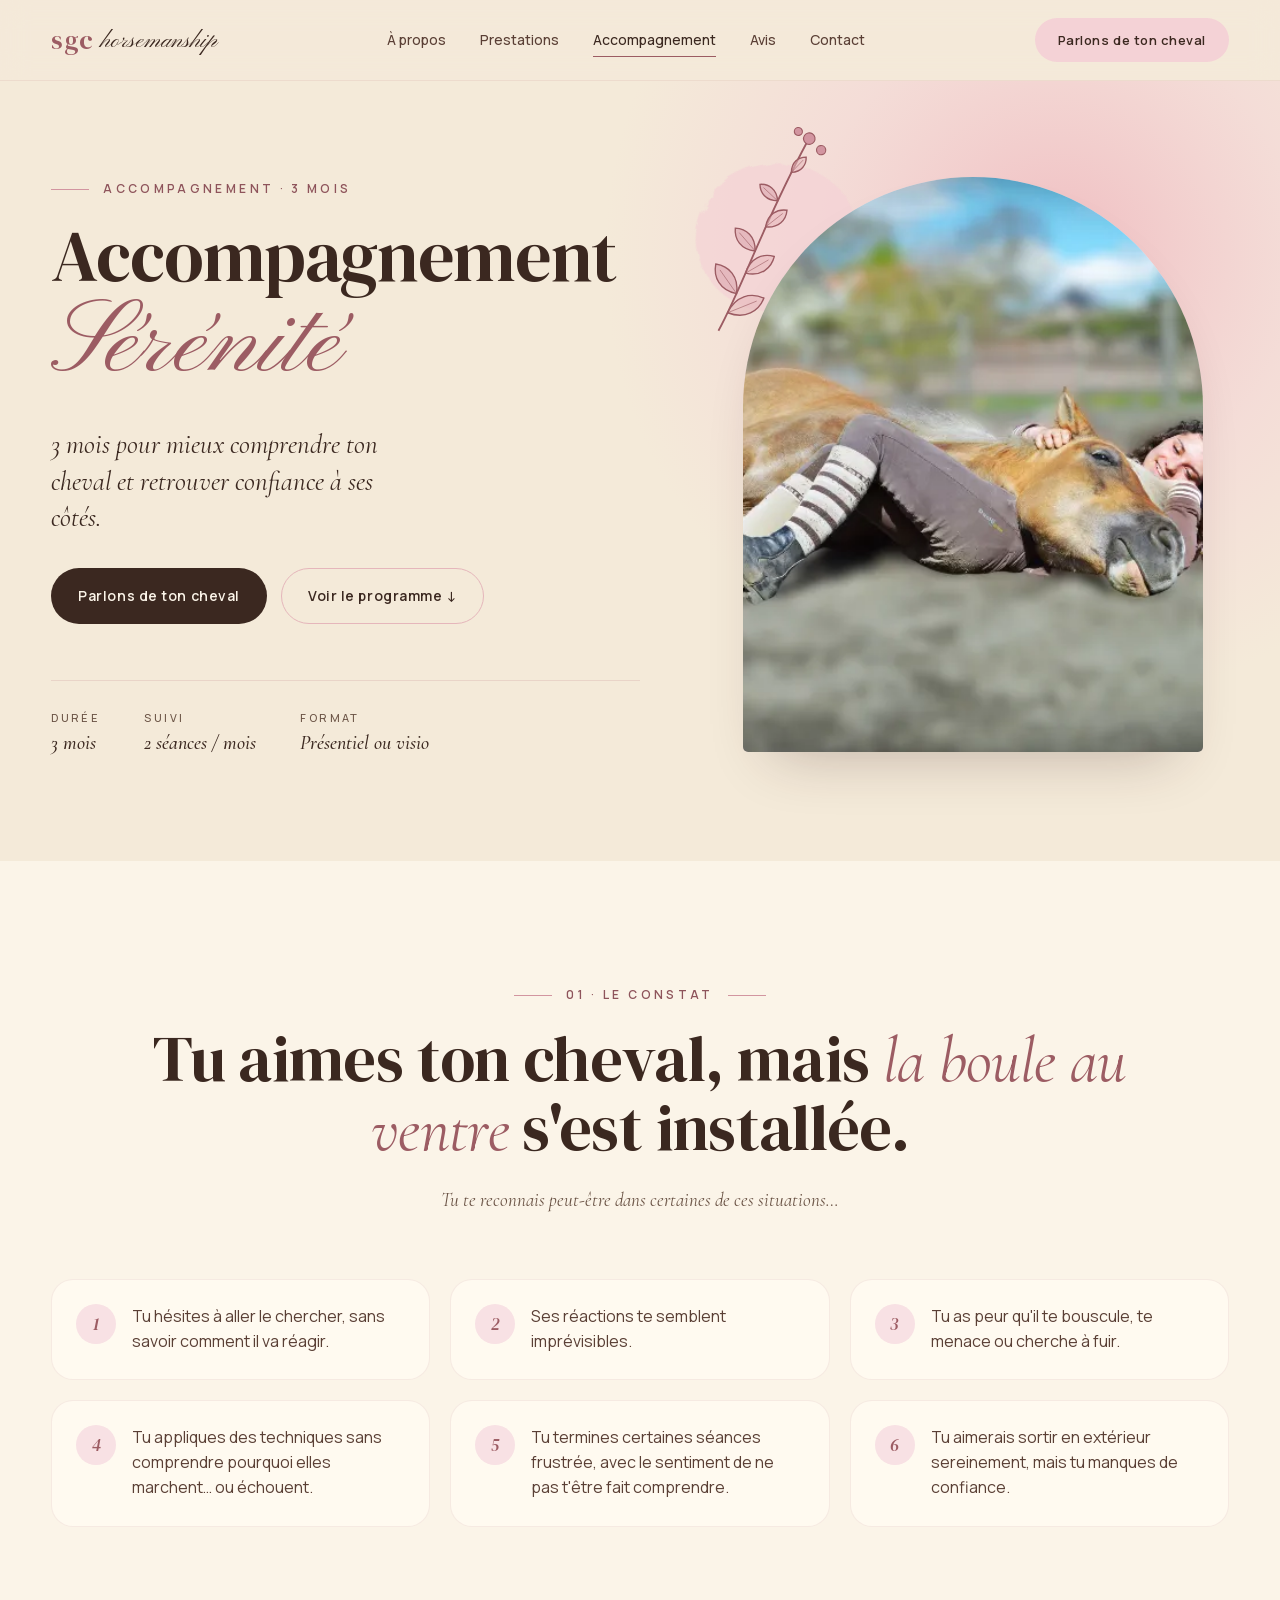
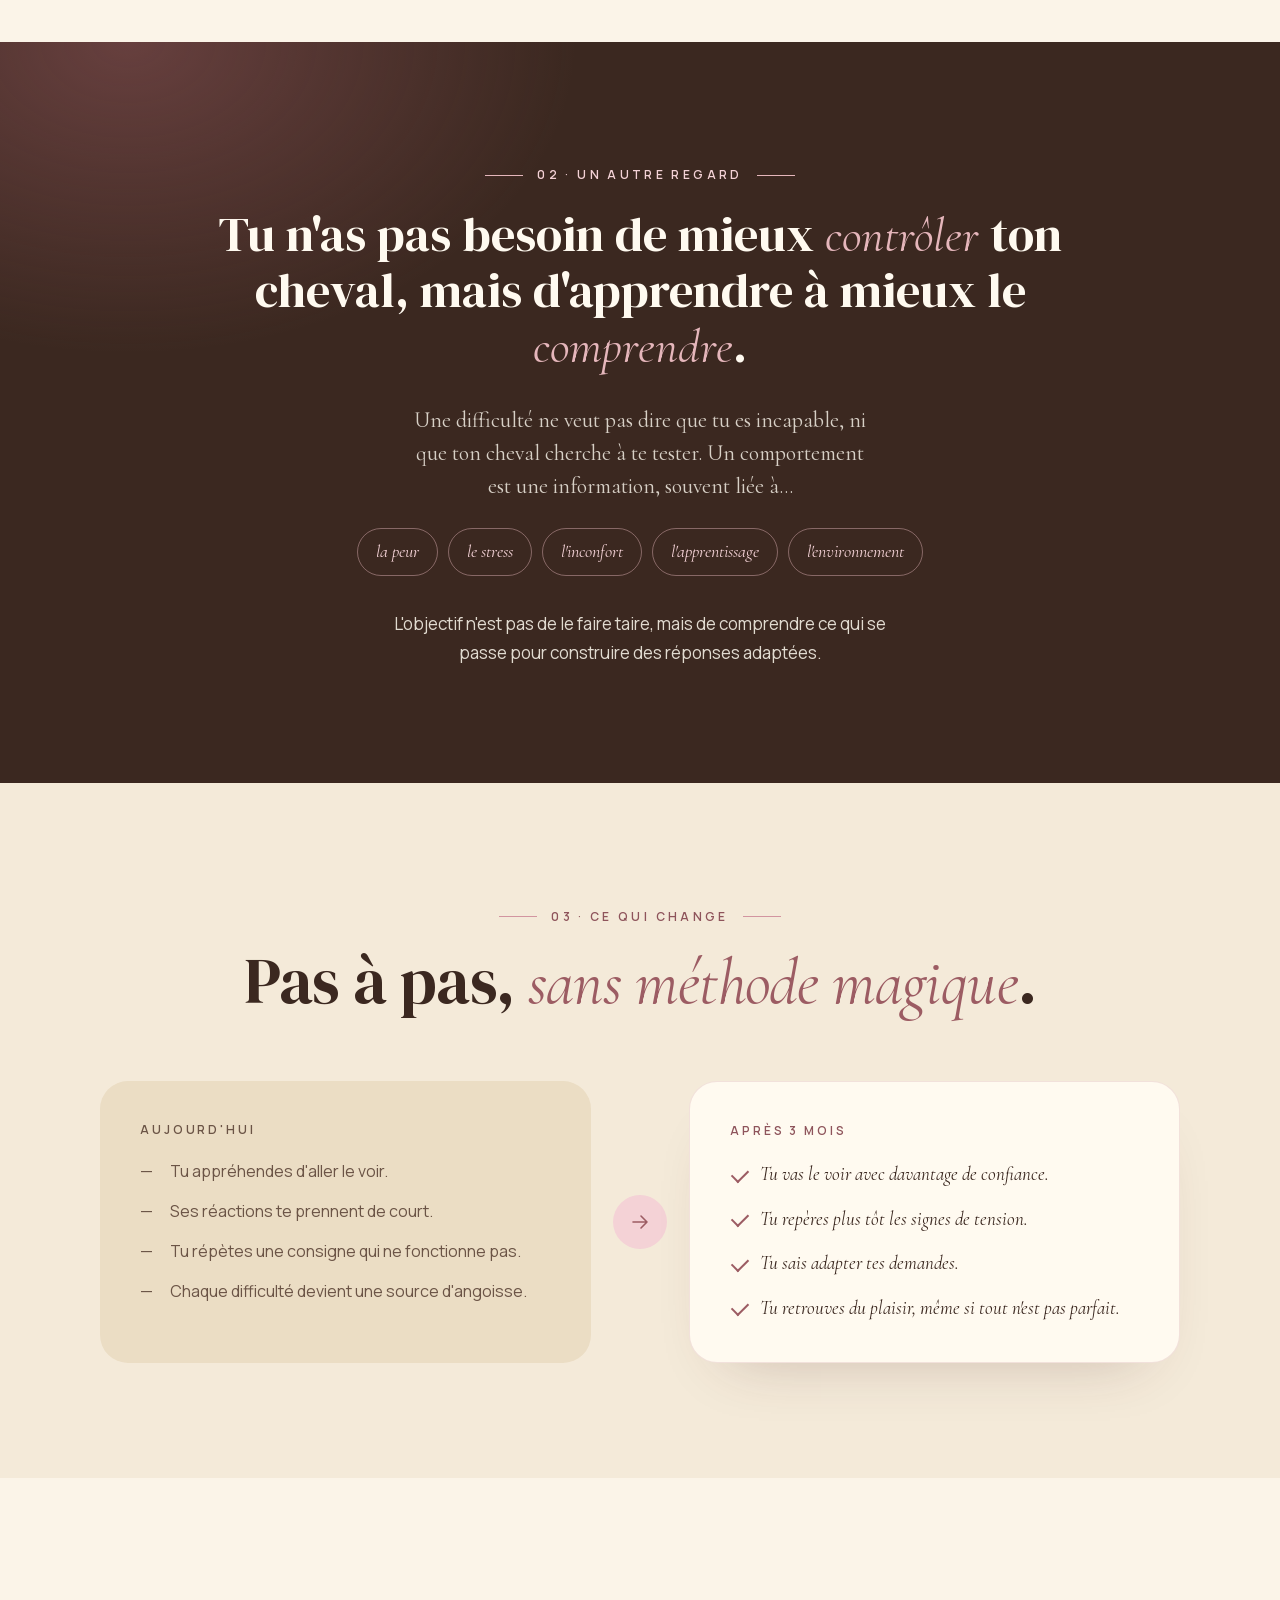
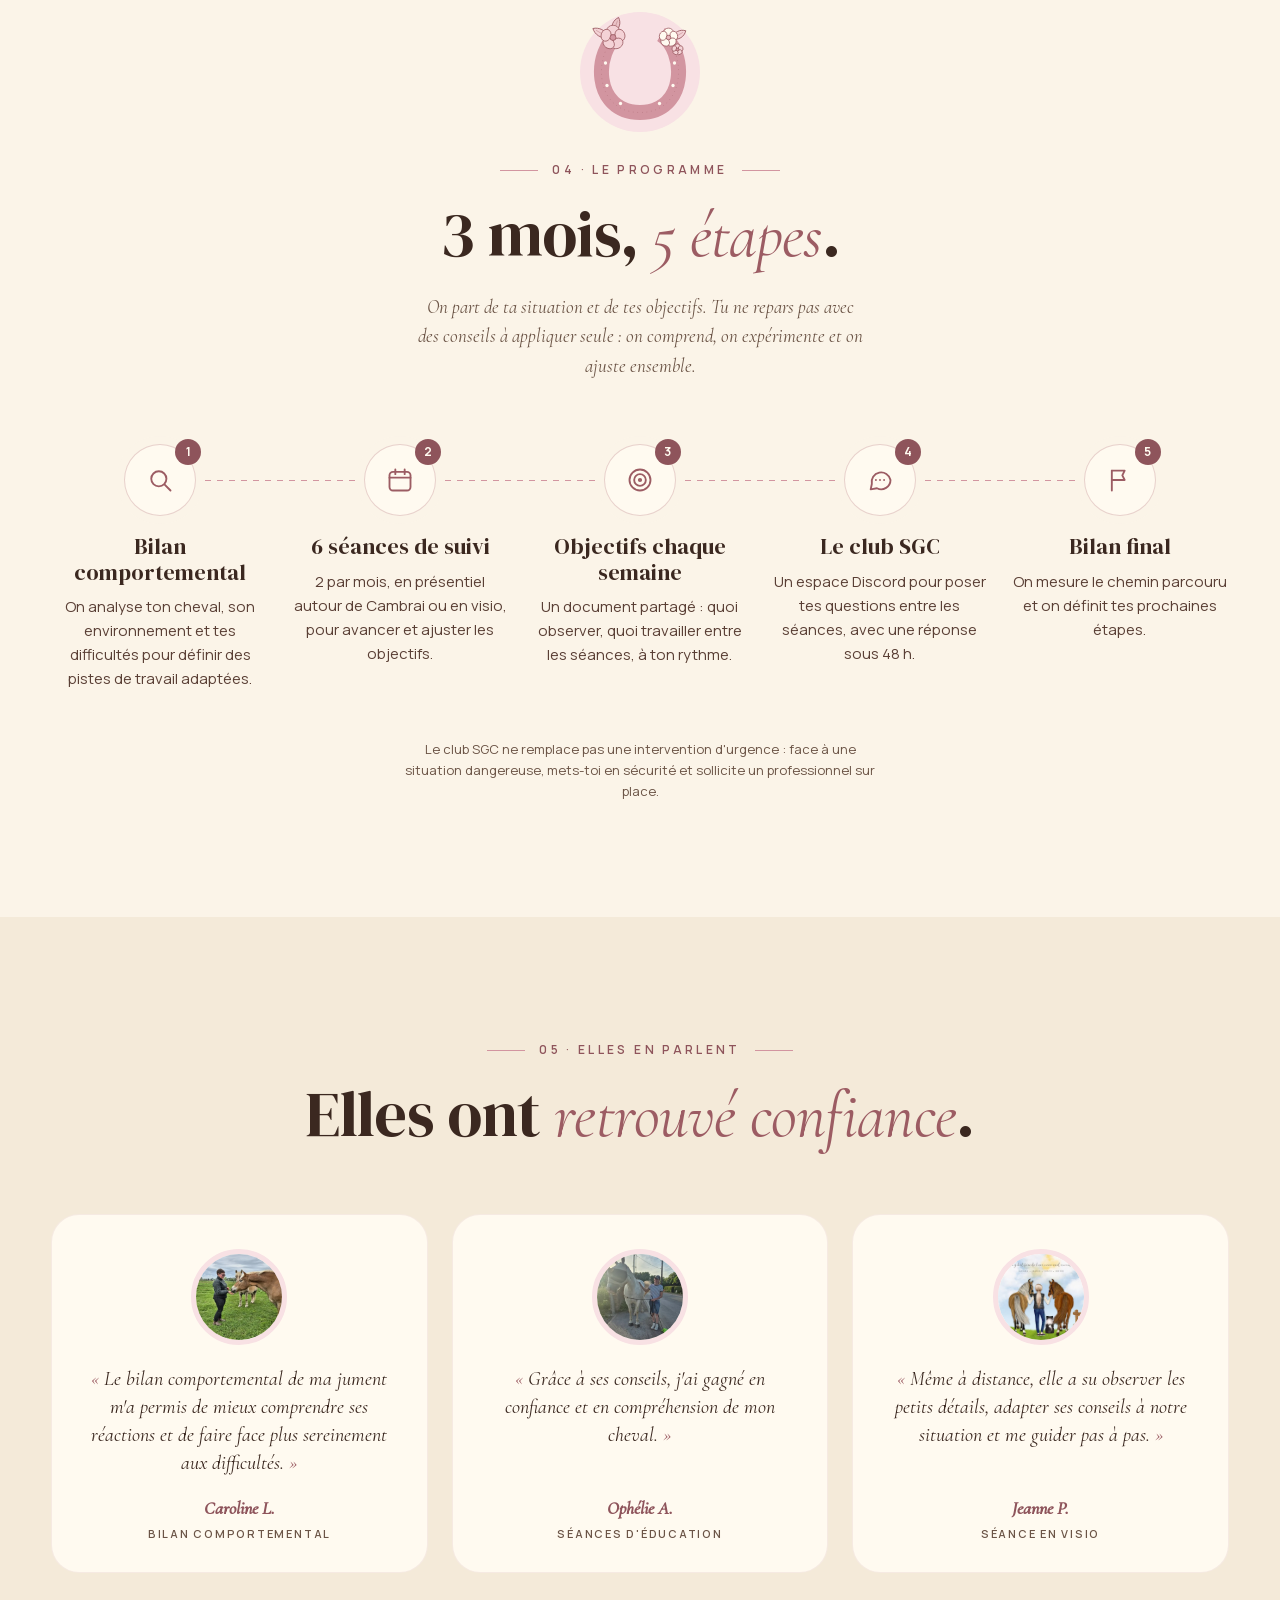
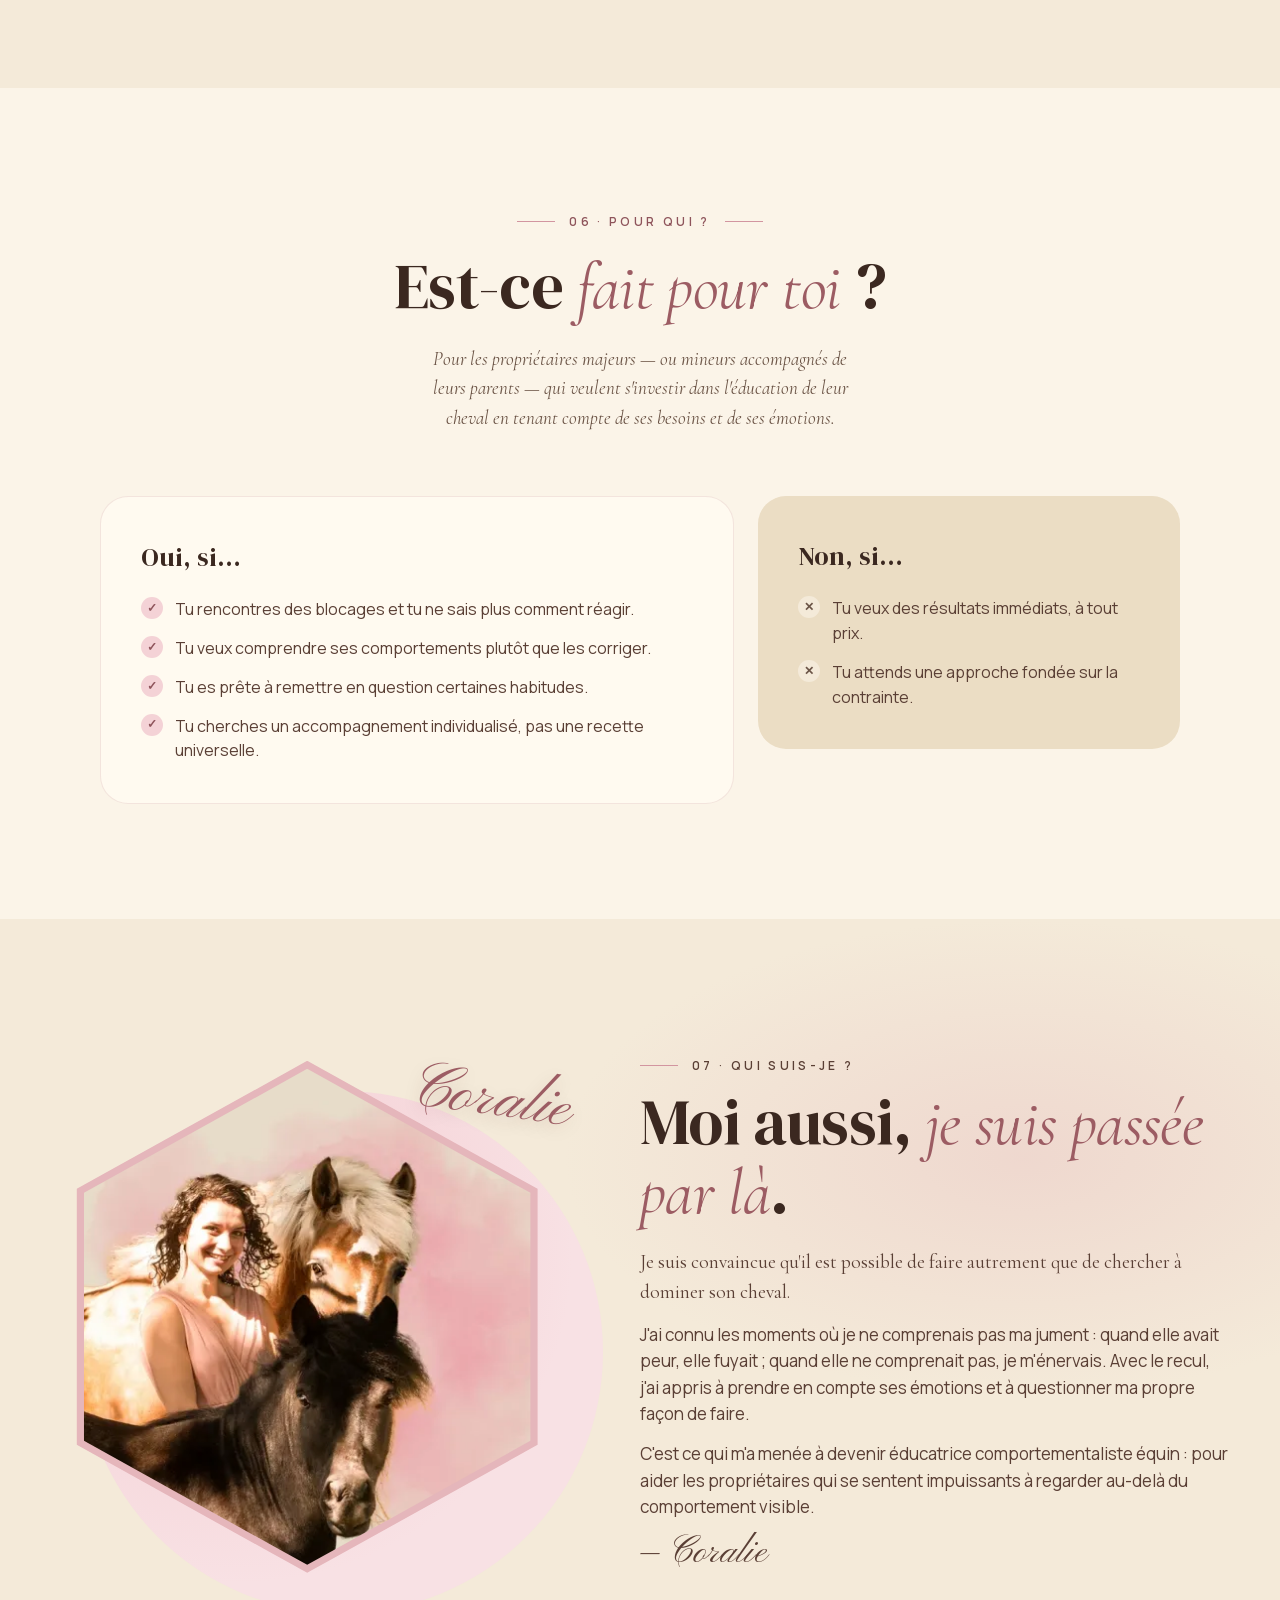
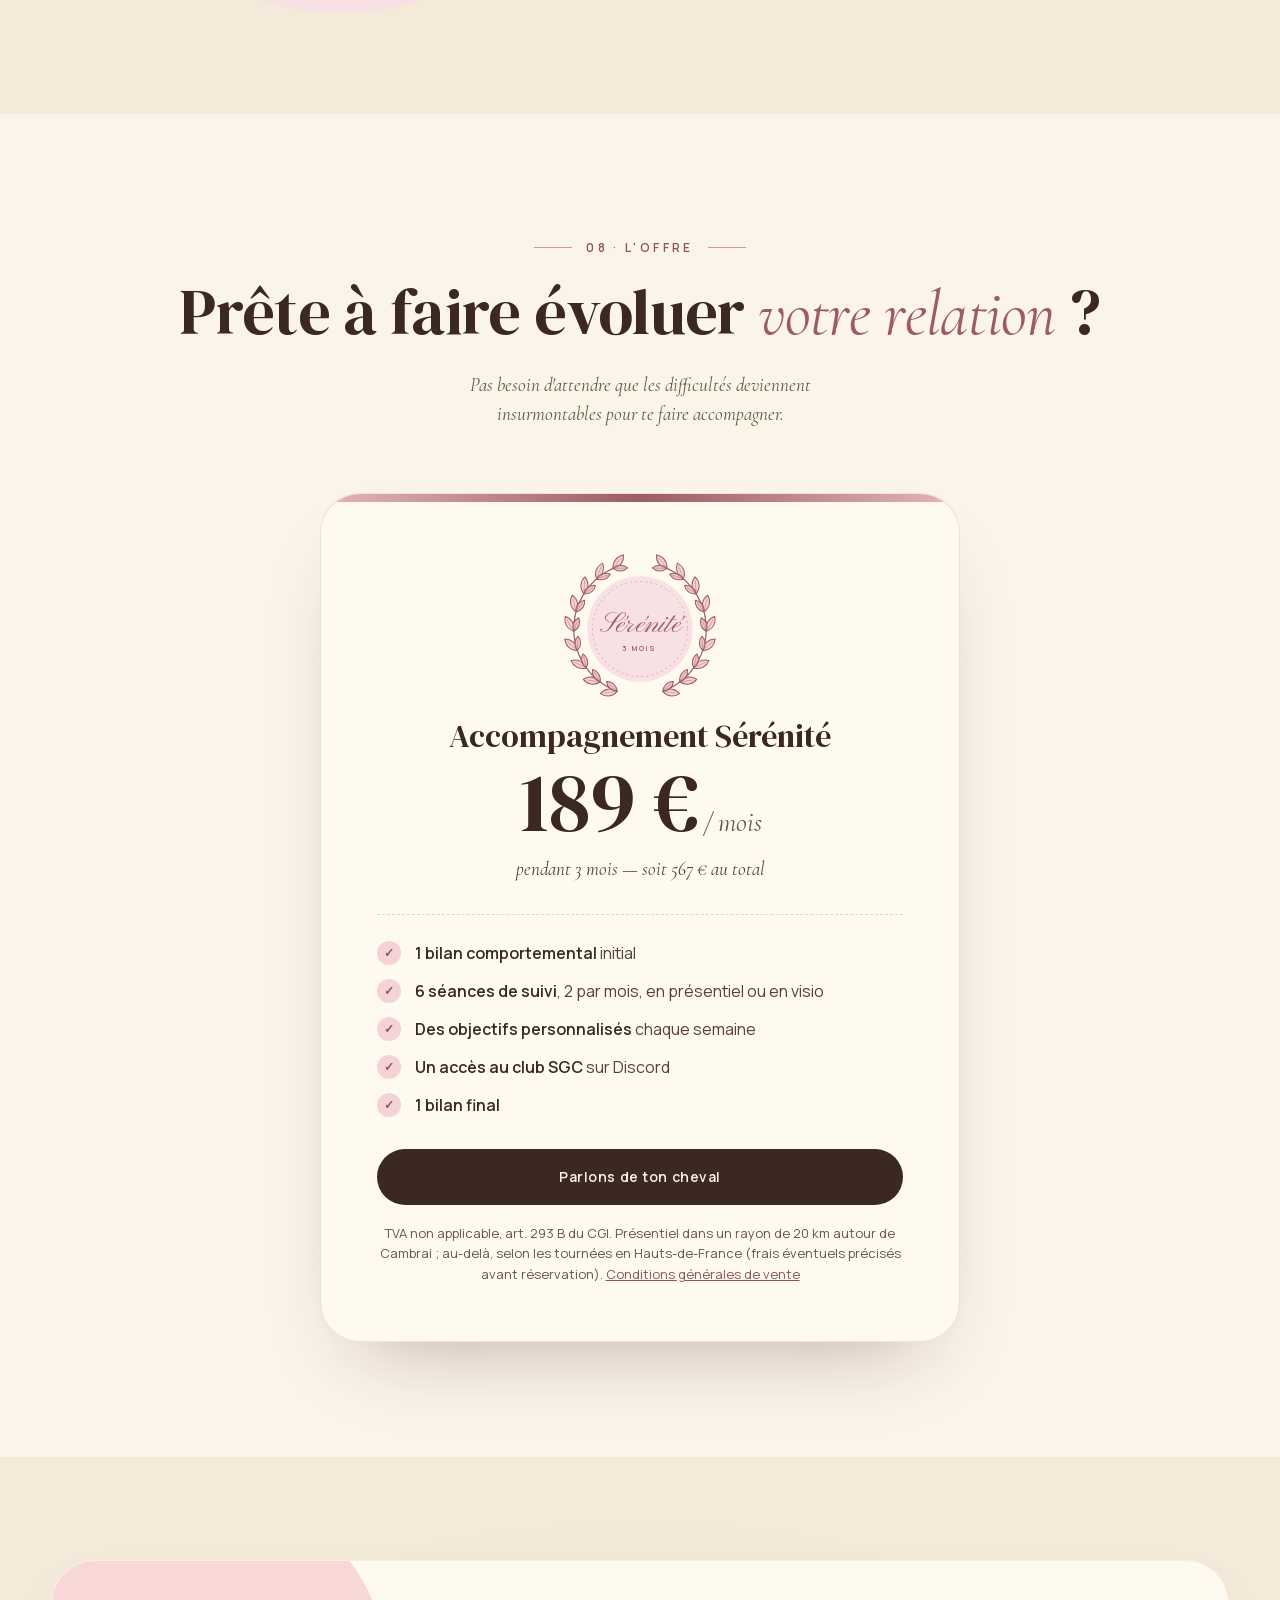
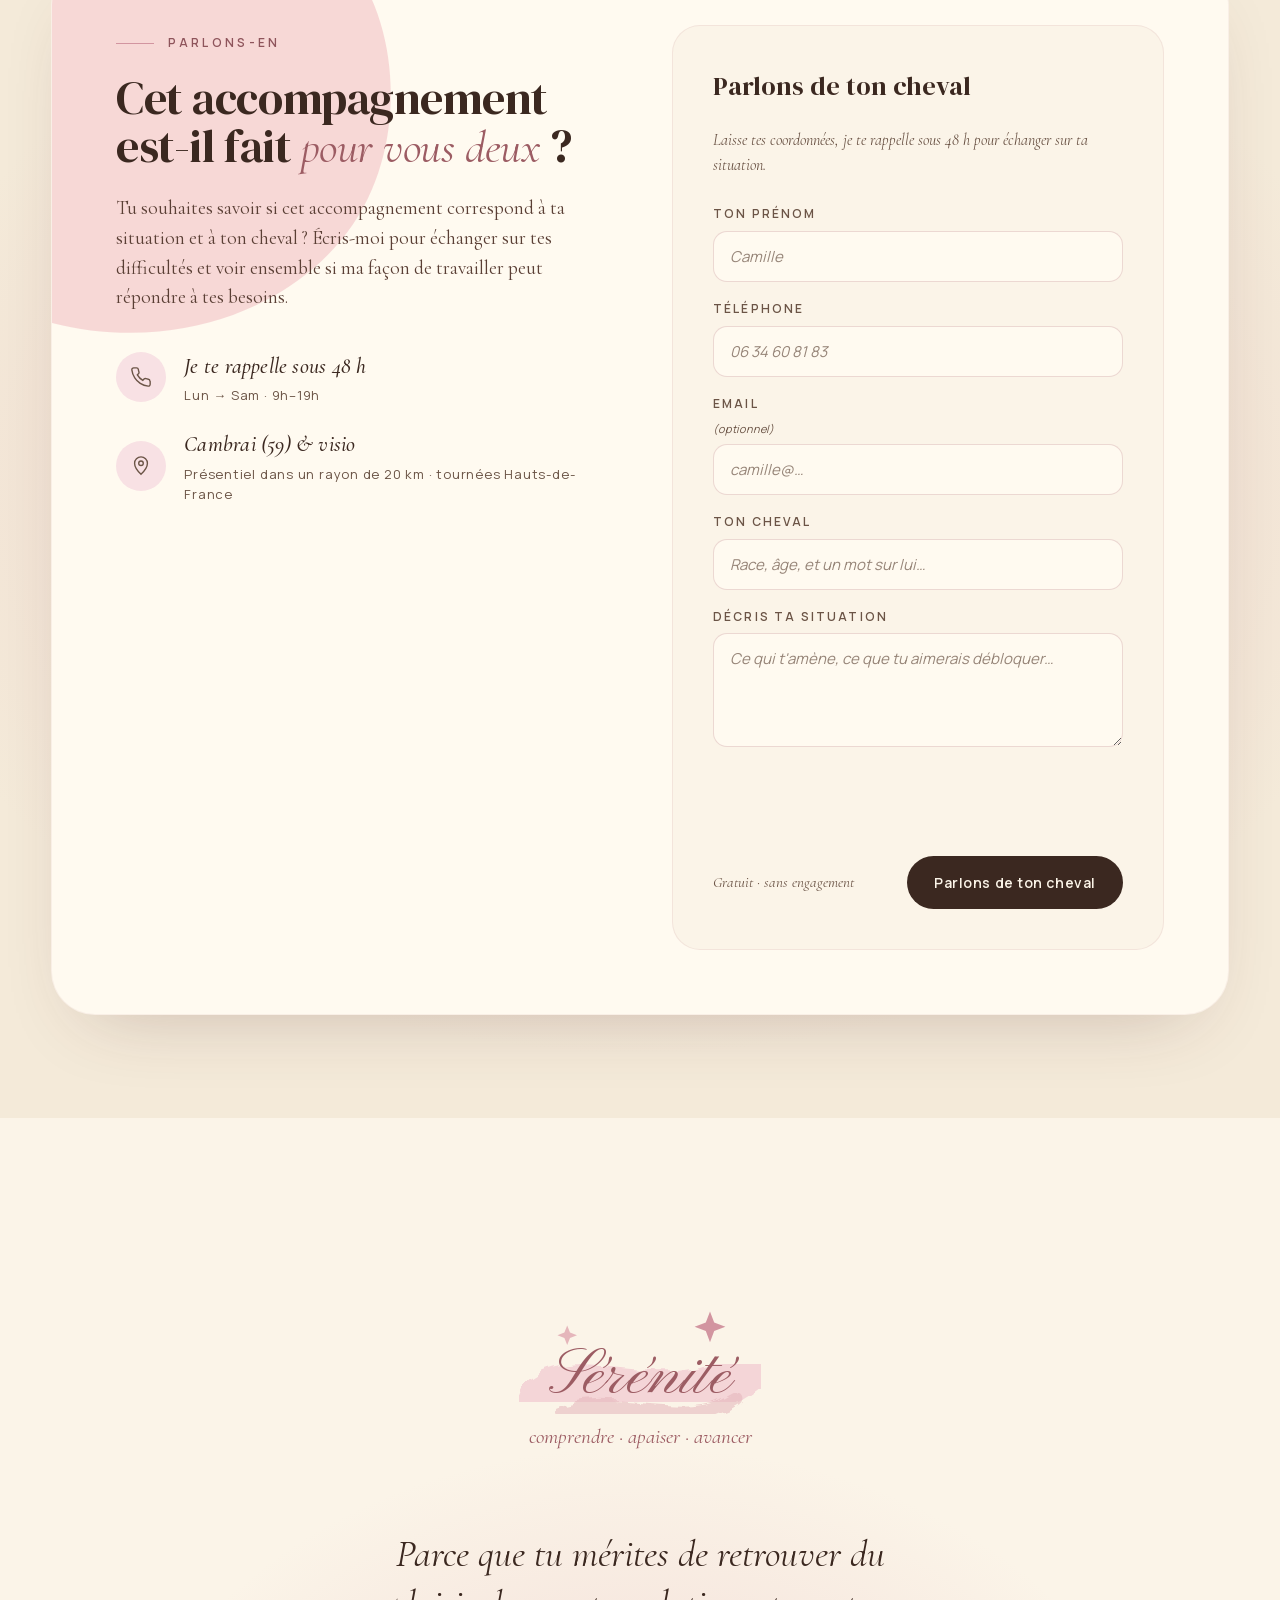
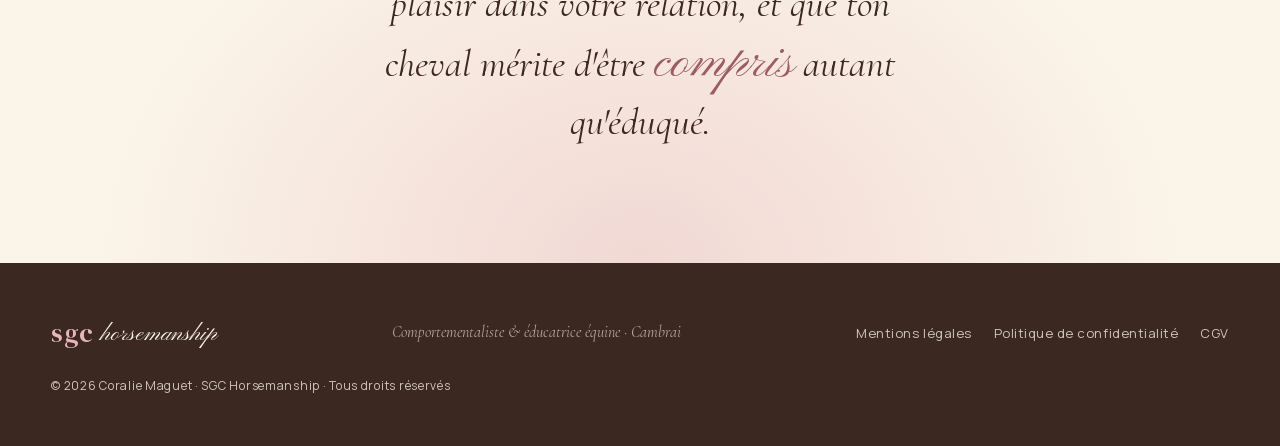
==== accompagnement-serenite.html @ af9f3dd4 "Accompagnement Sérénité sales page, home promo section and CGV - accompagnement-serenite.html: sales" ====
<!DOCTYPE html>
<html lang="fr-FR">
<head>
  <meta charset="utf-8">
  <meta name="viewport" content="width=device-width, initial-scale=1">
  <meta name="theme-color" content="#F4EAD9">

  <!-- Set js-fade before stylesheet loads so reveal targets are hidden from
       first paint — prevents a flash + layout shift after JS runs. -->
  <script>document.documentElement.classList.add('js-fade');</script>

  <title>Accompagnement Sérénité — 3 mois pour comprendre ton cheval · SGC Horsemanship</title>
  <meta name="description" content="Accompagnement Sérénité : 3 mois pour mieux comprendre ton cheval et retrouver confiance à ses côtés. Bilan comportemental, 6 séances (présentiel autour de Cambrai ou visio), objectifs hebdomadaires. 189 €/mois.">
  <meta name="author" content="Coralie Maguet">
  <meta name="robots" content="index, follow, max-image-preview:large">

  <link rel="canonical" href="https://sgchorsemanship.fr/accompagnement-serenite">
  <link rel="alternate" hreflang="fr-FR" href="https://sgchorsemanship.fr/accompagnement-serenite">
  <link rel="alternate" hreflang="x-default" href="https://sgchorsemanship.fr/accompagnement-serenite">

  <!-- Open Graph -->
  <meta property="og:type" content="website">
  <meta property="og:site_name" content="SGC Horsemanship">
  <meta property="og:title" content="Accompagnement Sérénité — 3 mois pour comprendre ton cheval">
  <meta property="og:description" content="Bilan comportemental, 6 séances de suivi, objectifs personnalisés chaque semaine et le club SGC. Pour retrouver du plaisir et de la confiance avec ton cheval.">
  <meta property="og:url" content="https://sgchorsemanship.fr/accompagnement-serenite">
  <meta property="og:image" content="https://sgchorsemanship.fr/assets/img/service-accompagnement.png">
  <meta property="og:image:alt" content="Coralie Maguet allongée contre un cheval couché, en toute confiance">
  <meta property="og:locale" content="fr_FR">

  <!-- Twitter / X -->
  <meta name="twitter:card" content="summary_large_image">
  <meta name="twitter:title" content="Accompagnement Sérénité — SGC Horsemanship">
  <meta name="twitter:description" content="3 mois pour mieux comprendre ton cheval et retrouver confiance à ses côtés.">
  <meta name="twitter:image" content="https://sgchorsemanship.fr/assets/img/service-accompagnement.png">

  <!-- Favicon -->
  <link rel="icon" type="image/svg+xml" href="/favicon.svg">
  <link rel="icon" type="image/png" sizes="32x32" href="/favicon-32x32.png">
  <link rel="icon" type="image/png" sizes="16x16" href="/favicon-16x16.png">
  <link rel="apple-touch-icon" sizes="180x180" href="/apple-touch-icon.png">
  <link rel="manifest" href="/site.webmanifest">

  <link rel="preload" as="font" type="font/woff2" href="/assets/fonts/manrope-latin.woff2" crossorigin>
  <link rel="preload" as="font" type="font/woff2" href="/assets/fonts/dm-serif-display-latin.woff2" crossorigin>
  <link rel="preload" as="font" type="font/woff2" href="/assets/fonts/pinyon-script-latin.woff2" crossorigin>
  <link rel="preload" as="image" href="/assets/img/service-accompagnement.webp" type="image/webp">

  <link rel="stylesheet" href="/assets/css/styles.css?v=20261022c">

  <!-- Cloudflare Turnstile — invisible CAPTCHA for the contact form -->
  <script src="https://challenges.cloudflare.com/turnstile/v0/api.js" defer></script>

  <script type="application/ld+json">
  {
    "@context": "https://schema.org",
    "@graph": [
      {
        "@type": "Service",
        "@id": "https://sgchorsemanship.fr/accompagnement-serenite#service",
        "name": "Accompagnement Sérénité",
        "serviceType": "Accompagnement comportemental cheval et propriétaire sur 3 mois",
        "description": "3 mois pour mieux comprendre son cheval et retrouver confiance à ses côtés : bilan comportemental initial, 6 séances de suivi (présentiel autour de Cambrai ou visio), objectifs personnalisés chaque semaine, accès au club SGC sur Discord et bilan final.",
        "url": "https://sgchorsemanship.fr/accompagnement-serenite",
        "image": "https://sgchorsemanship.fr/assets/img/service-accompagnement.png",
        "provider": { "@id": "https://sgchorsemanship.fr/#business" },
        "areaServed": [
          { "@type": "AdministrativeArea", "name": "Nord (59)" },
          { "@type": "AdministrativeArea", "name": "Hauts-de-France" }
        ],
        "offers": {
          "@type": "Offer",
          "price": "567",
          "priceCurrency": "EUR",
          "availability": "https://schema.org/InStock",
          "url": "https://sgchorsemanship.fr/accompagnement-serenite",
          "priceSpecification": {
            "@type": "UnitPriceSpecification",
            "price": "189",
            "priceCurrency": "EUR",
            "billingDuration": "P1M",
            "unitText": "mois"
          }
        }
      },
      {
        "@type": "BreadcrumbList",
        "itemListElement": [
          { "@type": "ListItem", "position": 1, "name": "Accueil", "item": "https://sgchorsemanship.fr/" },
          { "@type": "ListItem", "position": 2, "name": "Accompagnement Sérénité", "item": "https://sgchorsemanship.fr/accompagnement-serenite" }
        ]
      }
    ]
  }
  </script>
</head>
<body>

  <!-- =================== NAV =================== -->
  <header class="nav">
    <a href="/" class="nav__brand">
      <span class="nav__brand-mark">sgc</span>
      <span class="nav__brand-script">horsemanship</span>
    </a>
    <nav class="nav__links">
      <a href="/#apropos">À propos</a>
      <a href="/#services">Prestations</a>
      <a href="/accompagnement-serenite" aria-current="page">Accompagnement</a>
      <a href="/#avis">Avis</a>
      <a href="/#contact">Contact</a>
    </nav>
    <a href="#parlons" class="btn btn--pill nav__cta">Parlons de ton cheval</a>
  </header>

  <main>

  <!-- =================== HERO =================== -->
  <section class="sale-hero">
    <svg class="hero__blob" viewBox="0 0 800 800" aria-hidden="true">
      <defs>
        <radialGradient id="g1" cx="50%" cy="50%" r="50%">
          <stop offset="0%" stop-color="#EFB7BD" stop-opacity="0.9"></stop>
          <stop offset="55%" stop-color="#F4D2D6" stop-opacity="0.55"></stop>
          <stop offset="100%" stop-color="#F4D2D6" stop-opacity="0"></stop>
        </radialGradient>
      </defs>
      <circle cx="400" cy="400" r="380" fill="url(#g1)"></circle>
    </svg>

    <div class="sale-hero__inner">
      <div class="hero__copy">
        <p class="eyebrow"><span class="eyebrow__line"></span>Accompagnement · 3 mois</p>
        <h1 class="sale-hero__title">Accompagnement <em>Sérénité</em></h1>
        <p class="sale-hero__promise">3 mois pour mieux comprendre ton cheval et retrouver confiance à ses côtés.</p>
        <div class="hero__cta">
          <a href="#parlons" class="btn btn--solid">Parlons de ton cheval</a>
          <a href="#programme" class="btn btn--ghost">Voir le programme ↓</a>
        </div>
        <ul class="hero__meta">
          <li><span>Durée</span><strong>3 mois</strong></li>
          <li><span>Suivi</span><strong>2 séances / mois</strong></li>
          <li><span>Format</span><strong>Présentiel ou visio</strong></li>
        </ul>
      </div>

      <figure class="sale-hero__photo reveal">
        <div class="sale-hero__sprig"><svg aria-hidden="true" focusable="false" viewBox="0 0 200 200"><defs><filter id="wc-b"><feTurbulence baseFrequency=".035" numOctaves="2" seed="4"/><feDisplacementMap in="SourceGraphic" scale="9"/></filter></defs><ellipse cx="104" cy="104" rx="70" ry="64" fill="#F4D2D6" opacity=".7" filter="url(#wc-b)"/><path d="M40 175 C 70 140 95 95 150 30" stroke="#9C5C63" stroke-width="1.6" fill="none"/><path d="M51.1 161.4 C64.8 170.4 77.8 165.8 84.6 155.5 C74.6 148.1 60.9 148.3 51.1 161.4Z" fill="#E5B6BB" fill-opacity="0.55" stroke="#9C5C63" stroke-width="1.2"/><path d="M51.1 161.4 L77.9 156.7" stroke="#9C5C63" stroke-width="0.8" fill="none" opacity=".6"/><path d="M62.1 146.7 C67.4 132.6 60.5 121.8 49.8 117.8 C45.3 128.3 48.3 140.7 62.1 146.7Z" fill="#D295A0" fill-opacity="0.45" stroke="#9C5C63" stroke-width="1.2"/><path d="M62.1 146.7 L52.3 123.6" stroke="#9C5C63" stroke-width="0.8" fill="none" opacity=".6"/><path d="M73.5 130.9 C86.0 136.8 96.4 131.4 100.9 122.0 C91.7 117.0 80.1 118.7 73.5 130.9Z" fill="#E5B6BB" fill-opacity="0.55" stroke="#9C5C63" stroke-width="1.2"/><path d="M73.5 130.9 L95.4 123.8" stroke="#9C5C63" stroke-width="0.8" fill="none" opacity=".6"/><path d="M85.6 113.8 C88.7 101.5 82.1 93.2 72.9 90.8 C70.0 99.9 73.6 109.9 85.6 113.8Z" fill="#D295A0" fill-opacity="0.45" stroke="#9C5C63" stroke-width="1.2"/><path d="M85.6 113.8 L75.5 95.4" stroke="#9C5C63" stroke-width="0.8" fill="none" opacity=".6"/><path d="M98.9 95.2 C109.8 98.6 117.6 93.1 120.1 84.9 C112.1 81.9 102.9 84.6 98.9 95.2Z" fill="#E5B6BB" fill-opacity="0.55" stroke="#9C5C63" stroke-width="1.2"/><path d="M98.9 95.2 L115.9 86.9" stroke="#9C5C63" stroke-width="0.8" fill="none" opacity=".6"/><path d="M113.8 75.2 C115.3 65.2 109.3 59.1 101.8 58.0 C100.3 65.4 103.9 73.1 113.8 75.2Z" fill="#D295A0" fill-opacity="0.45" stroke="#9C5C63" stroke-width="1.2"/><path d="M113.8 75.2 L104.2 61.4" stroke="#9C5C63" stroke-width="0.8" fill="none" opacity=".6"/><path d="M130.7 53.5 C139.4 54.9 144.9 49.8 146.0 43.2 C139.4 41.7 132.7 44.8 130.7 53.5Z" fill="#E5B6BB" fill-opacity="0.55" stroke="#9C5C63" stroke-width="1.2"/><path d="M130.7 53.5 L142.9 45.2" stroke="#9C5C63" stroke-width="0.8" fill="none" opacity=".6"/><circle cx="152" cy="28" r="5" fill="#D295A0" stroke="#9C5C63" stroke-width="1"/><circle cx="160" cy="40" r="4" fill="#D295A0" stroke="#9C5C63" stroke-width="1"/><circle cx="144" cy="20" r="3.5" fill="#D295A0" stroke="#9C5C63" stroke-width="1"/></svg></div>
        <div class="sale-hero__frame">
          <picture>
            <source srcset="/assets/img/service-accompagnement.webp" type="image/webp">
            <img src="/assets/img/service-accompagnement.png" alt="Coralie allongée contre un cheval couché, détendue et en confiance" width="500" height="500" fetchpriority="high" decoding="async">
          </picture>
        </div>
      </figure>
    </div>
  </section>

  <!-- =================== 01 CONSTAT =================== -->
  <section class="sale-section sale-section--soft">
    <header class="section-head section-head--center">
      <p class="eyebrow eyebrow--center"><span class="eyebrow__line"></span>01 · Le constat<span class="eyebrow__line"></span></p>
      <h2 class="h2">Tu aimes ton cheval, mais <em>la boule au ventre</em> s'est installée.</h2>
      <p class="section-head__sub">Tu te reconnais peut-être dans certaines de ces situations…</p>
    </header>

    <ul class="pains__grid">
      <li class="pains__item reveal"><span class="pains__num" aria-hidden="true">1</span>Tu hésites à aller le chercher, sans savoir comment il va réagir.</li>
      <li class="pains__item reveal"><span class="pains__num" aria-hidden="true">2</span>Ses réactions te semblent imprévisibles.</li>
      <li class="pains__item reveal"><span class="pains__num" aria-hidden="true">3</span>Tu as peur qu'il te bouscule, te menace ou cherche à fuir.</li>
      <li class="pains__item reveal"><span class="pains__num" aria-hidden="true">4</span>Tu appliques des techniques sans comprendre pourquoi elles marchent… ou échouent.</li>
      <li class="pains__item reveal"><span class="pains__num" aria-hidden="true">5</span>Tu termines certaines séances frustrée, avec le sentiment de ne pas t'être fait comprendre.</li>
      <li class="pains__item reveal"><span class="pains__num" aria-hidden="true">6</span>Tu aimerais sortir en extérieur sereinement, mais tu manques de confiance.</li>
    </ul>
  </section>

  <!-- =================== 02 UN AUTRE REGARD =================== -->
  <section class="insight">
    <div class="insight__inner reveal">
      <p class="eyebrow eyebrow--center insight__eyebrow"><span class="eyebrow__line"></span>02 · Un autre regard<span class="eyebrow__line"></span></p>
      <h2 class="insight__statement">Tu n'as pas besoin de mieux <em>contrôler</em> ton cheval, mais d'apprendre à mieux le <em>comprendre</em>.</h2>
      <p class="insight__intro">Une difficulté ne veut pas dire que tu es incapable, ni que ton cheval cherche à te tester. Un comportement est une information, souvent liée à…</p>
      <ul class="insight__chips">
        <li>la peur</li>
        <li>le stress</li>
        <li>l'inconfort</li>
        <li>l'apprentissage</li>
        <li>l'environnement</li>
      </ul>
      <p class="insight__outro">L'objectif n'est pas de le faire taire, mais de comprendre ce qui se passe pour construire des réponses adaptées.</p>
    </div>
  </section>

  <!-- =================== 03 CE QUI CHANGE =================== -->
  <section class="sale-section">
    <header class="section-head section-head--center">
      <p class="eyebrow eyebrow--center"><span class="eyebrow__line"></span>03 · Ce qui change<span class="eyebrow__line"></span></p>
      <h2 class="h2">Pas à pas, <em>sans méthode magique</em>.</h2>
    </header>

    <div class="shift__grid">
      <div class="shift__col shift__col--before reveal">
        <p class="shift__label">Aujourd'hui</p>
        <ul>
          <li>Tu appréhendes d'aller le voir.</li>
          <li>Ses réactions te prennent de court.</li>
          <li>Tu répètes une consigne qui ne fonctionne pas.</li>
          <li>Chaque difficulté devient une source d'angoisse.</li>
        </ul>
      </div>
      <div class="shift__arrow" aria-hidden="true">
        <svg class="lineart" viewBox="0 0 24 24"><path d="M5 12h14M13 6l6 6-6 6"/></svg>
      </div>
      <div class="shift__col shift__col--after reveal">
        <p class="shift__label">Après 3 mois</p>
        <ul>
          <li>Tu vas le voir avec davantage de confiance.</li>
          <li>Tu repères plus tôt les signes de tension.</li>
          <li>Tu sais adapter tes demandes.</li>
          <li>Tu retrouves du plaisir, même si tout n'est pas parfait.</li>
        </ul>
      </div>
    </div>
  </section>

  <!-- =================== 04 PROGRAMME =================== -->
  <section id="programme" class="sale-section sale-section--soft">
    <header class="section-head section-head--center">
      <div class="steps__illus"><svg aria-hidden="true" focusable="false" viewBox="0 0 200 200"><circle cx="100" cy="104" r="80" fill="#F8E1E4"/><path d="M72 54 C 38 74 36 158 100 158 C 164 158 162 74 128 54" fill="none" stroke="#D295A0" stroke-width="20"/><path d="M72 54 C 38 74 36 158 100 158 C 164 158 162 74 128 54" fill="none" stroke="#9C5C63" stroke-width="1" stroke-dasharray="1 5" opacity=".5"/><circle cx="54" cy="92" r="2.2" fill="#FFFAF0"/><circle cx="56" cy="122" r="2.2" fill="#FFFAF0"/><circle cx="74" cy="146" r="2.2" fill="#FFFAF0"/><circle cx="126" cy="146" r="2.2" fill="#FFFAF0"/><circle cx="144" cy="122" r="2.2" fill="#FFFAF0"/><circle cx="146" cy="92" r="2.2" fill="#FFFAF0"/><path d="M58.0 58.0 C54.2 47.7 45.2 44.2 37.2 46.0 C39.6 53.8 47.2 59.9 58.0 58.0Z" fill="#F4D2D6" fill-opacity="1" stroke="#9C5C63" stroke-width="1.2"/><path d="M58.0 58.0 L41.4 48.4" stroke="#9C5C63" stroke-width="0.8" fill="none" opacity=".6"/><path d="M64.0 52.0 C73.2 47.2 74.9 38.4 71.5 31.3 C64.4 34.6 60.1 42.4 64.0 52.0Z" fill="#E5B6BB" fill-opacity="0.7" stroke="#9C5C63" stroke-width="1.2"/><path d="M64.0 52.0 L70.0 35.5" stroke="#9C5C63" stroke-width="0.8" fill="none" opacity=".6"/><path d="M142.0 60.0 C152.2 62.2 159.1 56.6 161.1 49.0 C153.5 46.9 145.2 50.1 142.0 60.0Z" fill="#F4D2D6" fill-opacity="1" stroke="#9C5C63" stroke-width="1.2"/><path d="M142.0 60.0 L157.2 51.2" stroke="#9C5C63" stroke-width="0.8" fill="none" opacity=".6"/><ellipse cx="64.0" cy="48.2" rx="8.1" ry="6.5" transform="rotate(0 64.0 48.2)" fill="#F4D2D6" stroke="#9C5C63" stroke-width="1"/><ellipse cx="73.3" cy="55.0" rx="8.1" ry="6.5" transform="rotate(72 73.3 55.0)" fill="#F4D2D6" stroke="#9C5C63" stroke-width="1"/><ellipse cx="69.7" cy="65.9" rx="8.1" ry="6.5" transform="rotate(144 69.7 65.9)" fill="#F4D2D6" stroke="#9C5C63" stroke-width="1"/><ellipse cx="58.3" cy="65.9" rx="8.1" ry="6.5" transform="rotate(216 58.3 65.9)" fill="#F4D2D6" stroke="#9C5C63" stroke-width="1"/><ellipse cx="54.7" cy="55.0" rx="8.1" ry="6.5" transform="rotate(288 54.7 55.0)" fill="#F4D2D6" stroke="#9C5C63" stroke-width="1"/><circle cx="64" cy="58" r="3.9" fill="#D295A0" stroke="#9C5C63" stroke-width="1"/><ellipse cx="138.0" cy="50.5" rx="6.2" ry="5.0" transform="rotate(0 138.0 50.5)" fill="#FFFAF0" stroke="#9C5C63" stroke-width="1"/><ellipse cx="145.1" cy="55.7" rx="6.2" ry="5.0" transform="rotate(72 145.1 55.7)" fill="#FFFAF0" stroke="#9C5C63" stroke-width="1"/><ellipse cx="142.4" cy="64.1" rx="6.2" ry="5.0" transform="rotate(144 142.4 64.1)" fill="#FFFAF0" stroke="#9C5C63" stroke-width="1"/><ellipse cx="133.6" cy="64.1" rx="6.2" ry="5.0" transform="rotate(216 133.6 64.1)" fill="#FFFAF0" stroke="#9C5C63" stroke-width="1"/><ellipse cx="130.9" cy="55.7" rx="6.2" ry="5.0" transform="rotate(288 130.9 55.7)" fill="#FFFAF0" stroke="#9C5C63" stroke-width="1"/><circle cx="138" cy="58" r="3.0" fill="#E5B6BB" stroke="#9C5C63" stroke-width="1"/><ellipse cx="150.0" cy="69.5" rx="3.7" ry="3.0" transform="rotate(0 150.0 69.5)" fill="#F4D2D6" stroke="#9C5C63" stroke-width="1"/><ellipse cx="154.3" cy="72.6" rx="3.7" ry="3.0" transform="rotate(72 154.3 72.6)" fill="#F4D2D6" stroke="#9C5C63" stroke-width="1"/><ellipse cx="152.6" cy="77.6" rx="3.7" ry="3.0" transform="rotate(144 152.6 77.6)" fill="#F4D2D6" stroke="#9C5C63" stroke-width="1"/><ellipse cx="147.4" cy="77.6" rx="3.7" ry="3.0" transform="rotate(216 147.4 77.6)" fill="#F4D2D6" stroke="#9C5C63" stroke-width="1"/><ellipse cx="145.7" cy="72.6" rx="3.7" ry="3.0" transform="rotate(288 145.7 72.6)" fill="#F4D2D6" stroke="#9C5C63" stroke-width="1"/><circle cx="150" cy="74" r="1.7999999999999998" fill="#D295A0" stroke="#9C5C63" stroke-width="1"/></svg></div>
      <p class="eyebrow eyebrow--center"><span class="eyebrow__line"></span>04 · Le programme<span class="eyebrow__line"></span></p>
      <h2 class="h2">3 mois, <em>5 étapes</em>.</h2>
      <p class="section-head__sub">On part de ta situation et de tes objectifs. Tu ne repars pas avec des conseils à appliquer seule&nbsp;: on comprend, on expérimente et on ajuste ensemble.</p>
    </header>

    <ol class="steps__list">
      <li class="step reveal">
        <div class="step__badge" aria-hidden="true">
          <svg class="lineart" viewBox="0 0 24 24"><circle cx="11" cy="11" r="6.5"/><path d="M16 16l5 5"/></svg>
          <span class="step__num">1</span>
        </div>
        <h3>Bilan comportemental</h3>
        <p>On analyse ton cheval, son environnement et tes difficultés pour définir des pistes de travail adaptées.</p>
      </li>
      <li class="step reveal">
        <div class="step__badge" aria-hidden="true">
          <svg class="lineart" viewBox="0 0 24 24"><rect x="3" y="5" width="18" height="16" rx="3"/><path d="M3 10h18M8 3v4M16 3v4"/></svg>
          <span class="step__num">2</span>
        </div>
        <h3>6 séances de suivi</h3>
        <p>2 par mois, en présentiel autour de Cambrai ou en visio, pour avancer et ajuster les objectifs.</p>
      </li>
      <li class="step reveal">
        <div class="step__badge" aria-hidden="true">
          <svg class="lineart" viewBox="0 0 24 24"><circle cx="12" cy="12" r="9"/><circle cx="12" cy="12" r="5"/><circle cx="12" cy="12" r="1"/></svg>
          <span class="step__num">3</span>
        </div>
        <h3>Objectifs chaque semaine</h3>
        <p>Un document partagé&nbsp;: quoi observer, quoi travailler entre les séances, à ton rythme.</p>
      </li>
      <li class="step reveal">
        <div class="step__badge" aria-hidden="true">
          <svg class="lineart" viewBox="0 0 24 24"><path d="M21 12a8 8 0 0 1-11.6 7.1L4 20l1-4.6A8 8 0 1 1 21 12z"/><path d="M8.5 12h.01M12 12h.01M15.5 12h.01"/></svg>
          <span class="step__num">4</span>
        </div>
        <h3>Le club SGC</h3>
        <p>Un espace Discord pour poser tes questions entre les séances, avec une réponse sous 48&nbsp;h.</p>
      </li>
      <li class="step reveal">
        <div class="step__badge" aria-hidden="true">
          <svg class="lineart" viewBox="0 0 24 24"><path d="M5 21V4"/><path d="M5 4h11l-2 4 2 4H5"/></svg>
          <span class="step__num">5</span>
        </div>
        <h3>Bilan final</h3>
        <p>On mesure le chemin parcouru et on définit tes prochaines étapes.</p>
      </li>
    </ol>

    <p class="steps__note reveal">Le club SGC ne remplace pas une intervention d'urgence&nbsp;: face à une situation dangereuse, mets-toi en sécurité et sollicite un professionnel sur place.</p>
  </section>

  <!-- =================== 05 AVIS =================== -->
  <section class="sale-section">
    <header class="section-head section-head--center">
      <p class="eyebrow eyebrow--center"><span class="eyebrow__line"></span>05 · Elles en parlent<span class="eyebrow__line"></span></p>
      <h2 class="h2">Elles ont <em>retrouvé confiance</em>.</h2>
    </header>

    <div class="voices">
      <figure class="voice reveal">
        <div class="voice__photo">
          <picture>
            <source srcset="/assets/img/avis-caroline.webp" type="image/webp">
            <img src="/assets/img/avis-caroline.jpeg" alt="Caroline L. avec sa jument" width="540" height="720" loading="lazy" decoding="async">
          </picture>
        </div>
        <blockquote><p>Le bilan comportemental de ma jument m'a permis de mieux comprendre ses réactions et de faire face plus sereinement aux difficultés.</p></blockquote>
        <figcaption><strong>Caroline L.</strong> Bilan comportemental</figcaption>
      </figure>
      <figure class="voice reveal">
        <div class="voice__photo">
          <picture>
            <source srcset="/assets/img/avis-ophelie-allizard-photo.webp" type="image/webp">
            <img src="/assets/img/avis-ophelie-allizard-photo.jpeg" alt="Ophélie A. avec son cheval" width="540" height="720" loading="lazy" decoding="async">
          </picture>
        </div>
        <blockquote><p>Grâce à ses conseils, j'ai gagné en confiance et en compréhension de mon cheval.</p></blockquote>
        <figcaption><strong>Ophélie A.</strong> Séances d'éducation</figcaption>
      </figure>
      <figure class="voice reveal">
        <div class="voice__photo">
          <picture>
            <source srcset="/assets/img/avis-jeanne-pontieu-illustration.webp" type="image/webp">
            <img src="/assets/img/avis-jeanne-pontieu-illustration.jpeg" alt="Illustration de Jeanne P. entourée de ses chevaux" width="400" height="400" loading="lazy" decoding="async">
          </picture>
        </div>
        <blockquote><p>Même à distance, elle a su observer les petits détails, adapter ses conseils à notre situation et me guider pas à pas.</p></blockquote>
        <figcaption><strong>Jeanne P.</strong> Séance en visio</figcaption>
      </figure>
    </div>
  </section>

  <!-- =================== 06 POUR QUI =================== -->
  <section class="sale-section sale-section--soft">
    <header class="section-head section-head--center">
      <p class="eyebrow eyebrow--center"><span class="eyebrow__line"></span>06 · Pour qui&nbsp;?<span class="eyebrow__line"></span></p>
      <h2 class="h2">Est-ce <em>fait pour toi</em>&nbsp;?</h2>
      <p class="section-head__sub">Pour les propriétaires majeurs — ou mineurs accompagnés de leurs parents — qui veulent s'investir dans l'éducation de leur cheval en tenant compte de ses besoins et de ses émotions.</p>
    </header>

    <div class="fit__grid">
      <div class="fit__card fit__card--yes reveal">
        <h3>Oui, si…</h3>
        <ul>
          <li>Tu rencontres des blocages et tu ne sais plus comment réagir.</li>
          <li>Tu veux comprendre ses comportements plutôt que les corriger.</li>
          <li>Tu es prête à remettre en question certaines habitudes.</li>
          <li>Tu cherches un accompagnement individualisé, pas une recette universelle.</li>
        </ul>
      </div>
      <div class="fit__card fit__card--no reveal">
        <h3>Non, si…</h3>
        <ul>
          <li>Tu veux des résultats immédiats, à tout prix.</li>
          <li>Tu attends une approche fondée sur la contrainte.</li>
        </ul>
      </div>
    </div>
  </section>

  <!-- =================== 07 QUI SUIS-JE =================== -->
  <section class="about">
    <div class="about__grid">
      <figure class="about__photo">
        <div class="about__photo-hex">
          <picture>
            <source srcset="/assets/img/about-coralie.webp" type="image/webp">
            <img src="/assets/img/about-coralie.png" alt="Coralie Maguet, éducatrice comportementaliste équine, entourée de deux chevaux" width="500" height="500" loading="lazy" decoding="async">
          </picture>
        </div>
        <div class="about__photo-bg"></div>
        <div class="about__photo-script">Coralie</div>
      </figure>

      <div class="about__copy">
        <p class="eyebrow"><span class="eyebrow__line"></span>07 · Qui suis-je&nbsp;?</p>
        <h2 class="h2">Moi aussi, <em>je suis passée par là</em>.</h2>
        <p class="lead">Je suis convaincue qu'il est possible de faire autrement que de chercher à dominer son cheval.</p>
        <p>J'ai connu les moments où je ne comprenais pas ma jument&nbsp;: quand elle avait peur, elle fuyait&nbsp;; quand elle ne comprenait pas, je m'énervais. Avec le recul, j'ai appris à prendre en compte ses émotions et à questionner ma propre façon de faire.</p>
        <p>C'est ce qui m'a menée à devenir éducatrice comportementaliste équin&nbsp;: pour aider les propriétaires qui se sentent impuissants à regarder au-delà du comportement visible.</p>
        <p class="signature">— Coralie</p>
      </div>
    </div>
  </section>

  <!-- =================== 08 L'OFFRE =================== -->
  <section class="sale-section sale-section--soft">
    <header class="section-head section-head--center">
      <p class="eyebrow eyebrow--center"><span class="eyebrow__line"></span>08 · L'offre<span class="eyebrow__line"></span></p>
      <h2 class="h2">Prête à faire évoluer <em>votre relation</em>&nbsp;?</h2>
      <p class="section-head__sub">Pas besoin d'attendre que les difficultés deviennent insurmontables pour te faire accompagner.</p>
    </header>

    <div class="pricing__card reveal">
      <div class="pricing__seal"><svg aria-hidden="true" focusable="false" viewBox="0 0 200 200"><circle cx="100" cy="100" r="62" fill="#F8E1E4"/><circle cx="100" cy="100" r="56" fill="none" stroke="#D295A0" stroke-width="1" stroke-dasharray="2 4"/><path d="M73.3 173.3 L64.8 169.6 L56.8 165.0 L49.4 159.4 L42.8 153.0 L36.9 145.8 L31.9 138.1 L27.9 129.7 L24.9 121.0 L22.9 111.9 L22.0 102.7 L22.3 93.5 L23.6 84.3 L26.0 75.4 L29.4 66.8 L33.9 58.7 L39.2 51.1 L45.4 44.3 L52.4 38.2 L60.1 33.0 L68.3 28.7" stroke="#9C5C63" stroke-width="1.4" fill="none"/><path d="M73.3 173.3 C65.6 168.3 57.8 170.6 53.5 176.1 C59.1 180.1 67.2 180.2 73.3 173.3Z" fill="#F4D2D6" fill-opacity="1" stroke="#9C5C63" stroke-width="1.2"/><path d="M73.3 173.3 L57.5 175.5" stroke="#9C5C63" stroke-width="0.8" fill="none" opacity=".6"/><path d="M73.3 173.3 C72.2 165.6 66.5 161.8 60.7 161.9 C61.2 167.7 65.6 173.0 73.3 173.3Z" fill="#E5B6BB" fill-opacity="0.7" stroke="#9C5C63" stroke-width="1.2"/><path d="M73.3 173.3 L63.2 164.2" stroke="#9C5C63" stroke-width="0.8" fill="none" opacity=".6"/><path d="M53.1 162.3 C47.1 155.3 39.0 155.2 33.3 159.2 C37.5 164.7 45.2 167.1 53.1 162.3Z" fill="#F4D2D6" fill-opacity="1" stroke="#9C5C63" stroke-width="1.2"/><path d="M53.1 162.3 L37.3 159.8" stroke="#9C5C63" stroke-width="0.8" fill="none" opacity=".6"/><path d="M53.1 162.3 C54.3 154.6 49.9 149.3 44.3 147.7 C43.1 153.4 45.7 159.8 53.1 162.3Z" fill="#E5B6BB" fill-opacity="0.7" stroke="#9C5C63" stroke-width="1.2"/><path d="M53.1 162.3 L46.1 150.6" stroke="#9C5C63" stroke-width="0.8" fill="none" opacity=".6"/><path d="M36.9 145.8 C33.2 137.4 25.5 135.0 18.9 137.1 C21.3 143.6 28.0 148.2 36.9 145.8Z" fill="#F4D2D6" fill-opacity="1" stroke="#9C5C63" stroke-width="1.2"/><path d="M36.9 145.8 L22.5 138.8" stroke="#9C5C63" stroke-width="0.8" fill="none" opacity=".6"/><path d="M36.9 145.8 C40.3 138.9 37.7 132.5 32.8 129.4 C29.9 134.4 30.6 141.3 36.9 145.8Z" fill="#E5B6BB" fill-opacity="0.7" stroke="#9C5C63" stroke-width="1.2"/><path d="M36.9 145.8 L33.6 132.7" stroke="#9C5C63" stroke-width="0.8" fill="none" opacity=".6"/><path d="M26.2 125.4 C25.2 116.2 18.6 111.7 11.6 111.8 C12.0 118.7 17.0 125.0 26.2 125.4Z" fill="#F4D2D6" fill-opacity="1" stroke="#9C5C63" stroke-width="1.2"/><path d="M26.2 125.4 L14.5 114.5" stroke="#9C5C63" stroke-width="0.8" fill="none" opacity=".6"/><path d="M26.2 125.4 C31.6 119.7 30.9 112.9 27.1 108.4 C22.9 112.5 21.6 119.2 26.2 125.4Z" fill="#E5B6BB" fill-opacity="0.7" stroke="#9C5C63" stroke-width="1.2"/><path d="M26.2 125.4 L27.0 111.8" stroke="#9C5C63" stroke-width="0.8" fill="none" opacity=".6"/><path d="M22.0 102.7 C23.7 93.7 18.7 87.3 12.0 85.4 C10.4 92.1 13.4 99.7 22.0 102.7Z" fill="#F4D2D6" fill-opacity="1" stroke="#9C5C63" stroke-width="1.2"/><path d="M22.0 102.7 L14.0 88.9" stroke="#9C5C63" stroke-width="0.8" fill="none" opacity=".6"/><path d="M22.0 102.7 C28.8 98.8 30.2 92.1 27.9 86.7 C22.6 89.4 19.4 95.4 22.0 102.7Z" fill="#E5B6BB" fill-opacity="0.7" stroke="#9C5C63" stroke-width="1.2"/><path d="M22.0 102.7 L26.7 89.9" stroke="#9C5C63" stroke-width="0.8" fill="none" opacity=".6"/><path d="M24.7 79.8 C28.9 71.6 26.0 64.1 20.2 60.3 C16.6 66.3 17.2 74.3 24.7 79.8Z" fill="#F4D2D6" fill-opacity="1" stroke="#9C5C63" stroke-width="1.2"/><path d="M24.7 79.8 L21.1 64.2" stroke="#9C5C63" stroke-width="0.8" fill="none" opacity=".6"/><path d="M24.7 79.8 C32.2 78.1 35.5 72.0 34.9 66.2 C29.1 67.2 24.2 72.1 24.7 79.8Z" fill="#E5B6BB" fill-opacity="0.7" stroke="#9C5C63" stroke-width="1.2"/><path d="M24.7 79.8 L32.8 69.0" stroke="#9C5C63" stroke-width="0.8" fill="none" opacity=".6"/><path d="M33.9 58.7 C40.3 52.1 39.7 44.0 35.2 38.7 C30.1 43.4 28.4 51.3 33.9 58.7Z" fill="#F4D2D6" fill-opacity="1" stroke="#9C5C63" stroke-width="1.2"/><path d="M33.9 58.7 L35.0 42.7" stroke="#9C5C63" stroke-width="0.8" fill="none" opacity=".6"/><path d="M33.9 58.7 C41.6 59.2 46.5 54.4 47.6 48.7 C41.8 47.9 35.7 51.1 33.9 58.7Z" fill="#E5B6BB" fill-opacity="0.7" stroke="#9C5C63" stroke-width="1.2"/><path d="M33.9 58.7 L44.9 50.7" stroke="#9C5C63" stroke-width="0.8" fill="none" opacity=".6"/><path d="M48.8 41.1 C56.9 36.7 58.7 28.8 56.0 22.5 C49.7 25.4 45.7 32.4 48.8 41.1Z" fill="#F4D2D6" fill-opacity="1" stroke="#9C5C63" stroke-width="1.2"/><path d="M48.8 41.1 L54.6 26.2" stroke="#9C5C63" stroke-width="0.8" fill="none" opacity=".6"/><path d="M48.8 41.1 C56.1 43.9 62.2 40.8 64.9 35.6 C59.6 33.2 52.8 34.5 48.8 41.1Z" fill="#E5B6BB" fill-opacity="0.7" stroke="#9C5C63" stroke-width="1.2"/><path d="M48.8 41.1 L61.7 36.7" stroke="#9C5C63" stroke-width="0.8" fill="none" opacity=".6"/><path d="M68.3 28.7 C77.3 26.9 81.3 19.9 80.6 13.0 C73.7 14.0 67.9 19.5 68.3 28.7Z" fill="#F4D2D6" fill-opacity="1" stroke="#9C5C63" stroke-width="1.2"/><path d="M68.3 28.7 L78.1 16.1" stroke="#9C5C63" stroke-width="0.8" fill="none" opacity=".6"/><path d="M68.3 28.7 C74.4 33.5 81.2 32.3 85.3 28.2 C80.9 24.3 74.0 23.5 68.3 28.7Z" fill="#E5B6BB" fill-opacity="0.7" stroke="#9C5C63" stroke-width="1.2"/><path d="M68.3 28.7 L81.9 28.3" stroke="#9C5C63" stroke-width="0.8" fill="none" opacity=".6"/><path d="M126.7 173.3 L135.2 169.6 L143.2 165.0 L150.6 159.4 L157.2 153.0 L163.1 145.8 L168.1 138.1 L172.1 129.7 L175.1 121.0 L177.1 111.9 L178.0 102.7 L177.7 93.5 L176.4 84.3 L174.0 75.4 L170.6 66.8 L166.1 58.7 L160.8 51.1 L154.6 44.3 L147.6 38.2 L139.9 33.0 L131.7 28.7" stroke="#9C5C63" stroke-width="1.4" fill="none"/><path d="M126.7 173.3 C132.8 180.2 140.9 180.1 146.5 176.1 C142.2 170.6 134.4 168.3 126.7 173.3Z" fill="#F4D2D6" fill-opacity="1" stroke="#9C5C63" stroke-width="1.2"/><path d="M126.7 173.3 L142.5 175.5" stroke="#9C5C63" stroke-width="0.8" fill="none" opacity=".6"/><path d="M126.7 173.3 C134.4 173.0 138.8 167.7 139.3 161.9 C133.5 161.8 127.8 165.6 126.7 173.3Z" fill="#E5B6BB" fill-opacity="0.7" stroke="#9C5C63" stroke-width="1.2"/><path d="M126.7 173.3 L136.8 164.2" stroke="#9C5C63" stroke-width="0.8" fill="none" opacity=".6"/><path d="M146.9 162.3 C154.8 167.1 162.5 164.7 166.7 159.2 C161.0 155.2 152.9 155.3 146.9 162.3Z" fill="#F4D2D6" fill-opacity="1" stroke="#9C5C63" stroke-width="1.2"/><path d="M146.9 162.3 L162.7 159.8" stroke="#9C5C63" stroke-width="0.8" fill="none" opacity=".6"/><path d="M146.9 162.3 C154.3 159.8 156.9 153.4 155.7 147.7 C150.1 149.3 145.7 154.6 146.9 162.3Z" fill="#E5B6BB" fill-opacity="0.7" stroke="#9C5C63" stroke-width="1.2"/><path d="M146.9 162.3 L153.9 150.6" stroke="#9C5C63" stroke-width="0.8" fill="none" opacity=".6"/><path d="M163.1 145.8 C172.0 148.2 178.7 143.6 181.1 137.1 C174.5 135.0 166.8 137.4 163.1 145.8Z" fill="#F4D2D6" fill-opacity="1" stroke="#9C5C63" stroke-width="1.2"/><path d="M163.1 145.8 L177.5 138.8" stroke="#9C5C63" stroke-width="0.8" fill="none" opacity=".6"/><path d="M163.1 145.8 C169.4 141.3 170.1 134.4 167.2 129.4 C162.3 132.5 159.7 138.9 163.1 145.8Z" fill="#E5B6BB" fill-opacity="0.7" stroke="#9C5C63" stroke-width="1.2"/><path d="M163.1 145.8 L166.4 132.7" stroke="#9C5C63" stroke-width="0.8" fill="none" opacity=".6"/><path d="M173.8 125.4 C183.0 125.0 188.0 118.7 188.4 111.8 C181.4 111.7 174.8 116.2 173.8 125.4Z" fill="#F4D2D6" fill-opacity="1" stroke="#9C5C63" stroke-width="1.2"/><path d="M173.8 125.4 L185.5 114.5" stroke="#9C5C63" stroke-width="0.8" fill="none" opacity=".6"/><path d="M173.8 125.4 C178.4 119.2 177.1 112.5 172.9 108.4 C169.1 112.9 168.4 119.7 173.8 125.4Z" fill="#E5B6BB" fill-opacity="0.7" stroke="#9C5C63" stroke-width="1.2"/><path d="M173.8 125.4 L173.0 111.8" stroke="#9C5C63" stroke-width="0.8" fill="none" opacity=".6"/><path d="M178.0 102.7 C186.6 99.7 189.6 92.1 188.0 85.4 C181.3 87.3 176.3 93.7 178.0 102.7Z" fill="#F4D2D6" fill-opacity="1" stroke="#9C5C63" stroke-width="1.2"/><path d="M178.0 102.7 L186.0 88.9" stroke="#9C5C63" stroke-width="0.8" fill="none" opacity=".6"/><path d="M178.0 102.7 C180.6 95.4 177.4 89.4 172.1 86.7 C169.8 92.1 171.2 98.8 178.0 102.7Z" fill="#E5B6BB" fill-opacity="0.7" stroke="#9C5C63" stroke-width="1.2"/><path d="M178.0 102.7 L173.3 89.9" stroke="#9C5C63" stroke-width="0.8" fill="none" opacity=".6"/><path d="M175.3 79.8 C182.8 74.3 183.4 66.3 179.8 60.3 C174.0 64.1 171.1 71.6 175.3 79.8Z" fill="#F4D2D6" fill-opacity="1" stroke="#9C5C63" stroke-width="1.2"/><path d="M175.3 79.8 L178.9 64.2" stroke="#9C5C63" stroke-width="0.8" fill="none" opacity=".6"/><path d="M175.3 79.8 C175.8 72.1 170.9 67.2 165.1 66.2 C164.5 72.0 167.8 78.1 175.3 79.8Z" fill="#E5B6BB" fill-opacity="0.7" stroke="#9C5C63" stroke-width="1.2"/><path d="M175.3 79.8 L167.2 69.0" stroke="#9C5C63" stroke-width="0.8" fill="none" opacity=".6"/><path d="M166.1 58.7 C171.6 51.3 169.9 43.4 164.8 38.7 C160.3 44.0 159.7 52.1 166.1 58.7Z" fill="#F4D2D6" fill-opacity="1" stroke="#9C5C63" stroke-width="1.2"/><path d="M166.1 58.7 L165.0 42.7" stroke="#9C5C63" stroke-width="0.8" fill="none" opacity=".6"/><path d="M166.1 58.7 C164.3 51.1 158.2 47.9 152.4 48.7 C153.5 54.4 158.4 59.2 166.1 58.7Z" fill="#E5B6BB" fill-opacity="0.7" stroke="#9C5C63" stroke-width="1.2"/><path d="M166.1 58.7 L155.1 50.7" stroke="#9C5C63" stroke-width="0.8" fill="none" opacity=".6"/><path d="M151.2 41.1 C154.3 32.4 150.3 25.4 144.0 22.5 C141.3 28.8 143.1 36.7 151.2 41.1Z" fill="#F4D2D6" fill-opacity="1" stroke="#9C5C63" stroke-width="1.2"/><path d="M151.2 41.1 L145.4 26.2" stroke="#9C5C63" stroke-width="0.8" fill="none" opacity=".6"/><path d="M151.2 41.1 C147.2 34.5 140.4 33.2 135.1 35.6 C137.8 40.8 143.9 43.9 151.2 41.1Z" fill="#E5B6BB" fill-opacity="0.7" stroke="#9C5C63" stroke-width="1.2"/><path d="M151.2 41.1 L138.3 36.7" stroke="#9C5C63" stroke-width="0.8" fill="none" opacity=".6"/><path d="M131.7 28.7 C132.1 19.5 126.3 14.0 119.4 13.0 C118.7 19.9 122.7 26.9 131.7 28.7Z" fill="#F4D2D6" fill-opacity="1" stroke="#9C5C63" stroke-width="1.2"/><path d="M131.7 28.7 L121.9 16.1" stroke="#9C5C63" stroke-width="0.8" fill="none" opacity=".6"/><path d="M131.7 28.7 C126.0 23.5 119.1 24.3 114.7 28.2 C118.8 32.3 125.6 33.5 131.7 28.7Z" fill="#E5B6BB" fill-opacity="0.7" stroke="#9C5C63" stroke-width="1.2"/><path d="M131.7 28.7 L118.1 28.3" stroke="#9C5C63" stroke-width="0.8" fill="none" opacity=".6"/><text x="100" y="104" text-anchor="middle" font-family="Pinyon Script" font-size="34" fill="#9C5C63">Sérénité</text><text x="100" y="126" text-anchor="middle" font-family="Manrope" font-weight="600" font-size="8.5" letter-spacing="2.6" fill="#9C5C63">3 MOIS</text></svg></div>
      <h3 class="pricing__name">Accompagnement Sérénité</h3>
      <p class="pricing__amount">189&nbsp;€<span> / mois</span></p>
      <p class="pricing__total">pendant 3 mois — soit 567&nbsp;€ au total</p>
      <ul class="pricing__list">
        <li><span><strong>1 bilan comportemental</strong> initial</span></li>
        <li><span><strong>6 séances de suivi</strong>, 2 par mois, en présentiel ou en visio</span></li>
        <li><span><strong>Des objectifs personnalisés</strong> chaque semaine</span></li>
        <li><span><strong>Un accès au club SGC</strong> sur Discord</span></li>
        <li><span><strong>1 bilan final</strong></span></li>
      </ul>
      <a href="#parlons" class="btn btn--solid pricing__btn">Parlons de ton cheval</a>
      <p class="pricing__legal">TVA non applicable, art. 293&nbsp;B du CGI. Présentiel dans un rayon de 20&nbsp;km autour de Cambrai&nbsp;; au-delà, selon les tournées en Hauts-de-France (frais éventuels précisés avant réservation). <a href="/conditions-generales-de-vente">Conditions générales de vente</a></p>
    </div>
  </section>

  <!-- =================== CONTACT =================== -->
  <section id="parlons" class="contact">
    <div class="contact__card">
      <svg class="contact__blob" viewBox="0 0 600 600" aria-hidden="true">
        <path fill="#EFB7BD" opacity="0.5" d="M464,165c46,53 53,144 21,210c-32,66 -103,107 -179,114c-76,7 -156,-19 -198,-72c-42,-53 -46,-132 -16,-194c30,-62 94,-107 167,-118c73,-11 159,7 205,60Z"></path>
      </svg>

      <div class="contact__left">
        <p class="eyebrow"><span class="eyebrow__line"></span>Parlons-en</p>
        <h2 class="h2 contact__h--long">Cet accompagnement est-il fait <em>pour vous deux</em>&nbsp;?</h2>
        <p class="lead">Tu souhaites savoir si cet accompagnement correspond à ta situation et à ton cheval&nbsp;? Écris-moi pour échanger sur tes difficultés et voir ensemble si ma façon de travailler peut répondre à tes besoins.</p>

        <ul class="contact__list">
          <li>
            <span class="icn">
              <svg viewBox="0 0 24 24" fill="none" stroke="currentColor" stroke-width="1.5"><path d="M22 16.9V20a2 2 0 0 1-2.2 2 19.8 19.8 0 0 1-8.6-3.1 19.5 19.5 0 0 1-6-6A19.8 19.8 0 0 1 2 4.2 2 2 0 0 1 4 2h3.1a2 2 0 0 1 2 1.7c.1.9.3 1.8.6 2.6a2 2 0 0 1-.5 2.1L8 9.6a16 16 0 0 0 6 6l1.3-1.3a2 2 0 0 1 2.1-.5c.8.3 1.7.5 2.6.6a2 2 0 0 1 1.7 2z"></path></svg>
            </span>
            <div><strong>Je te rappelle sous 48&nbsp;h</strong><span>Lun → Sam · 9h–19h</span></div>
          </li>
          <li>
            <span class="icn">
              <svg viewBox="0 0 24 24" fill="none" stroke="currentColor" stroke-width="1.5"><path d="M12 21s-7-6.5-7-12a7 7 0 1 1 14 0c0 5.5-7 12-7 12z"></path><circle cx="12" cy="9" r="2.5"></circle></svg>
            </span>
            <div><strong>Cambrai (59) &amp; visio</strong><span>Présentiel dans un rayon de 20 km · tournées Hauts-de-France</span></div>
          </li>
        </ul>
      </div>

      <div class="contact__right">
        <form class="contact__form" action="/api/contact" method="POST">
          <input type="hidden" name="offre" value="serenite">
          <h3 class="contact__form-title">Parlons de ton cheval</h3>
          <p class="contact__form-sub">Laisse tes coordonnées, je te rappelle sous 48&nbsp;h pour échanger sur ta situation.</p>
          <label for="contact-prenom">Ton prénom
            <input id="contact-prenom" name="prenom" type="text" placeholder="Camille" autocomplete="given-name" required>
          </label>
          <label for="contact-telephone">Téléphone
            <input id="contact-telephone" name="telephone" type="tel"
                   placeholder="06 34 60 81 83"
                   pattern="(?:\+33|0)[\s.\-]?[1-9](?:[\s.\-]?\d{2}){4}"
                   inputmode="tel"
                   autocomplete="tel"
                   title="Numéro français — ex&#160;: 06 34 60 81 83 ou +33 6 34 60 81 83"
                   required>
          </label>
          <label for="contact-email">Email <span class="contact__opt">(optionnel)</span>
            <input id="contact-email" name="email" type="email" placeholder="camille@…" autocomplete="email">
          </label>
          <label for="contact-cheval">Ton cheval
            <input id="contact-cheval" name="cheval" type="text" placeholder="Race, âge, et un mot sur lui…">
          </label>
          <label for="contact-message">Décris ta situation
            <textarea id="contact-message" name="message" rows="4" placeholder="Ce qui t'amène, ce que tu aimerais débloquer…"></textarea>
          </label>
          <div class="cf-turnstile" data-sitekey="0x4AAAAAADXtQdph5xGCR6Ik" data-theme="light" data-size="flexible"></div>

          <div class="contact__form-row">
            <span class="contact__hint">Gratuit · sans engagement</span>
            <button class="btn btn--solid" type="submit">Parlons de ton cheval</button>
          </div>
          <p class="contact__sent" hidden="" role="status"
             data-sent="✓ Merci, ta demande est bien partie. Je te rappelle sous 48 h."
             data-error="✗ Erreur — vérifie le captcha et réessaie, ou appelle-moi au 06 34 60 81 83."></p>
        </form>
      </div>
    </div>
  </section>

  <!-- =================== CLOSING =================== -->
  <section class="closing">
    <div class="reveal">
      <div class="closing__lettering"><svg aria-hidden="true" focusable="false" viewBox="0 0 200 200"><defs><filter id="wc-d"><feTurbulence baseFrequency=".04" numOctaves="2" seed="7"/><feDisplacementMap in="SourceGraphic" scale="8"/></filter></defs><path d="M28 118 C 60 92 120 136 172 96" stroke="#F4D2D6" stroke-width="34" stroke-linecap="round" fill="none" filter="url(#wc-d)" opacity=".9"/><path d="M40 128 C 80 112 130 140 166 116" stroke="#E5B6BB" stroke-width="10" stroke-linecap="round" fill="none" filter="url(#wc-d)" opacity=".55"/><text x="100" y="114" text-anchor="middle" font-family="Pinyon Script" font-size="46" fill="#9C5C63">Sérénité</text><text x="100" y="150" text-anchor="middle" font-family="Cormorant Garamond" font-style="italic" font-size="15" fill="#9C5C63">comprendre · apaiser · avancer</text><path d="M150 56 l3 8 8 3 -8 3 -3 8 -3 -8 -8 -3 8 -3z" fill="#D295A0"/><path d="M48 66 l2 5 5 2 -5 2 -2 5 -2 -5 -5 -2 5 -2z" fill="#E5B6BB"/></svg></div>
      <p>Parce que tu mérites de retrouver du plaisir dans votre relation, et que ton cheval mérite d'être <em>compris</em> autant qu'éduqué.</p>
    </div>
  </section>

  </main>

  <!-- =================== FOOTER =================== -->
  <footer class="footer">
    <div class="footer__row">
      <div class="footer__brand">
        <span class="nav__brand-mark">sgc</span>
        <span class="nav__brand-script">horsemanship</span>
      </div>
      <p class="footer__tag">Comportementaliste &amp; éducatrice équine · Cambrai</p>
      <ul class="footer__links">
        <li><a href="/mentions-legales">Mentions légales</a></li>
        <li><a href="/politique-confidentialite">Politique de confidentialité</a></li>
        <li><a href="/conditions-generales-de-vente">CGV</a></li>
      </ul>
      <p class="footer__legal">© 2026 Coralie Maguet · SGC Horsemanship · Tous droits réservés</p>
    </div>
  </footer>

  <script src="/assets/js/main.js?v=20261022c"></script>
</body>
</html>
---- assets/css/styles.css ----
/* latin-ext */
@font-face {
  font-family: 'Cormorant Garamond';
  font-style: italic;
  font-weight: 300;
  font-display: swap;
  src: url("/assets/fonts/cormorant-garamond-italic-latin-ext.woff2") format('woff2');
  unicode-range: U+0100-02BA, U+02BD-02C5, U+02C7-02CC, U+02CE-02D7, U+02DD-02FF, U+0304, U+0308, U+0329, U+1D00-1DBF, U+1E00-1E9F, U+1EF2-1EFF, U+2020, U+20A0-20AB, U+20AD-20C0, U+2113, U+2C60-2C7F, U+A720-A7FF;
}
/* latin */
@font-face {
  font-family: 'Cormorant Garamond';
  font-style: italic;
  font-weight: 300;
  font-display: swap;
  src: url("/assets/fonts/cormorant-garamond-italic-latin.woff2") format('woff2');
  unicode-range: U+0000-00FF, U+0131, U+0152-0153, U+02BB-02BC, U+02C6, U+02DA, U+02DC, U+0304, U+0308, U+0329, U+2000-206F, U+20AC, U+2122, U+2191, U+2193, U+2212, U+2215, U+FEFF, U+FFFD;
}
/* latin-ext */
@font-face {
  font-family: 'Cormorant Garamond';
  font-style: italic;
  font-weight: 400;
  font-display: swap;
  src: url("/assets/fonts/cormorant-garamond-italic-latin-ext.woff2") format('woff2');
  unicode-range: U+0100-02BA, U+02BD-02C5, U+02C7-02CC, U+02CE-02D7, U+02DD-02FF, U+0304, U+0308, U+0329, U+1D00-1DBF, U+1E00-1E9F, U+1EF2-1EFF, U+2020, U+20A0-20AB, U+20AD-20C0, U+2113, U+2C60-2C7F, U+A720-A7FF;
}
/* latin */
@font-face {
  font-family: 'Cormorant Garamond';
  font-style: italic;
  font-weight: 400;
  font-display: swap;
  src: url("/assets/fonts/cormorant-garamond-italic-latin.woff2") format('woff2');
  unicode-range: U+0000-00FF, U+0131, U+0152-0153, U+02BB-02BC, U+02C6, U+02DA, U+02DC, U+0304, U+0308, U+0329, U+2000-206F, U+20AC, U+2122, U+2191, U+2193, U+2212, U+2215, U+FEFF, U+FFFD;
}
/* latin-ext */
@font-face {
  font-family: 'Cormorant Garamond';
  font-style: italic;
  font-weight: 500;
  font-display: swap;
  src: url("/assets/fonts/cormorant-garamond-italic-latin-ext.woff2") format('woff2');
  unicode-range: U+0100-02BA, U+02BD-02C5, U+02C7-02CC, U+02CE-02D7, U+02DD-02FF, U+0304, U+0308, U+0329, U+1D00-1DBF, U+1E00-1E9F, U+1EF2-1EFF, U+2020, U+20A0-20AB, U+20AD-20C0, U+2113, U+2C60-2C7F, U+A720-A7FF;
}
/* latin */
@font-face {
  font-family: 'Cormorant Garamond';
  font-style: italic;
  font-weight: 500;
  font-display: swap;
  src: url("/assets/fonts/cormorant-garamond-italic-latin.woff2") format('woff2');
  unicode-range: U+0000-00FF, U+0131, U+0152-0153, U+02BB-02BC, U+02C6, U+02DA, U+02DC, U+0304, U+0308, U+0329, U+2000-206F, U+20AC, U+2122, U+2191, U+2193, U+2212, U+2215, U+FEFF, U+FFFD;
}
/* latin-ext */
@font-face {
  font-family: 'Cormorant Garamond';
  font-style: normal;
  font-weight: 300;
  font-display: swap;
  src: url("/assets/fonts/cormorant-garamond-latin-ext.woff2") format('woff2');
  unicode-range: U+0100-02BA, U+02BD-02C5, U+02C7-02CC, U+02CE-02D7, U+02DD-02FF, U+0304, U+0308, U+0329, U+1D00-1DBF, U+1E00-1E9F, U+1EF2-1EFF, U+2020, U+20A0-20AB, U+20AD-20C0, U+2113, U+2C60-2C7F, U+A720-A7FF;
}
/* latin */
@font-face {
  font-family: 'Cormorant Garamond';
  font-style: normal;
  font-weight: 300;
  font-display: swap;
  src: url("/assets/fonts/cormorant-garamond-latin.woff2") format('woff2');
  unicode-range: U+0000-00FF, U+0131, U+0152-0153, U+02BB-02BC, U+02C6, U+02DA, U+02DC, U+0304, U+0308, U+0329, U+2000-206F, U+20AC, U+2122, U+2191, U+2193, U+2212, U+2215, U+FEFF, U+FFFD;
}
/* latin-ext */
@font-face {
  font-family: 'Cormorant Garamond';
  font-style: normal;
  font-weight: 400;
  font-display: swap;
  src: url("/assets/fonts/cormorant-garamond-latin-ext.woff2") format('woff2');
  unicode-range: U+0100-02BA, U+02BD-02C5, U+02C7-02CC, U+02CE-02D7, U+02DD-02FF, U+0304, U+0308, U+0329, U+1D00-1DBF, U+1E00-1E9F, U+1EF2-1EFF, U+2020, U+20A0-20AB, U+20AD-20C0, U+2113, U+2C60-2C7F, U+A720-A7FF;
}
/* latin */
@font-face {
  font-family: 'Cormorant Garamond';
  font-style: normal;
  font-weight: 400;
  font-display: swap;
  src: url("/assets/fonts/cormorant-garamond-latin.woff2") format('woff2');
  unicode-range: U+0000-00FF, U+0131, U+0152-0153, U+02BB-02BC, U+02C6, U+02DA, U+02DC, U+0304, U+0308, U+0329, U+2000-206F, U+20AC, U+2122, U+2191, U+2193, U+2212, U+2215, U+FEFF, U+FFFD;
}
/* latin-ext */
@font-face {
  font-family: 'Cormorant Garamond';
  font-style: normal;
  font-weight: 500;
  font-display: swap;
  src: url("/assets/fonts/cormorant-garamond-latin-ext.woff2") format('woff2');
  unicode-range: U+0100-02BA, U+02BD-02C5, U+02C7-02CC, U+02CE-02D7, U+02DD-02FF, U+0304, U+0308, U+0329, U+1D00-1DBF, U+1E00-1E9F, U+1EF2-1EFF, U+2020, U+20A0-20AB, U+20AD-20C0, U+2113, U+2C60-2C7F, U+A720-A7FF;
}
/* latin */
@font-face {
  font-family: 'Cormorant Garamond';
  font-style: normal;
  font-weight: 500;
  font-display: swap;
  src: url("/assets/fonts/cormorant-garamond-latin.woff2") format('woff2');
  unicode-range: U+0000-00FF, U+0131, U+0152-0153, U+02BB-02BC, U+02C6, U+02DA, U+02DC, U+0304, U+0308, U+0329, U+2000-206F, U+20AC, U+2122, U+2191, U+2193, U+2212, U+2215, U+FEFF, U+FFFD;
}
/* latin-ext */
@font-face {
  font-family: 'DM Serif Display';
  font-style: italic;
  font-weight: 400;
  font-display: swap;
  src: url("/assets/fonts/dm-serif-display-italic-latin-ext.woff2") format('woff2');
  unicode-range: U+0100-02BA, U+02BD-02C5, U+02C7-02CC, U+02CE-02D7, U+02DD-02FF, U+0304, U+0308, U+0329, U+1D00-1DBF, U+1E00-1E9F, U+1EF2-1EFF, U+2020, U+20A0-20AB, U+20AD-20C0, U+2113, U+2C60-2C7F, U+A720-A7FF;
}
/* latin */
@font-face {
  font-family: 'DM Serif Display';
  font-style: italic;
  font-weight: 400;
  font-display: swap;
  src: url("/assets/fonts/dm-serif-display-italic-latin.woff2") format('woff2');
  unicode-range: U+0000-00FF, U+0131, U+0152-0153, U+02BB-02BC, U+02C6, U+02DA, U+02DC, U+0304, U+0308, U+0329, U+2000-206F, U+20AC, U+2122, U+2191, U+2193, U+2212, U+2215, U+FEFF, U+FFFD;
}
/* latin-ext */
@font-face {
  font-family: 'DM Serif Display';
  font-style: normal;
  font-weight: 400;
  font-display: swap;
  src: url("/assets/fonts/dm-serif-display-latin-ext.woff2") format('woff2');
  unicode-range: U+0100-02BA, U+02BD-02C5, U+02C7-02CC, U+02CE-02D7, U+02DD-02FF, U+0304, U+0308, U+0329, U+1D00-1DBF, U+1E00-1E9F, U+1EF2-1EFF, U+2020, U+20A0-20AB, U+20AD-20C0, U+2113, U+2C60-2C7F, U+A720-A7FF;
}
/* latin */
@font-face {
  font-family: 'DM Serif Display';
  font-style: normal;
  font-weight: 400;
  font-display: swap;
  src: url("/assets/fonts/dm-serif-display-latin.woff2") format('woff2');
  unicode-range: U+0000-00FF, U+0131, U+0152-0153, U+02BB-02BC, U+02C6, U+02DA, U+02DC, U+0304, U+0308, U+0329, U+2000-206F, U+20AC, U+2122, U+2191, U+2193, U+2212, U+2215, U+FEFF, U+FFFD;
}
/* latin-ext */
@font-face {
  font-family: 'Manrope';
  font-style: normal;
  font-weight: 300;
  font-display: swap;
  src: url("/assets/fonts/manrope-latin-ext.woff2") format('woff2');
  unicode-range: U+0100-02BA, U+02BD-02C5, U+02C7-02CC, U+02CE-02D7, U+02DD-02FF, U+0304, U+0308, U+0329, U+1D00-1DBF, U+1E00-1E9F, U+1EF2-1EFF, U+2020, U+20A0-20AB, U+20AD-20C0, U+2113, U+2C60-2C7F, U+A720-A7FF;
}
/* latin */
@font-face {
  font-family: 'Manrope';
  font-style: normal;
  font-weight: 300;
  font-display: swap;
  src: url("/assets/fonts/manrope-latin.woff2") format('woff2');
  unicode-range: U+0000-00FF, U+0131, U+0152-0153, U+02BB-02BC, U+02C6, U+02DA, U+02DC, U+0304, U+0308, U+0329, U+2000-206F, U+20AC, U+2122, U+2191, U+2193, U+2212, U+2215, U+FEFF, U+FFFD;
}
/* latin-ext */
@font-face {
  font-family: 'Manrope';
  font-style: normal;
  font-weight: 400;
  font-display: swap;
  src: url("/assets/fonts/manrope-latin-ext.woff2") format('woff2');
  unicode-range: U+0100-02BA, U+02BD-02C5, U+02C7-02CC, U+02CE-02D7, U+02DD-02FF, U+0304, U+0308, U+0329, U+1D00-1DBF, U+1E00-1E9F, U+1EF2-1EFF, U+2020, U+20A0-20AB, U+20AD-20C0, U+2113, U+2C60-2C7F, U+A720-A7FF;
}
/* latin */
@font-face {
  font-family: 'Manrope';
  font-style: normal;
  font-weight: 400;
  font-display: swap;
  src: url("/assets/fonts/manrope-latin.woff2") format('woff2');
  unicode-range: U+0000-00FF, U+0131, U+0152-0153, U+02BB-02BC, U+02C6, U+02DA, U+02DC, U+0304, U+0308, U+0329, U+2000-206F, U+20AC, U+2122, U+2191, U+2193, U+2212, U+2215, U+FEFF, U+FFFD;
}
/* latin-ext */
@font-face {
  font-family: 'Manrope';
  font-style: normal;
  font-weight: 500;
  font-display: swap;
  src: url("/assets/fonts/manrope-latin-ext.woff2") format('woff2');
  unicode-range: U+0100-02BA, U+02BD-02C5, U+02C7-02CC, U+02CE-02D7, U+02DD-02FF, U+0304, U+0308, U+0329, U+1D00-1DBF, U+1E00-1E9F, U+1EF2-1EFF, U+2020, U+20A0-20AB, U+20AD-20C0, U+2113, U+2C60-2C7F, U+A720-A7FF;
}
/* latin */
@font-face {
  font-family: 'Manrope';
  font-style: normal;
  font-weight: 500;
  font-display: swap;
  src: url("/assets/fonts/manrope-latin.woff2") format('woff2');
  unicode-range: U+0000-00FF, U+0131, U+0152-0153, U+02BB-02BC, U+02C6, U+02DA, U+02DC, U+0304, U+0308, U+0329, U+2000-206F, U+20AC, U+2122, U+2191, U+2193, U+2212, U+2215, U+FEFF, U+FFFD;
}
/* latin-ext */
@font-face {
  font-family: 'Manrope';
  font-style: normal;
  font-weight: 600;
  font-display: swap;
  src: url("/assets/fonts/manrope-latin-ext.woff2") format('woff2');
  unicode-range: U+0100-02BA, U+02BD-02C5, U+02C7-02CC, U+02CE-02D7, U+02DD-02FF, U+0304, U+0308, U+0329, U+1D00-1DBF, U+1E00-1E9F, U+1EF2-1EFF, U+2020, U+20A0-20AB, U+20AD-20C0, U+2113, U+2C60-2C7F, U+A720-A7FF;
}
/* latin */
@font-face {
  font-family: 'Manrope';
  font-style: normal;
  font-weight: 600;
  font-display: swap;
  src: url("/assets/fonts/manrope-latin.woff2") format('woff2');
  unicode-range: U+0000-00FF, U+0131, U+0152-0153, U+02BB-02BC, U+02C6, U+02DA, U+02DC, U+0304, U+0308, U+0329, U+2000-206F, U+20AC, U+2122, U+2191, U+2193, U+2212, U+2215, U+FEFF, U+FFFD;
}
/* latin-ext */
@font-face {
  font-family: 'Manrope';
  font-style: normal;
  font-weight: 700;
  font-display: swap;
  src: url("/assets/fonts/manrope-latin-ext.woff2") format('woff2');
  unicode-range: U+0100-02BA, U+02BD-02C5, U+02C7-02CC, U+02CE-02D7, U+02DD-02FF, U+0304, U+0308, U+0329, U+1D00-1DBF, U+1E00-1E9F, U+1EF2-1EFF, U+2020, U+20A0-20AB, U+20AD-20C0, U+2113, U+2C60-2C7F, U+A720-A7FF;
}
/* latin */
@font-face {
  font-family: 'Manrope';
  font-style: normal;
  font-weight: 700;
  font-display: swap;
  src: url("/assets/fonts/manrope-latin.woff2") format('woff2');
  unicode-range: U+0000-00FF, U+0131, U+0152-0153, U+02BB-02BC, U+02C6, U+02DA, U+02DC, U+0304, U+0308, U+0329, U+2000-206F, U+20AC, U+2122, U+2191, U+2193, U+2212, U+2215, U+FEFF, U+FFFD;
}
/* latin-ext */
@font-face {
  font-family: 'Pinyon Script';
  font-style: normal;
  font-weight: 400;
  font-display: swap;
  src: url("/assets/fonts/pinyon-script-latin-ext.woff2") format('woff2');
  unicode-range: U+0100-02BA, U+02BD-02C5, U+02C7-02CC, U+02CE-02D7, U+02DD-02FF, U+0304, U+0308, U+0329, U+1D00-1DBF, U+1E00-1E9F, U+1EF2-1EFF, U+2020, U+20A0-20AB, U+20AD-20C0, U+2113, U+2C60-2C7F, U+A720-A7FF;
}
/* latin */
@font-face {
  font-family: 'Pinyon Script';
  font-style: normal;
  font-weight: 400;
  font-display: swap;
  src: url("/assets/fonts/pinyon-script-latin.woff2") format('woff2');
  unicode-range: U+0000-00FF, U+0131, U+0152-0153, U+02BB-02BC, U+02C6, U+02DA, U+02DC, U+0304, U+0308, U+0329, U+2000-206F, U+20AC, U+2122, U+2191, U+2193, U+2212, U+2215, U+FEFF, U+FFFD;
}


/* ============================================
   SGC Horsemanship — Site
   Rose poudré, crème, watercolor
   ============================================ */

:root {
  /* palette */
  --cream-deep: #EBDDC4;
  --cream:      #F4EAD9;
  --cream-soft: #FBF4E8;
  --milk:       #FFFAF0;

  --pink-haze:  #F8E1E4;
  --pink-pale:  #F4D2D6;
  --rose:       #E5B6BB;
  --rose-deep:  #D295A0;
  --mauve:      #9C5C63;
  --mauve-ink:  #8E545B;

  --ink:        #3B2820;
  --ink-soft:   #5A3F35;
  --ink-mute:   #6B5446;

  /* fonts */
  --serif:  "DM Serif Display", "Cormorant Garamond", Georgia, serif;
  --serif-c:"Cormorant Garamond", Georgia, serif;
  --sans:   "Manrope", -apple-system, BlinkMacSystemFont, sans-serif;
  --script: "Pinyon Script", cursive;

  /* layout */
  --max: 1280px;
  --pad: clamp(20px, 4vw, 64px);

  /* radii */
  --r-pill: 999px;
  --r-card: 28px;
  --r-img:  22px;
}

* { box-sizing: border-box; }
html { scroll-behavior: smooth; }

body {
  margin: 0;
  font-family: var(--sans);
  color: var(--ink);
  background: var(--cream);
  line-height: 1.55;
  font-size: 17px;
  font-weight: 400;
  -webkit-font-smoothing: antialiased;
  text-rendering: optimizeLegibility;
}

img, video { display: block; max-width: 100%; }

/* ============ Reusable bits ============ */

.eyebrow {
  display: inline-flex;
  align-items: center;
  gap: 14px;
  font-family: var(--sans);
  font-size: 12px;
  letter-spacing: 0.28em;
  text-transform: uppercase;
  color: var(--mauve-ink);
  font-weight: 600;
  margin: 0 0 22px;
}
.eyebrow__line {
  width: 38px;
  height: 1px;
  background: var(--rose-deep);
  display: inline-block;
}
.eyebrow--center { justify-content: center; }

.h2 {
  font-family: var(--serif);
  font-weight: 400;
  font-size: clamp(36px, 5vw, 64px);
  line-height: 1.04;
  letter-spacing: -0.01em;
  color: var(--ink);
  margin: 0 0 22px;
}
.h2 em {
  font-family: var(--serif-c);
  font-style: italic;
  font-weight: 400;
  color: var(--mauve);
}

.lead {
  font-family: var(--serif-c);
  font-size: clamp(18px, 1.5vw, 22px);
  line-height: 1.55;
  color: var(--ink-soft);
  margin: 0 0 18px;
  font-weight: 400;
}

.btn {
  display: inline-flex;
  align-items: center;
  gap: 10px;
  padding: 16px 26px;
  border-radius: var(--r-pill);
  font-family: var(--sans);
  font-size: 14px;
  letter-spacing: 0.04em;
  font-weight: 600;
  text-decoration: none;
  cursor: pointer;
  border: 1px solid transparent;
  transition: transform .25s ease, background .25s ease, color .25s ease, border-color .25s ease;
}
.btn--solid {
  background: var(--ink);
  color: var(--cream-soft);
}
.btn--solid:hover { background: var(--mauve); transform: translateY(-1px); }
.btn--ghost {
  color: var(--ink);
  border-color: var(--rose);
  background: transparent;
}
.btn--ghost:hover { background: var(--pink-haze); }
.btn--pill {
  background: var(--pink-pale);
  color: var(--ink);
  padding: 11px 22px;
  font-size: 13px;
}
.btn--pill:hover { background: var(--rose); color: var(--milk); }

.section-head {
  max-width: var(--max);
  margin: 0 auto 64px;
  padding: 0 var(--pad);
}
.section-head--center { text-align: center; }
.section-head--center .h2 em { display: inline; }
.section-head__sub {
  font-family: var(--serif-c);
  font-size: 19px;
  color: var(--ink-mute);
  font-style: italic;
  max-width: 56ch;
  margin: 0;
}
.section-head--center .section-head__sub { margin: 0 auto; }

/* ============ NAV ============ */

.nav {
  position: sticky; top: 0; z-index: 50;
  display: flex; align-items: center; justify-content: space-between;
  padding: 18px var(--pad);
  background: rgba(244, 234, 217, 0.82);
  backdrop-filter: blur(14px);
  -webkit-backdrop-filter: blur(14px);
  border-bottom: 1px solid rgba(180, 114, 121, 0.12);
}
.nav__brand {
  display: inline-flex; align-items: baseline; gap: 6px;
  text-decoration: none; color: var(--ink);
}
.nav__brand-mark {
  font-family: var(--serif);
  font-size: 26px;
  letter-spacing: 0.02em;
  color: var(--mauve);
}
.nav__brand-script {
  font-family: var(--script);
  font-size: 24px;
  color: var(--ink);
  line-height: 1;
  transform: translateY(-2px);
}
.nav__links {
  display: flex; gap: 34px;
}
.nav__links a {
  font-size: 14px;
  color: var(--ink-soft);
  text-decoration: none;
  font-weight: 500;
  position: relative;
  padding: 6px 0;
}
.nav__links a::after {
  content: ""; position: absolute; left: 0; bottom: 0;
  width: 0; height: 1px; background: var(--mauve);
  transition: width .3s ease;
}
.nav__links a:hover { color: var(--ink); }
.nav__links a:hover::after { width: 100%; }
.nav__cta { white-space: nowrap; }

@media (max-width: 880px) {
  .nav__links { display: none; }
}

/* ============ HERO ============ */

.hero {
  position: relative;
  padding: clamp(40px, 7vw, 90px) var(--pad) 0;
  overflow: hidden;
}
.hero__blob {
  position: absolute;
  width: 950px; height: 950px;
  top: -300px; right: -250px;
  z-index: 0;
  pointer-events: none;
}
.hero__inner {
  position: relative; z-index: 1;
  max-width: var(--max);
  margin: 0 auto;
  display: grid;
  grid-template-columns: 1.1fr 1fr;
  gap: clamp(40px, 6vw, 90px);
  align-items: center;
  padding-bottom: clamp(40px, 6vw, 70px);
}
.hero__title {
  font-family: var(--serif);
  font-weight: 400;
  font-size: clamp(54px, 7.2vw, 104px);
  line-height: 0.98;
  letter-spacing: -0.02em;
  margin: 0 0 28px;
  color: var(--ink);
}
.hero__title em {
  font-family: var(--serif);
  font-style: italic;
  color: var(--mauve);
  font-weight: 400;
}
.hero__lede {
  font-family: var(--serif-c);
  font-size: clamp(19px, 1.7vw, 23px);
  line-height: 1.5;
  color: var(--ink-soft);
  max-width: 50ch;
  margin: 0 0 36px;
}
.hero__cta {
  display: flex; gap: 14px; flex-wrap: wrap; margin-bottom: 56px;
}
.hero__meta {
  list-style: none; margin: 0; padding: 0;
  display: flex; gap: 44px; flex-wrap: wrap;
  padding-top: 28px;
  border-top: 1px solid rgba(180, 114, 121, 0.18);
}
.hero__meta li {
  display: flex; flex-direction: column; gap: 2px;
}
.hero__meta span {
  font-size: 11px; letter-spacing: 0.22em; text-transform: uppercase;
  color: var(--ink-mute); font-weight: 500;
}
.hero__meta strong {
  font-family: var(--serif-c);
  font-size: 20px;
  font-weight: 500;
  color: var(--ink);
  font-style: italic;
}

.hero__photo {
  position: relative;
  margin: 0;
  aspect-ratio: 1 / 1;
}
.hero__photo-blob {
  position: absolute;
  inset: -30px;
  width: calc(100% + 60px);
  height: calc(100% + 60px);
  z-index: 0;
}
.hero__photo-frame {
  position: relative;
  z-index: 1;
  width: 100%;
  height: 100%;
  border-radius: 50%;
  overflow: hidden;
  box-shadow: 0 30px 60px -30px rgba(60, 30, 30, 0.25);
  background: var(--pink-haze);
}
.hero__photo-frame img,
.hero__photo-frame picture,
.hero__photo-frame picture img {
  width: 100%; height: 100%; object-fit: cover;
}
.hero__photo-tag {
  position: absolute;
  bottom: -12px; left: 50%;
  z-index: 2;
  transform: translateX(-50%) rotate(-3deg);
  font-family: var(--script);
  font-size: 38px;
  color: var(--mauve);
  background: var(--cream-soft);
  padding: 4px 22px;
  border-radius: 999px;
  box-shadow: 0 8px 20px -10px rgba(80, 40, 40, 0.2);
  white-space: nowrap;
}

.hero__marquee {
  position: relative; z-index: 1;
  max-width: 100%;
  border-top: 1px solid rgba(180, 114, 121, 0.18);
  border-bottom: 1px solid rgba(180, 114, 121, 0.18);
  padding: 22px 0;
  overflow: hidden;
  margin: 0 calc(-1 * var(--pad));
}
.hero__marquee-track {
  display: flex; gap: 44px;
  white-space: nowrap;
  animation: marquee 38s linear infinite;
  width: max-content;
}
.hero__marquee span {
  font-family: var(--serif-c);
  font-style: italic;
  font-size: 22px;
  color: var(--ink-soft);
  font-weight: 400;
}
.hero__marquee span:nth-child(even) {
  font-family: var(--sans);
  font-style: normal;
  color: var(--rose-deep);
  font-size: 12px;
  align-self: center;
}
@keyframes marquee {
  from { transform: translateX(0); }
  to   { transform: translateX(-50%); }
}

@media (max-width: 900px) {
  .hero__inner { grid-template-columns: 1fr; }
  .hero__photo { max-width: 460px; margin: 0 auto; }
}

/* ============ ABOUT ============ */

.about {
  padding: clamp(80px, 10vw, 140px) var(--pad);
  background:
    radial-gradient(ellipse 60% 50% at 80% 30%, rgba(229, 182, 187, 0.35), transparent 60%),
    var(--cream);
}
.about__grid {
  max-width: var(--max);
  margin: 0 auto;
  display: grid;
  grid-template-columns: 1fr 1.15fr;
  gap: clamp(40px, 6vw, 90px);
  align-items: center;
}
.about__photo {
  position: relative;
  margin: 0;
  aspect-ratio: 1;
  max-width: 520px;
}
.about__photo-hex {
  position: relative;
  z-index: 2;
  width: 100%;
  height: 100%;
  clip-path: polygon(50% 0%, 95% 25%, 95% 75%, 50% 100%, 5% 75%, 5% 25%);
  background: var(--rose);
  padding: 8px;
}
.about__photo-hex img {
  width: 100%; height: 100%; object-fit: cover;
  clip-path: polygon(50% 0%, 95% 25%, 95% 75%, 50% 100%, 5% 75%, 5% 25%);
}
.about__photo-bg {
  position: absolute;
  inset: 30px -40px -40px 30px;
  background:
    radial-gradient(circle at 30% 30%, rgba(239, 183, 189, 0.55), transparent 65%),
    var(--pink-haze);
  border-radius: 50%;
  z-index: 0;
}
.about__photo-script {
  position: absolute;
  top: -10px; right: -10px;
  font-family: var(--script);
  font-size: 64px;
  color: var(--mauve);
  z-index: 3;
  transform: rotate(8deg);
  text-shadow: 0 6px 18px rgba(80, 40, 40, 0.18);
}
.about__values {
  list-style: none; padding: 0; margin: 32px 0 18px;
  display: grid; grid-template-columns: 1fr 1fr; gap: 14px 28px;
}
.about__values li {
  display: flex; align-items: center; gap: 12px;
  font-family: var(--serif-c);
  font-style: italic;
  font-size: 19px;
  color: var(--ink-soft);
}
.about__values .dot {
  width: 8px; height: 8px; border-radius: 50%;
  background: var(--rose-deep);
  display: inline-block;
}

.about__credentials {
  list-style: none; padding: 0;
  margin: 26px 0 28px;
  display: flex; flex-wrap: wrap; gap: 10px;
}
.about__credentials li {
  display: inline-flex; align-items: baseline; gap: 8px;
  background: var(--pink-haze);
  padding: 10px 16px;
  border-radius: 999px;
  border: 1px solid rgba(180, 114, 121, 0.18);
}
.cred__k {
  font-family: var(--serif-c);
  font-style: italic;
  font-size: 17px;
  color: var(--ink);
  font-weight: 500;
}
.cred__v {
  font-size: 11px;
  letter-spacing: 0.14em;
  text-transform: uppercase;
  color: var(--mauve-ink);
  font-weight: 600;
}

.about__copy p {
  margin: 0 0 14px;
  color: var(--ink-soft);
}
.about__copy p em {
  font-family: var(--serif-c);
  font-style: italic;
  color: var(--mauve);
}
.about__close {
  margin-top: 18px !important;
  font-family: var(--serif-c);
  font-style: italic;
  font-size: 19px;
  line-height: 1.5;
  color: var(--ink);
  padding: 18px 0 0;
  border-top: 1px solid rgba(180, 114, 121, 0.18);
}
.signature {
  font-family: var(--script);
  font-size: 38px;
  color: var(--mauve);
  margin: 22px 0 0;
  line-height: 1;
}

@media (max-width: 900px) {
  .about__grid { grid-template-columns: 1fr; }
  .about__photo { margin: 0 auto; }
  .about__values { grid-template-columns: 1fr; }
}

/* ============ SERVICES ============ */

.services {
  padding: clamp(80px, 10vw, 140px) var(--pad);
  background: var(--cream-soft);
  position: relative;
}
.services__grid {
  max-width: var(--max);
  margin: 0 auto;
  display: grid;
  grid-template-columns: repeat(6, 1fr);
  gap: 28px;
}
.svc {
  grid-column: span 2;
  background: var(--milk);
  border-radius: var(--r-card);
  overflow: hidden;
  display: flex; flex-direction: column;
  border: 1px solid rgba(180, 114, 121, 0.08);
  transition: transform .35s ease, box-shadow .35s ease;
}
.svc:hover {
  transform: translateY(-4px);
  box-shadow: 0 30px 50px -30px rgba(80, 40, 40, 0.25);
}
.svc--lg {
  grid-column: span 3;
}
.svc--lg ~ .svc:nth-of-type(2) { /* second card */
  grid-column: span 3;
}
.svc__photo {
  aspect-ratio: 4/3;
  overflow: hidden;
  background: var(--pink-haze);
  position: relative;
}
.svc--lg .svc__photo { aspect-ratio: 5/4; }
.svc__photo img {
  width: 100%; height: 100%;
  object-fit: cover;
  transition: transform .8s ease;
}
.svc:hover .svc__photo img { transform: scale(1.04); }
.svc__body {
  padding: 30px 28px 32px;
  flex: 1;
  display: flex; flex-direction: column;
  position: relative;
}
.svc__num {
  position: absolute;
  top: 20px; right: 26px;
  font-family: var(--serif);
  font-style: italic;
  font-size: 28px;
  color: var(--mauve-ink);
}
.svc h3 {
  font-family: var(--serif);
  font-weight: 400;
  font-size: 28px;
  line-height: 1.1;
  margin: 0 0 14px;
  color: var(--ink);
  letter-spacing: -0.005em;
  padding-right: 60px;
}
.svc--lg h3 { font-size: 36px; }
.svc p {
  margin: 0 0 14px;
  color: var(--ink-soft);
  font-size: 15.5px;
  line-height: 1.6;
}
.svc__list {
  list-style: none; padding: 0; margin: 8px 0 18px;
  display: flex; flex-direction: column; gap: 8px;
}
.svc__list li {
  font-family: var(--serif-c);
  font-style: italic;
  font-size: 17px;
  color: var(--ink-soft);
  padding-left: 22px;
  position: relative;
}
.svc__list li::before {
  content: "·"; position: absolute; left: 8px; top: -2px;
  color: var(--mauve); font-size: 24px; line-height: 1;
}
.svc__price {
  margin-top: auto;
  padding-top: 18px;
  border-top: 1px dashed rgba(180, 114, 121, 0.25);
  font-size: 13px;
  color: var(--ink-mute);
  letter-spacing: 0.04em;
}
.svc__price strong {
  font-family: var(--serif);
  font-style: italic;
  font-size: 22px;
  color: var(--mauve);
  font-weight: 400;
  margin-left: 4px;
}

.services__foot {
  text-align: center;
  margin: 56px auto 0;
  font-family: var(--serif-c);
  font-style: italic;
  font-size: 20px;
  color: var(--ink-soft);
}
.services__foot a {
  color: var(--mauve);
  font-weight: 500;
  text-decoration: none;
  border-bottom: 1px solid var(--rose);
  padding-bottom: 2px;
}
.services__foot a:hover { color: var(--mauve-ink); }

@media (max-width: 1000px) {
  .services__grid { grid-template-columns: repeat(2, 1fr); }
  .svc, .svc--lg, .svc--lg ~ .svc:nth-of-type(2) { grid-column: span 1; }
  .svc:last-child:nth-child(odd) { grid-column: span 2; } /* odd count: last card full width */
}
@media (max-width: 600px) {
  .services__grid { grid-template-columns: 1fr; }
  .svc:last-child:nth-child(odd) { grid-column: span 1; }
}

/* ============ REELS ============ */

.reels {
  padding: clamp(80px, 10vw, 140px) var(--pad);
  background:
    radial-gradient(ellipse 70% 40% at 50% 0%, rgba(244, 210, 214, 0.5), transparent 70%),
    var(--cream);
}
.reels__row {
  max-width: var(--max);
  margin: 0 auto;
  display: grid;
  grid-template-columns: repeat(4, 1fr);
  gap: 30px;
  align-items: center;
}
.reel {
  margin: 0;
  display: flex; flex-direction: column; align-items: center; gap: 18px;
}
.reel--up { transform: translateY(-32px); }
.reel__phone {
  width: 100%;
  aspect-ratio: 9/16;
  background: var(--ink);
  border-radius: 36px;
  padding: 10px;
  position: relative;
  box-shadow:
    0 0 0 1px rgba(60, 30, 30, 0.08),
    0 30px 50px -25px rgba(80, 40, 40, 0.4);
  transition: transform .4s ease;
}
.reel:hover .reel__phone { transform: translateY(-6px) rotate(-1deg); }
.reel__phone::before {
  content: "";
  position: absolute;
  top: 18px; left: 50%; transform: translateX(-50%);
  width: 60px; height: 6px;
  background: rgba(255, 250, 240, 0.18);
  border-radius: 99px;
  z-index: 3;
}
.reel__phone video {
  width: 100%; height: 100%;
  object-fit: cover;
  border-radius: 28px;
}
.reel figcaption {
  font-family: var(--serif-c);
  font-style: italic;
  font-size: 17px;
  color: var(--ink-soft);
  text-align: center;
}
.reels__foot {
  text-align: center;
  margin: 64px 0 0;
  font-family: var(--serif-c);
  font-size: 18px;
  color: var(--ink-mute);
}
.reels__foot a {
  color: var(--mauve);
  text-decoration: none;
  font-weight: 500;
  font-style: italic;
  border-bottom: 1px solid var(--rose);
  padding-bottom: 2px;
}

@media (max-width: 900px) {
  .reels__row { grid-template-columns: repeat(2, 1fr); gap: 24px; }
  .reel--up { transform: none; }
}
@media (max-width: 500px) {
  .reels__row { grid-template-columns: 1fr; max-width: 280px; }
}

.section-head__cta {
  margin-top: 24px;
}

/* ============ AVIS ============ */

.avis {
  padding: clamp(80px, 10vw, 140px) clamp(20px, 3vw, 44px);
  background: var(--cream-soft);
}
.avis__grid {
  /* full-bleed: cancel the section's side padding so cards clip at the real
     screen edge, then restore it inside the scroller */
  margin: 0 calc(-1 * clamp(20px, 3vw, 44px));
  display: flex;
  gap: clamp(20px, 2.5vw, 32px);
  align-items: stretch;
  overflow-x: auto;
  scroll-snap-type: x mandatory;
  scroll-padding-inline: clamp(20px, 3vw, 44px);
  overscroll-behavior-x: contain;
  -webkit-overflow-scrolling: touch;
  /* top padding = round photo overhang so it isn't clipped by the scroller */
  padding: 34px clamp(20px, 3vw, 44px) 30px;
  scrollbar-width: thin;
  scrollbar-color: var(--rose) transparent;
}
.avis__grid::-webkit-scrollbar { height: 6px; }
.avis__grid::-webkit-scrollbar-track { background: transparent; }
.avis__grid::-webkit-scrollbar-thumb {
  background: var(--rose);
  border-radius: 999px;
}
.avis__single {
  position: relative;
  padding: 16px 0 0;
  display: flex;
  flex: 0 0 min(83vw, 400px);
  scroll-snap-align: center;
}
.avis__photo-round {
  position: absolute;
  top: -28px; right: -8px;
  width: 112px; height: 112px;
  margin: 0;
  border-radius: 50%;
  overflow: hidden;
  border: 6px solid var(--cream-soft);
  box-shadow: 0 20px 40px -20px rgba(80, 40, 40, 0.35);
  z-index: 2;
  transform: rotate(4deg);
}
.avis__photo-round img { width: 100%; height: 100%; object-fit: cover; }

.avis__single--alt .avis__photo-round { transform: rotate(-4deg); }

.quote--hero {
  position: relative;
  margin: 0;
  display: flex;
  flex-direction: column;
  flex: 1;
  padding: 38px 30px 28px;
  background: var(--milk);
  border-radius: var(--r-card);
  border: 1px solid rgba(180, 114, 121, 0.12);
  box-shadow: 0 30px 60px -40px rgba(80, 40, 40, 0.25);
  z-index: 1;
}
.quote--hero::before {
  content: "“";
  position: absolute;
  top: 0; left: 22px;
  font-family: var(--serif);
  font-size: 96px;
  color: var(--rose);
  line-height: 1;
}
.quote__stars {
  display: flex; gap: 3px;
  color: #E8B850;
  font-size: 16px;
  margin: 0 0 12px;
  letter-spacing: 2px;
}
.quote--hero p {
  font-family: var(--serif-c);
  font-size: 16px;
  line-height: 1.5;
  color: var(--ink-soft);
  margin: 0 0 10px;
  font-style: italic;
  font-weight: 400;
}
.quote--hero p em {
  color: var(--mauve);
  font-style: italic;
  font-weight: 500;
}
.quote__punch {
  font-family: var(--serif) !important;
  font-style: italic !important;
  color: var(--mauve) !important;
  font-size: 17px !important;
  margin: 10px 0 18px !important;
}
.quote--hero footer {
  display: flex; flex-direction: column; gap: 3px;
  margin-top: auto;
  padding-top: 14px;
  border-top: 1px solid rgba(180, 114, 121, 0.18);
  font-style: normal;
}
.quote--hero footer strong {
  font-family: var(--serif-c);
  font-size: 16px;
  color: var(--ink);
  font-style: italic;
  font-weight: 600;
}
.quote--hero footer span {
  font-size: 11px;
  color: var(--ink-mute);
  letter-spacing: 0.1em;
  text-transform: uppercase;
}
.avis__foot {
  text-align: center;
  margin: 56px auto 0;
  font-family: var(--serif-c);
  font-style: italic;
  font-size: 18px;
  color: var(--ink-mute);
}
.avis__foot a {
  color: var(--mauve);
  text-decoration: none;
  font-weight: 500;
  border-bottom: 1px solid var(--rose);
  padding-bottom: 2px;
  margin-left: 6px;
}

@media (max-width: 700px) {
  .avis__photo-round {
    width: 104px; height: 104px;
    top: -26px; right: 6px;
  }
  .quote--hero {
    padding: 34px 24px 26px;
  }
  .quote--hero::before { font-size: 84px; left: 14px; }
}

/* ============ CONTACT ============ */

.contact {
  padding: clamp(60px, 8vw, 110px) var(--pad);
  background:
    radial-gradient(ellipse 80% 60% at 50% 50%, rgba(229, 182, 187, 0.5), transparent 75%),
    var(--cream);
}
.contact__card {
  position: relative;
  max-width: var(--max);
  margin: 0 auto;
  background: var(--milk);
  border-radius: clamp(28px, 4vw, 44px);
  padding: clamp(40px, 5vw, 70px);
  display: grid;
  grid-template-columns: 1fr 1fr;
  gap: clamp(40px, 5vw, 70px);
  overflow: hidden;
  box-shadow: 0 30px 80px -40px rgba(80, 40, 40, 0.3);
  border: 1px solid rgba(180, 114, 121, 0.08);
}
.contact__blob {
  position: absolute;
  width: 700px; height: 700px;
  top: -200px; left: -250px;
  z-index: 0;
  pointer-events: none;
}
.contact__left { position: relative; z-index: 1; }
.contact__h { max-width: 11ch; }
.contact__right {
  position: relative; z-index: 1;
  display: flex; flex-direction: column;
}
.contact__book {
  background: var(--cream-soft);
  border-radius: clamp(20px, 3vw, 28px);
  padding: clamp(24px, 3vw, 34px) clamp(28px, 3.5vw, 40px);
  border: 1px solid rgba(180, 114, 121, 0.12);
}
.contact__book-btn { margin-top: 8px; }
.contact__or {
  display: flex; align-items: center; gap: 16px;
  margin: 20px 0;
  color: var(--ink-mute);
  font-family: var(--serif-c);
  font-style: italic;
  font-size: 17px;
}
.contact__or::before,
.contact__or::after {
  content: "";
  flex: 1;
  height: 1px;
  background: rgba(180, 114, 121, 0.25);
}

.contact__list {
  list-style: none; padding: 0; margin: 36px 0 0;
  display: flex; flex-direction: column; gap: 22px;
}
.contact__list li {
  display: flex; align-items: center; gap: 18px;
}
.icn {
  flex-shrink: 0;
  width: 50px; height: 50px;
  border-radius: 50%;
  background: var(--pink-haze);
  display: flex; align-items: center; justify-content: center;
  color: var(--mauve);
}
.icn svg { width: 22px; height: 22px; }
.contact__list div { display: flex; flex-direction: column; gap: 2px; }
.contact__list strong {
  font-family: var(--serif-c);
  font-size: 22px;
  font-weight: 500;
  color: var(--ink);
  font-style: italic;
  letter-spacing: 0.01em;
}
.contact__list span {
  font-size: 13px;
  color: var(--ink-mute);
  letter-spacing: 0.06em;
}

.contact__form {
  position: relative; z-index: 1;
  display: flex; flex-direction: column; gap: 18px;
  background: var(--cream-soft);
  border-radius: clamp(20px, 3vw, 28px);
  padding: clamp(28px, 3.5vw, 40px);
  border: 1px solid rgba(180, 114, 121, 0.12);
}
.contact__form-title {
  font-family: var(--serif);
  font-weight: 400;
  font-size: 26px;
  margin: 0 0 4px;
  color: var(--ink);
}
.contact__form-sub {
  font-family: var(--serif-c);
  font-style: italic;
  font-size: 16px;
  color: var(--ink-mute);
  margin: 0 0 10px;
}
.contact__opt {
  text-transform: none;
  letter-spacing: 0;
  font-weight: 400;
  font-style: italic;
  color: var(--ink-mute);
  font-size: 11px;
}
.contact__form label {
  display: flex; flex-direction: column; gap: 7px;
  font-size: 12px;
  letter-spacing: 0.18em;
  text-transform: uppercase;
  color: var(--ink-mute);
  font-weight: 600;
}
.contact__form input,
.contact__form textarea {
  font-family: var(--sans);
  font-size: 15px;
  color: var(--ink);
  background: var(--milk);
  border: 1px solid rgba(180, 114, 121, 0.25);
  border-radius: 14px;
  padding: 14px 16px;
  resize: vertical;
  transition: border-color .2s ease, background .2s ease;
}
.contact__form input:focus,
.contact__form textarea:focus {
  outline: none;
  border-color: var(--mauve);
  background: var(--cream-soft);
}
.contact__form input::placeholder,
.contact__form textarea::placeholder {
  color: var(--ink-mute);
  font-style: italic;
  opacity: 0.7;
  text-transform: none;
  letter-spacing: 0;
}
.contact__form-row {
  display: flex; align-items: center; justify-content: space-between;
  gap: 16px;
  margin-top: 4px;
}
.contact__hint {
  font-family: var(--serif-c);
  font-style: italic;
  font-size: 15px;
  color: var(--ink-mute);
}
.contact__sent {
  font-family: var(--serif-c);
  font-style: italic;
  color: var(--mauve);
  font-size: 16px;
  margin: 8px 0 0;
}
.contact__sent--error {
  color: #B0341F;
}

/* Turnstile widget — keep some breathing room from the inputs above and
   the submit row below. The widget itself sizes itself (flexible mode). */
.contact__form .cf-turnstile {
  margin-top: 4px;
  min-height: 65px;
}

@media (max-width: 900px) {
  .contact__card { grid-template-columns: 1fr; }
}

/* ============ FOOTER ============ */

.footer {
  padding: 50px var(--pad);
  background: var(--ink);
  color: var(--cream);
}
.footer__row {
  max-width: var(--max);
  margin: 0 auto;
  display: flex; align-items: center; justify-content: space-between;
  gap: 24px; flex-wrap: wrap;
}
.footer__brand {
  display: inline-flex; align-items: baseline; gap: 6px;
}
.footer__brand .nav__brand-mark { color: var(--rose); }
.footer__brand .nav__brand-script { color: var(--cream-soft); }
.footer__tag {
  font-family: var(--serif-c);
  font-style: italic;
  font-size: 16px;
  color: rgba(255, 250, 240, 0.6);
  margin: 0;
}
.footer__legal {
  font-size: 12px;
  letter-spacing: 0.06em;
  color: rgba(255, 250, 240, 0.75);
  margin: 0;
}

/* ============ Reveal on scroll ============ */

/* Only apply the hidden-initial-state when JS is available — html.js-fade is
   set by an inline script in <head> before this stylesheet loads, so the
   browser's first paint already has these elements at opacity:0. Without JS,
   nothing hides — content stays accessible. */
.js-fade :is(
  .hero__copy, .hero__photo,
  .about__photo, .about__copy,
  .section-head,
  .svc, .reel,
  .quote, .quote--hero,
  .avis__single,
  .contact__card
) {
  opacity: 0;
  transform: translateY(20px);
  transition: opacity .9s ease, transform .9s ease;
}
.js-fade :is(
  .hero__copy, .hero__photo,
  .about__photo, .about__copy,
  .section-head,
  .svc, .reel,
  .quote, .quote--hero,
  .avis__single,
  .contact__card
).in {
  opacity: 1;
  transform: none;
}

/* Reels pause cleanly when reset — keep their poster visible at idle. */
.reel__video {
  background: var(--ink);
}
@media (prefers-reduced-motion: reduce) {
  .js-fade :is(.hero__copy, .hero__photo, .about__photo, .about__copy, .section-head, .svc, .reel, .quote, .quote--hero, .avis__single, .contact__card) {
    transition: none;
    opacity: 1;
    transform: none;
  }
}

/* ============ Legal pages (mentions légales, politique de confidentialité) ============ */

.legal {
  max-width: 820px;
  margin: 0 auto;
  padding: clamp(60px, 8vw, 110px) var(--pad);
  color: var(--ink-soft);
}
.legal h1 {
  font-family: var(--serif);
  font-weight: 400;
  font-size: clamp(40px, 5vw, 60px);
  line-height: 1.05;
  letter-spacing: -0.01em;
  margin: 0 0 18px;
  color: var(--ink);
}
.legal h1 em {
  font-family: var(--serif-c);
  font-style: italic;
  color: var(--mauve);
}
.legal__lead {
  font-family: var(--serif-c);
  font-style: italic;
  font-size: clamp(18px, 1.5vw, 22px);
  line-height: 1.55;
  color: var(--ink-mute);
  margin: 0 0 48px;
  padding-bottom: 28px;
  border-bottom: 1px solid rgba(180, 114, 121, 0.18);
}
.legal__updated {
  font-size: 12px;
  letter-spacing: 0.16em;
  text-transform: uppercase;
  color: var(--ink-mute);
  font-weight: 600;
  margin: 0 0 8px;
}
.legal h2 {
  font-family: var(--serif);
  font-weight: 400;
  font-size: clamp(24px, 2.4vw, 32px);
  line-height: 1.15;
  margin: 56px 0 18px;
  color: var(--ink);
  letter-spacing: -0.005em;
}
.legal h2:first-of-type { margin-top: 0; }
.legal h2 em {
  font-family: var(--serif-c);
  font-style: italic;
  color: var(--mauve);
}
.legal p {
  margin: 0 0 16px;
  font-size: 16.5px;
  line-height: 1.7;
}
.legal a {
  color: var(--mauve-ink);
  text-decoration: none;
  border-bottom: 1px solid var(--rose-deep);
  transition: color .2s ease, border-color .2s ease;
}
.legal a:hover {
  color: var(--ink);
  border-color: var(--mauve-ink);
}
.legal dl {
  margin: 0 0 24px;
  display: grid;
  grid-template-columns: minmax(160px, 1fr) 2fr;
  gap: 10px 28px;
  padding: 22px 0;
  border-top: 1px solid rgba(180, 114, 121, 0.12);
  border-bottom: 1px solid rgba(180, 114, 121, 0.12);
}
.legal dt {
  font-size: 11px;
  letter-spacing: 0.18em;
  text-transform: uppercase;
  color: var(--ink-mute);
  font-weight: 600;
  padding-top: 4px;
}
.legal dd {
  font-family: var(--serif-c);
  font-size: 17px;
  color: var(--ink);
  margin: 0;
  line-height: 1.5;
}
.legal ul,
.legal ol {
  margin: 0 0 18px;
  padding-left: 24px;
  font-size: 16.5px;
  line-height: 1.7;
}
.legal ul li,
.legal ol li {
  padding-left: 6px;
  margin-bottom: 8px;
}
.legal ul li::marker {
  color: var(--rose-deep);
}
.legal strong {
  font-weight: 600;
  color: var(--ink);
}

@media (max-width: 600px) {
  .legal dl {
    grid-template-columns: 1fr;
    gap: 4px 0;
    padding: 18px 0;
  }
  .legal dt {
    padding-top: 14px;
  }
  .legal dt:first-child {
    padding-top: 0;
  }
}

/* Footer legal links */
.footer__links {
  display: flex;
  gap: 22px;
  font-size: 13px;
  list-style: none;
  padding: 0;
  margin: 0;
  flex-wrap: wrap;
}
.footer__links a {
  color: rgba(255, 250, 240, 0.75);
  text-decoration: none;
  letter-spacing: 0.04em;
  border-bottom: 1px solid transparent;
  transition: color .2s ease, border-color .2s ease;
}
.footer__links a:hover {
  color: var(--rose);
  border-bottom-color: var(--rose);
}

/* ============ Shared: reveal-on-scroll for newer sections ============ */

/* Newer components opt into the scroll reveal with a plain `.reveal` class
   instead of growing the selector list above. Same contract: hidden only
   when html.js-fade is set, revealed by main.js adding `.in`. */
.js-fade .reveal {
  opacity: 0;
  transform: translateY(20px);
  transition: opacity .9s ease, transform .9s ease;
}
.js-fade .reveal.in { opacity: 1; transform: none; }
@media (prefers-reduced-motion: reduce) {
  .js-fade .reveal { transition: none; opacity: 1; transform: none; }
}

/* Stroke icons (steps, arrows) — same feather-style as the contact icons */
.lineart {
  fill: none;
  stroke: currentColor;
  stroke-width: 1.6;
  stroke-linecap: round;
  stroke-linejoin: round;
}

.btn--cream {
  background: var(--cream-soft);
  color: var(--ink);
}
.btn--cream:hover { background: var(--pink-pale); transform: translateY(-1px); }

.nav__links a[aria-current="page"] { color: var(--ink); }
.nav__links a[aria-current="page"]::after { width: 100%; }

/* Link inside a service card pointing to a dedicated page */
.svc__more {
  margin-top: auto;
  padding-top: 16px;
  border-top: 1px dashed rgba(180, 114, 121, 0.25);
  font-family: var(--serif-c);
  font-style: italic;
  font-size: 18px;
  font-weight: 500;
  color: var(--mauve);
  text-decoration: none;
}
.svc__more:hover { color: var(--mauve-ink); }

/* ============ OFFER (home promo for the Accompagnement Sérénité) ============ */

.offer {
  padding: clamp(70px, 9vw, 120px) var(--pad);
  background: var(--cream-soft);
}
.offer__card {
  position: relative;
  max-width: var(--max);
  margin: 0 auto;
  display: grid;
  grid-template-columns: 1.15fr 1fr;
  gap: clamp(36px, 5vw, 80px);
  align-items: center;
  padding: clamp(36px, 5.5vw, 80px);
  background:
    radial-gradient(ellipse 60% 70% at 100% 0%, rgba(229, 182, 187, 0.35), transparent 70%),
    var(--mauve-ink);
  color: var(--cream-soft);
  border-radius: clamp(28px, 4vw, 44px);
  overflow: hidden;
  box-shadow: 0 40px 80px -45px rgba(80, 40, 40, 0.55);
}
.offer__card .eyebrow { color: var(--pink-pale); }
.offer__card .eyebrow__line { background: var(--pink-pale); }
.offer__title {
  font-family: var(--serif);
  font-weight: 400;
  font-size: clamp(40px, 5vw, 64px);
  line-height: 1;
  margin: 0 0 22px;
  color: var(--milk);
}
.offer__title em {
  display: block;
  font-family: var(--script);
  font-style: normal;
  font-size: 1.35em;
  line-height: 1.1;
  color: var(--pink-pale);
}
.offer__hook {
  font-family: var(--serif-c);
  font-style: italic;
  font-size: clamp(20px, 1.8vw, 25px);
  line-height: 1.45;
  margin: 0 0 26px;
  max-width: 38ch;
}
.offer__list {
  list-style: none;
  padding: 0;
  margin: 0 0 34px;
  display: grid;
  grid-template-columns: 1fr 1fr;
  gap: 12px 26px;
}
.offer__list li {
  position: relative;
  padding-left: 22px;
  font-size: 15px;
  line-height: 1.45;
  color: rgba(255, 250, 240, 0.9);
}
.offer__list li::before {
  content: "";
  position: absolute;
  left: 0; top: 0.5em;
  width: 8px; height: 8px;
  border-radius: 50%;
  background: var(--rose);
}
.offer__cta {
  display: flex;
  align-items: center;
  gap: 22px;
  flex-wrap: wrap;
}
.offer__price {
  font-family: var(--serif-c);
  font-style: italic;
  font-size: 17px;
  color: rgba(255, 250, 240, 0.8);
}
.offer__price strong {
  font-family: var(--serif);
  font-weight: 400;
  font-size: 22px;
  color: var(--milk);
}
.offer__visual {
  position: relative;
  margin: 0;
  justify-self: center;
  width: min(100%, 420px);
}
.offer__frame {
  aspect-ratio: 4 / 5;
  border-radius: 999px 999px var(--r-img) var(--r-img);
  overflow: hidden;
  border: 8px solid rgba(255, 250, 240, 0.14);
  background: var(--pink-haze);
}
.offer__frame img,
.offer__frame picture { width: 100%; height: 100%; object-fit: cover; }
.offer__seal {
  position: absolute;
  left: -40px; bottom: 20px;
  width: 156px; height: 156px;
  padding: 4px;
  border-radius: 50%;
  background: var(--cream-soft);
  box-shadow: 0 18px 36px -18px rgba(40, 20, 20, 0.55);
  transform: rotate(-8deg);
}
.offer__seal svg { width: 100%; height: 100%; }

@media (max-width: 900px) {
  .offer__card { grid-template-columns: 1fr; }
  .offer__visual { order: -1; width: min(100%, 340px); }
  .offer__seal { left: -14px; width: 120px; height: 120px; }
}
@media (max-width: 520px) {
  .offer__list { grid-template-columns: 1fr; }
}

/* ============ SALES PAGE — /accompagnement-serenite ============ */
.sale-section {
  padding: clamp(70px, 9vw, 130px) var(--pad);
}
.sale-section--soft { background: var(--cream-soft); }
/* --- Hero --- */
.sale-hero {
  position: relative;
  padding: clamp(40px, 7vw, 90px) var(--pad) clamp(60px, 8vw, 110px);
  overflow: hidden;
}
.sale-hero__inner {
  position: relative; z-index: 1;
  max-width: var(--max);
  margin: 0 auto;
  display: grid;
  grid-template-columns: 1.15fr 1fr;
  gap: clamp(40px, 6vw, 90px);
  align-items: center;
}
.sale-hero__title {
  font-family: var(--serif);
  font-weight: 400;
  font-size: clamp(44px, 5.6vw, 80px);
  line-height: 1;
  letter-spacing: -0.015em;
  margin: 0 0 26px;
  color: var(--ink);
}
.sale-hero__title em {
  display: block;
  font-family: var(--script);
  font-style: normal;
  font-size: 1.45em;
  line-height: 1.05;
  color: var(--mauve);
  letter-spacing: 0;
}
.sale-hero__promise {
  font-family: var(--serif-c);
  font-style: italic;
  font-size: clamp(22px, 2.1vw, 28px);
  line-height: 1.35;
  color: var(--ink);
  margin: 0 0 32px;
  max-width: 30ch;
}
.sale-hero__photo {
  position: relative;
  margin: 0;
  justify-self: center;
  width: min(100%, 460px);
}
.sale-hero__frame {
  position: relative; z-index: 1;
  aspect-ratio: 4 / 5;
  border-radius: 999px 999px var(--r-img) var(--r-img);
  overflow: hidden;
  background: var(--pink-haze);
  box-shadow: 0 30px 60px -30px rgba(60, 30, 30, 0.3);
}
.sale-hero__frame img,
.sale-hero__frame picture { width: 100%; height: 100%; object-fit: cover; }
.sale-hero__sprig {
  position: absolute; z-index: 0;
  top: -60px; left: -90px;
  width: 230px; height: 230px;
  transform: rotate(-12deg);
}
.sale-hero__blob {
  position: absolute; z-index: 0;
  inset: -40px;
  width: calc(100% + 80px);
  height: calc(100% + 80px);
}
@media (max-width: 900px) {
  .sale-hero__inner { grid-template-columns: 1fr;}
  .sale-hero__photo { width: min(100%, 360px);}
}
/* --- Pains (recognise yourself) --- */
/* Flex (not grid) so the odd last card centres instead of hanging left */
.pains__grid {
  max-width: var(--max);
  margin: 0 auto;
  display: flex;
  flex-wrap: wrap;
  justify-content: center;
  gap: 20px;
  list-style: none;
  padding: 0;
}
.pains__item {
  flex: 1 1 290px;
  max-width: 400px;
  display: flex;
  gap: 16px;
  align-items: flex-start;
  padding: 24px 24px 26px;
  background: var(--milk);
  border-radius: 22px;
  border: 1px solid rgba(180, 114, 121, 0.12);
  font-size: 16px;
  line-height: 1.55;
  color: var(--ink-soft);
}
.pains__num {
  flex-shrink: 0;
  width: 40px; height: 40px;
  border-radius: 50%;
  background: var(--pink-haze);
  color: var(--mauve);
  display: flex; align-items: center; justify-content: center;
  font-family: var(--serif);
  font-style: italic;
  font-size: 17px;
}
/* --- Insight (dark band) --- */
.insight {
  padding: clamp(70px, 9vw, 130px) var(--pad);
  background:
    radial-gradient(ellipse 50% 60% at 10% 0%, rgba(156, 92, 99, 0.45), transparent 70%),
    var(--ink);
  color: var(--cream);
}
.insight__inner { max-width: 900px; margin: 0 auto; text-align: center; }
.insight__intro {
  font-family: var(--serif-c);
  font-size: clamp(19px, 1.7vw, 23px);
  line-height: 1.5;
  color: rgba(255, 250, 240, 0.8);
  max-width: 46ch;
  margin: 0 auto 26px;
}
.insight__statement {
  font-family: var(--serif);
  font-weight: 400;
  font-size: clamp(30px, 3.8vw, 50px);
  line-height: 1.12;
  margin: 0 0 30px;
  color: var(--milk);
}
.insight__statement em {
  font-family: var(--serif-c);
  font-style: italic;
  color: var(--rose);
}
.insight__chips {
  list-style: none;
  padding: 0;
  margin: 0 auto 34px;
  display: flex;
  flex-wrap: wrap;
  justify-content: center;
  gap: 10px;
}
.insight__chips li {
  padding: 9px 18px;
  border-radius: var(--r-pill);
  border: 1px solid rgba(229, 182, 187, 0.45);
  font-family: var(--serif-c);
  font-style: italic;
  font-size: 18px;
  color: var(--pink-pale);
}
.insight__outro {
  font-size: 17px;
  line-height: 1.7;
  color: rgba(255, 250, 240, 0.85);
  max-width: 54ch;
  margin: 0 auto;
}
/* --- Shift (before / after) --- */
.shift__grid {
  max-width: 1080px;
  margin: 0 auto;
  display: grid;
  grid-template-columns: 1fr auto 1fr;
  gap: 22px;
  align-items: stretch;
}
.shift__col {
  border-radius: var(--r-card);
  padding: clamp(26px, 3.5vw, 40px);
}
.shift__col--before {
  background: var(--cream-deep);
  color: var(--ink-mute);
}
.shift__col--after {
  background: var(--milk);
  border: 1px solid rgba(180, 114, 121, 0.18);
  box-shadow: 0 30px 60px -40px rgba(80, 40, 40, 0.3);
}
.shift__label {
  font-size: 12px;
  letter-spacing: 0.24em;
  text-transform: uppercase;
  font-weight: 600;
  margin: 0 0 20px;
}
.shift__col--after .shift__label { color: var(--mauve-ink); }
.shift__col ul {
  list-style: none;
  padding: 0;
  margin: 0;
  display: flex;
  flex-direction: column;
  gap: 16px;
}
.shift__col li {
  position: relative;
  padding-left: 30px;
  font-size: 16px;
  line-height: 1.5;
}
.shift__col--before li::before {
  content: "—";
  position: absolute; left: 0; top: 0;
  color: var(--ink-mute);
}
.shift__col--after li {
  font-family: var(--serif-c);
  font-style: italic;
  font-size: 19px;
  color: var(--ink);
}
.shift__col--after li::before {
  content: "";
  position: absolute; left: 2px; top: 0.45em;
  width: 14px; height: 8px;
  border-left: 2px solid var(--mauve);
  border-bottom: 2px solid var(--mauve);
  transform: rotate(-45deg);
}
.shift__arrow {
  align-self: center;
  width: 54px; height: 54px;
  border-radius: 50%;
  background: var(--pink-pale);
  color: var(--mauve);
  display: flex; align-items: center; justify-content: center;
}
.shift__arrow svg { width: 24px; height: 24px; }
@media (max-width: 860px) {
  .shift__grid { grid-template-columns: 1fr;}
  .shift__arrow { justify-self: center; transform: rotate(90deg);}
}
/* --- Steps (programme: 5-column timeline, stacked on phones) --- */
.steps__illus {
  display: block;
  width: 150px; height: 150px;
  margin: 0 auto 8px;
}
.steps__list {
  position: relative;
  max-width: var(--max);
  margin: 0 auto;
  padding: 0;
  list-style: none;
  display: grid;
  grid-template-columns: repeat(5, 1fr);
  gap: 22px;
}
.steps__list::before {
  content: "";
  position: absolute;
  left: 10%; right: 10%; top: 36px;
  height: 1px;
  background: repeating-linear-gradient(to right, var(--rose-deep) 0 6px, transparent 6px 12px);
}
.step {
  position: relative;
  text-align: center;
}
.step__badge {
  position: relative; z-index: 1;
  width: 72px; height: 72px;
  margin: 0 auto 18px;
  border-radius: 50%;
  background: var(--milk);
  border: 1px solid rgba(180, 114, 121, 0.3);
  color: var(--mauve);
  display: flex; align-items: center; justify-content: center;
  box-shadow: 0 0 0 8px var(--cream-soft);
}
.step__badge svg { width: 28px; height: 28px; }
.step__num {
  position: absolute;
  top: -6px; right: -6px;
  width: 26px; height: 26px;
  border-radius: 50%;
  background: var(--mauve-ink);
  color: var(--milk);
  font-size: 12px;
  font-weight: 700;
  display: flex; align-items: center; justify-content: center;
}
.step h3 {
  font-family: var(--serif);
  font-weight: 400;
  font-size: 22px;
  line-height: 1.15;
  margin: 0 0 10px;
  color: var(--ink);
}
.step p {
  margin: 0;
  font-size: 15px;
  line-height: 1.6;
  color: var(--ink-soft);
}
.steps__note {
  max-width: 60ch;
  margin: 48px auto 0;
  text-align: center;
  font-size: 13px;
  line-height: 1.6;
  color: var(--ink-mute);
}
@media (max-width: 900px) {
  .steps__list { grid-template-columns: 1fr; gap: 26px; max-width: 520px; }
  .steps__list::before {
    left: 35px; right: auto; top: 36px; bottom: 36px;
    width: 1px; height: auto;
    background: repeating-linear-gradient(to bottom, var(--rose-deep) 0 6px, transparent 6px 12px);
  }
  .step {
    display: grid;
    grid-template-columns: 72px 1fr;
    column-gap: 20px;
    text-align: left;
  }
  .step__badge { grid-row: span 2; margin: 0; }
  .step h3 { align-self: end; }
}

/* --- Voices (testimonials, one row) --- */
.voices {
  max-width: var(--max);
  margin: 0 auto;
  display: grid;
  grid-template-columns: repeat(3, 1fr);
  gap: 24px;
}
.voice {
  margin: 0;
  display: flex;
  flex-direction: column;
  align-items: center;
  text-align: center;
  padding: 34px 28px 30px;
  background: var(--milk);
  border-radius: var(--r-card);
  border: 1px solid rgba(180, 114, 121, 0.12);
}
.voice__photo {
  width: 96px; height: 96px;
  margin-bottom: 20px;
  border-radius: 50%;
  overflow: hidden;
  border: 5px solid var(--pink-haze);
}
.voice__photo img { width: 100%; height: 100%; object-fit: cover; }
.voice blockquote { margin: 0 0 18px; flex: 1; }
.voice blockquote p {
  margin: 0;
  font-family: var(--serif-c);
  font-style: italic;
  font-size: 20px;
  line-height: 1.4;
  color: var(--ink);
}
.voice blockquote p::before { content: "« "; color: var(--mauve); }
.voice blockquote p::after { content: " »"; color: var(--mauve); }
.voice figcaption {
  font-size: 11px;
  letter-spacing: 0.16em;
  text-transform: uppercase;
  color: var(--ink-mute);
  font-weight: 600;
}
.voice figcaption strong {
  display: block;
  margin-bottom: 2px;
  font-family: var(--serif-c);
  font-size: 18px;
  letter-spacing: 0;
  text-transform: none;
  font-style: italic;
  color: var(--mauve-ink);
}
@media (max-width: 900px) {
  .voices { grid-template-columns: 1fr; max-width: 520px; }
}
/* --- Fit (for whom) --- */
.fit__grid {
  max-width: 1080px;
  margin: 0 auto;
  display: grid;
  grid-template-columns: 1.5fr 1fr;
  gap: 24px;
  align-items: start;
}
.fit__card {
  border-radius: var(--r-card);
  padding: clamp(26px, 3.5vw, 40px);
}
.fit__card--yes {
  background: var(--milk);
  border: 1px solid rgba(180, 114, 121, 0.16);
}
.fit__card--no { background: var(--cream-deep); }
.fit__card h3 {
  font-family: var(--serif);
  font-weight: 400;
  font-size: 26px;
  margin: 0 0 20px;
  color: var(--ink);
}
.fit__card ul {
  list-style: none;
  padding: 0;
  margin: 0;
  display: flex;
  flex-direction: column;
  gap: 14px;
}
.fit__card li {
  position: relative;
  padding-left: 34px;
  font-size: 16px;
  line-height: 1.55;
  color: var(--ink-soft);
}
.fit__card li::before {
  position: absolute; left: 0; top: 0;
  width: 22px; height: 22px;
  border-radius: 50%;
  display: flex; align-items: center; justify-content: center;
  font-size: 12px;
  font-weight: 700;
}
.fit__card--yes li::before { content: "✓"; background: var(--pink-pale); color: var(--mauve-ink); }
.fit__card--no li::before { content: "✕"; background: var(--cream); color: var(--ink-mute); }
@media (max-width: 860px) {
  .fit__grid { grid-template-columns: 1fr;}
}
/* --- Pricing --- */
.pricing__card {
  position: relative;
  max-width: 640px;
  margin: 0 auto;
  padding: clamp(32px, 5vw, 56px);
  background: var(--milk);
  border-radius: clamp(28px, 4vw, 40px);
  border: 1px solid rgba(180, 114, 121, 0.18);
  box-shadow: 0 40px 80px -45px rgba(80, 40, 40, 0.4);
  text-align: center;
  overflow: hidden;
}
.pricing__card::before {
  content: "";
  position: absolute;
  inset: 0 0 auto 0;
  height: 8px;
  background: linear-gradient(90deg, var(--rose), var(--mauve), var(--rose));
}
.pricing__seal {
  display: block;
  width: 170px; height: 170px;
  margin: -6px auto 4px;
}
.pricing__name {
  font-family: var(--serif);
  font-weight: 400;
  font-size: clamp(26px, 3vw, 32px);
  line-height: 1.15;
  color: var(--ink);
  margin: 0 0 6px;
}
.pricing__amount {
  font-family: var(--serif);
  font-weight: 400;
  font-size: clamp(58px, 7vw, 84px);
  line-height: 1;
  color: var(--ink);
  margin: 0;
}
.pricing__amount span {
  font-family: var(--serif-c);
  font-style: italic;
  font-size: 0.32em;
  color: var(--ink-mute);
}
.pricing__total {
  font-family: var(--serif-c);
  font-style: italic;
  font-size: 19px;
  color: var(--ink-soft);
  margin: 10px 0 30px;
}
.pricing__list {
  list-style: none;
  padding: 26px 0 0;
  margin: 0 0 32px;
  border-top: 1px dashed rgba(180, 114, 121, 0.3);
  text-align: left;
  display: flex;
  flex-direction: column;
  gap: 14px;
}
.pricing__list li {
  display: flex;
  gap: 14px;
  align-items: flex-start;
  font-size: 16px;
  line-height: 1.5;
  color: var(--ink-soft);
}
.pricing__list li::before {
  content: "✓";
  flex-shrink: 0;
  width: 24px; height: 24px;
  border-radius: 50%;
  background: var(--pink-pale);
  color: var(--mauve-ink);
  font-size: 12px;
  font-weight: 700;
  display: flex; align-items: center; justify-content: center;
}
.pricing__list strong { color: var(--ink); font-weight: 600; }
.pricing__btn { width: 100%; justify-content: center; }
.pricing__legal {
  margin: 18px 0 0;
  font-size: 13px;
  color: var(--ink-mute);
  line-height: 1.6;
}
.pricing__legal a { color: var(--mauve-ink); }
.contact__h--long { font-size: clamp(28px, 3.6vw, 48px); hyphens: auto; }
/* Grid items default to min-width:auto — let long words/lines wrap instead
   of pushing the column wider than the card on phones. */
.contact__left, .contact__right { min-width: 0; }
/* --- Closing line --- */
.closing {
  padding: clamp(70px, 9vw, 120px) var(--pad);
  background:
    radial-gradient(ellipse 60% 80% at 50% 100%, rgba(229, 182, 187, 0.45), transparent 70%),
    var(--cream-soft);
  text-align: center;
}
.closing__lettering {
  display: block;
  width: min(100%, 280px);
  margin: 0 auto 10px;
}
.closing p {
  max-width: 30ch;
  margin: 0 auto;
  font-family: var(--serif-c);
  font-style: italic;
  font-size: clamp(26px, 3vw, 40px);
  line-height: 1.3;
  color: var(--ink);
}
.closing p em {
  font-family: var(--script);
  font-style: normal;
  font-size: 1.35em;
  color: var(--mauve);
}

.insight__eyebrow { color: var(--pink-pale); }
.insight__eyebrow .eyebrow__line { background: var(--rose); }
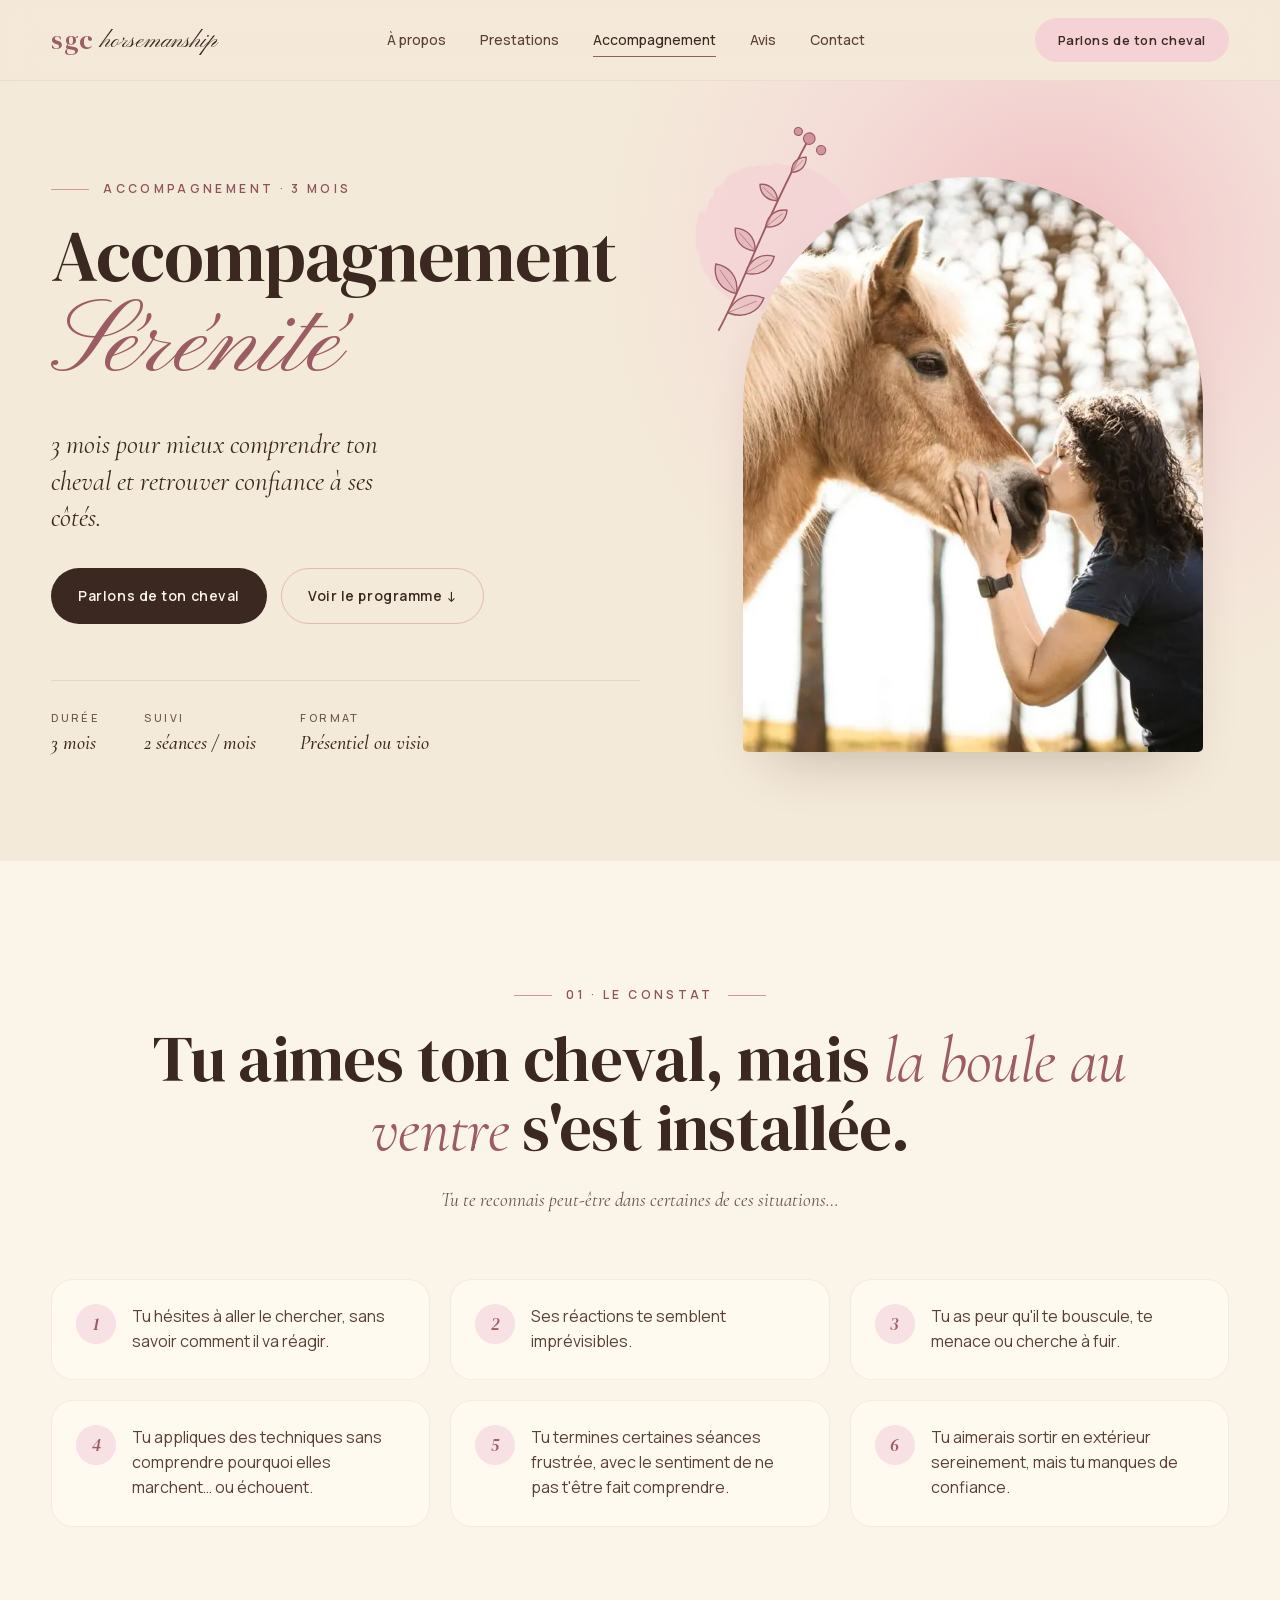
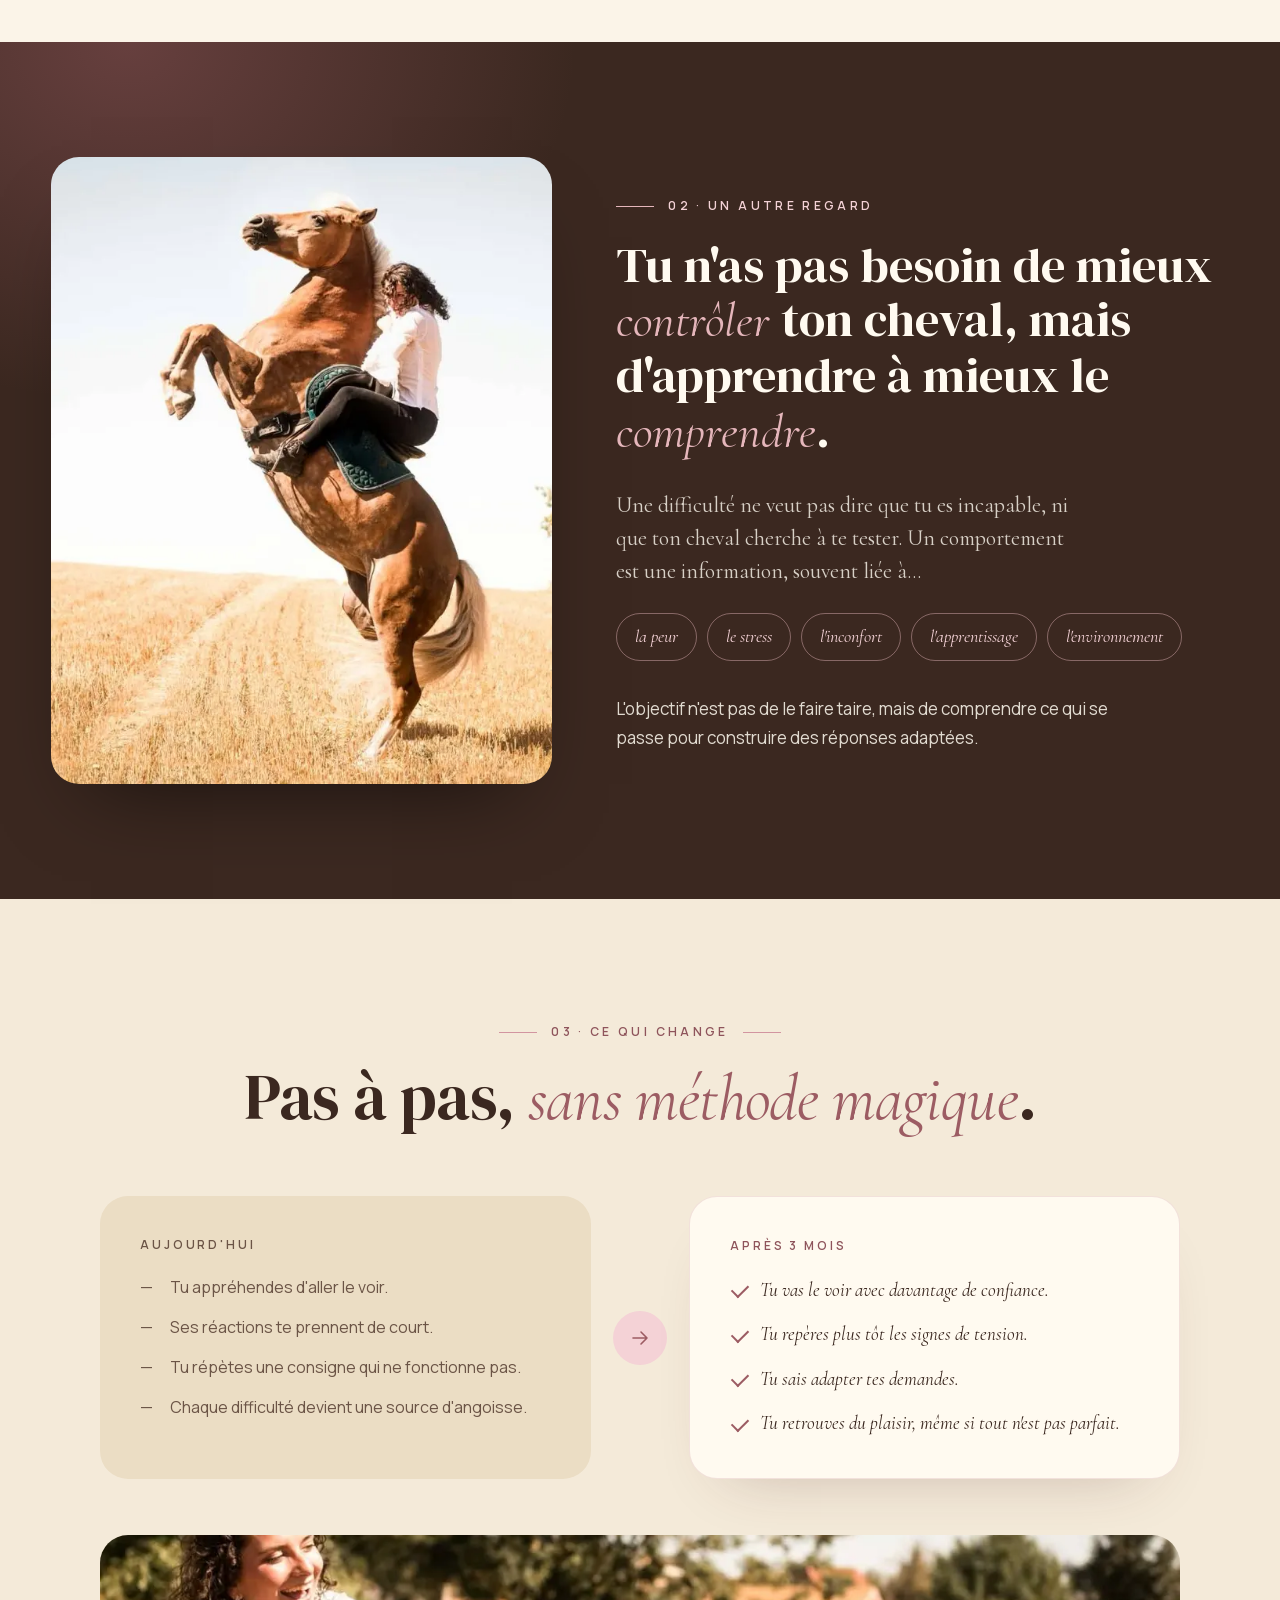
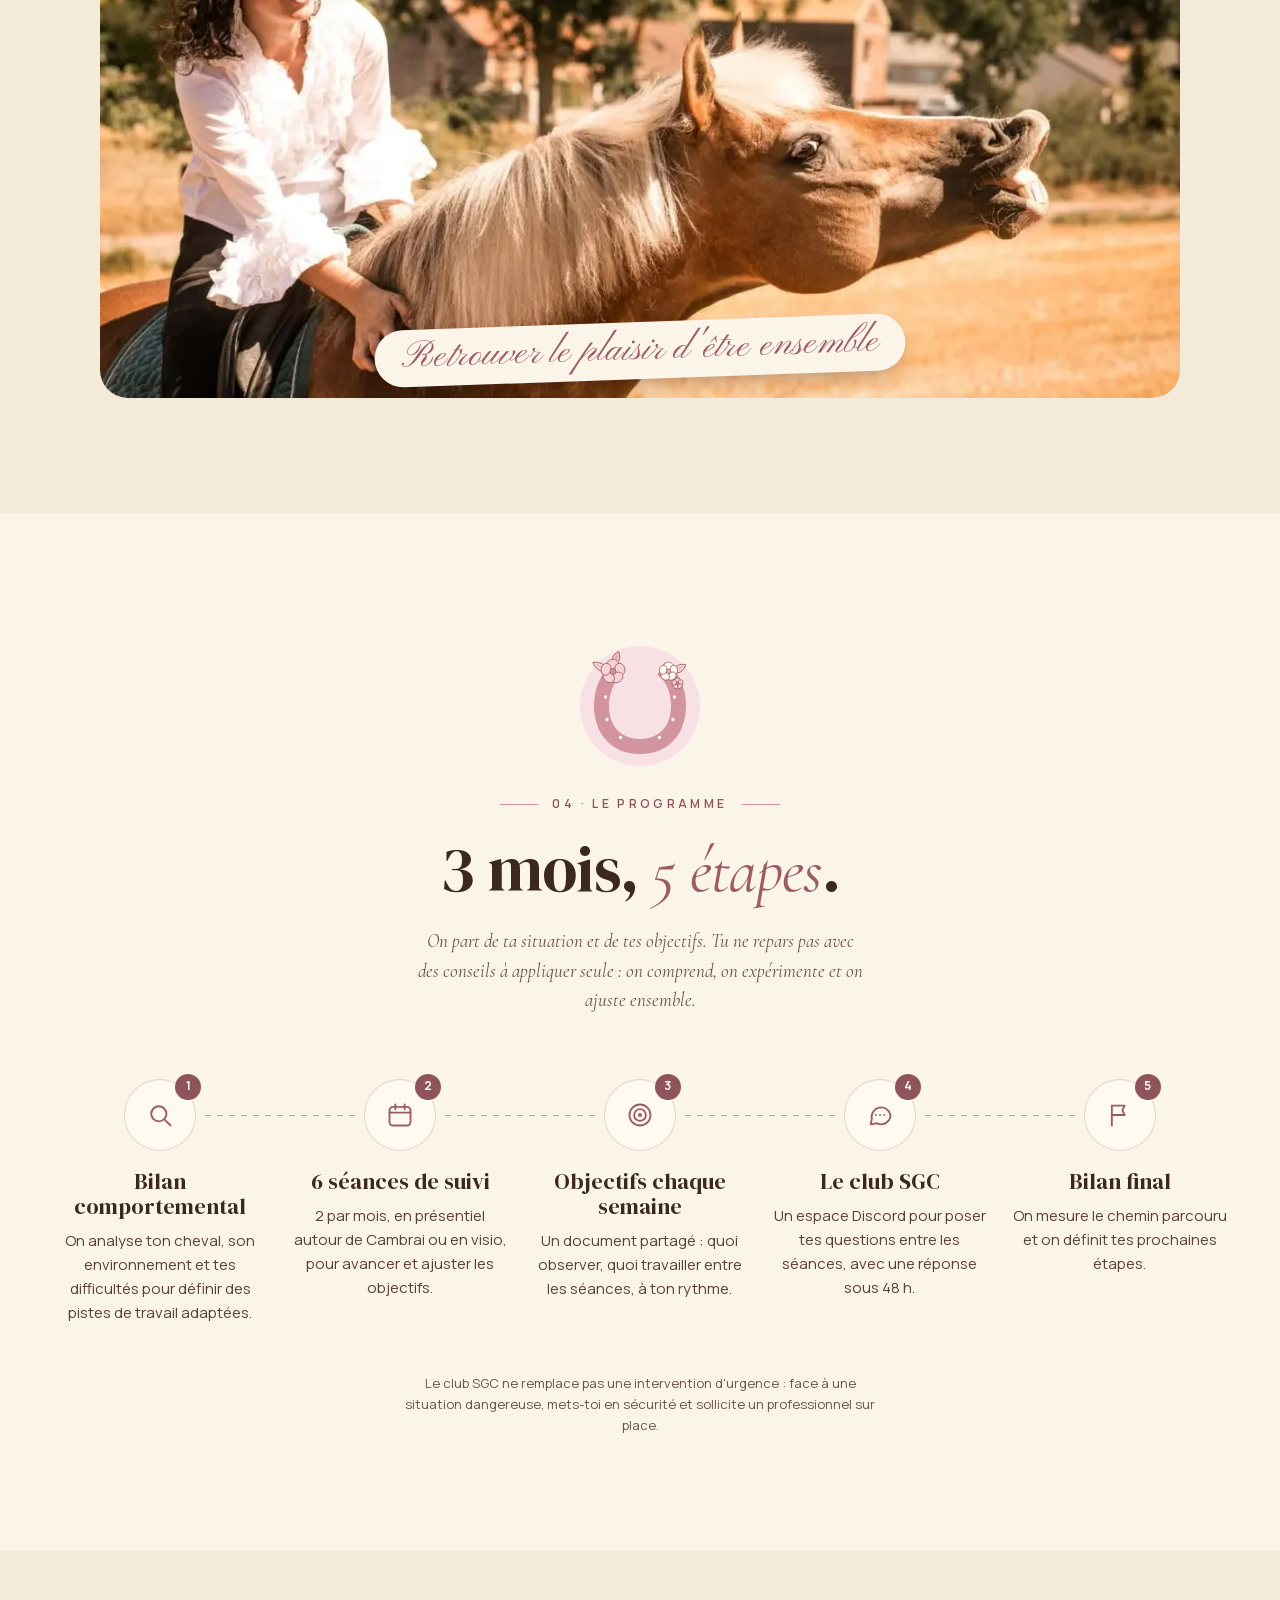
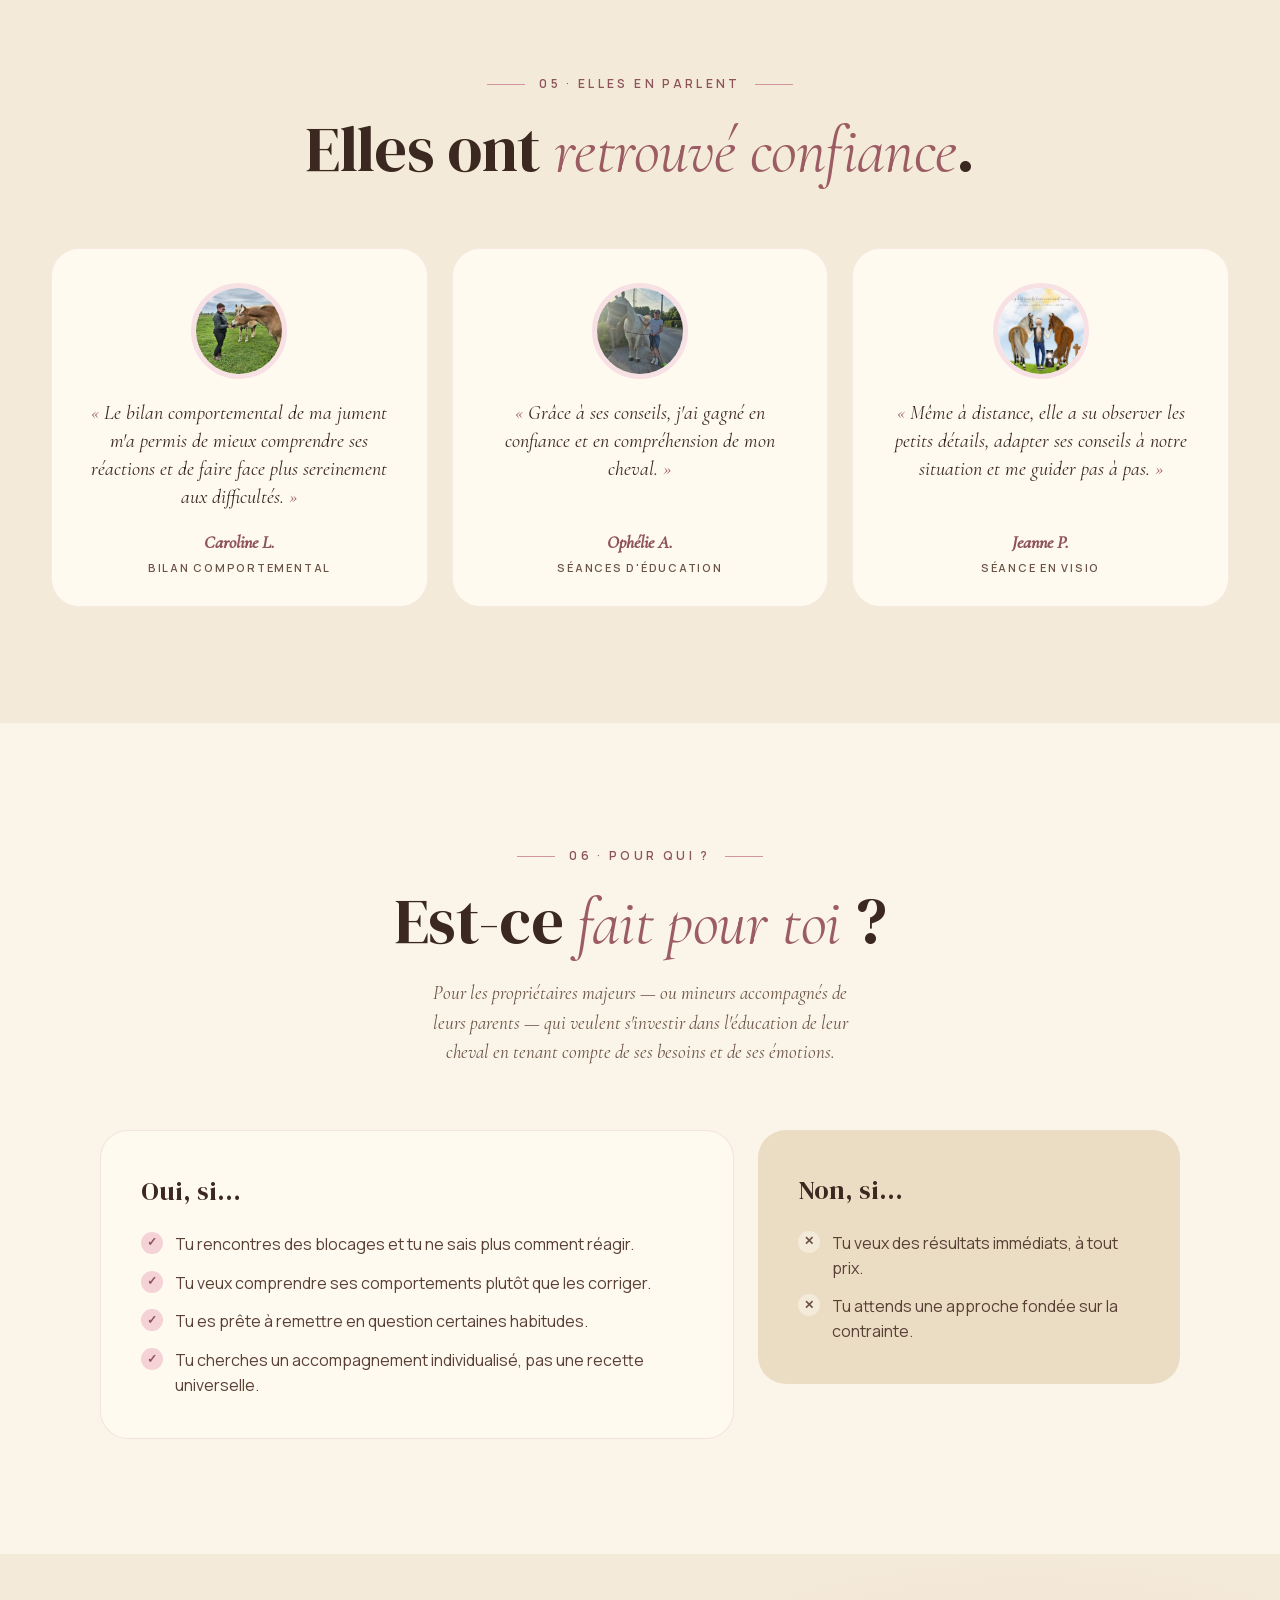
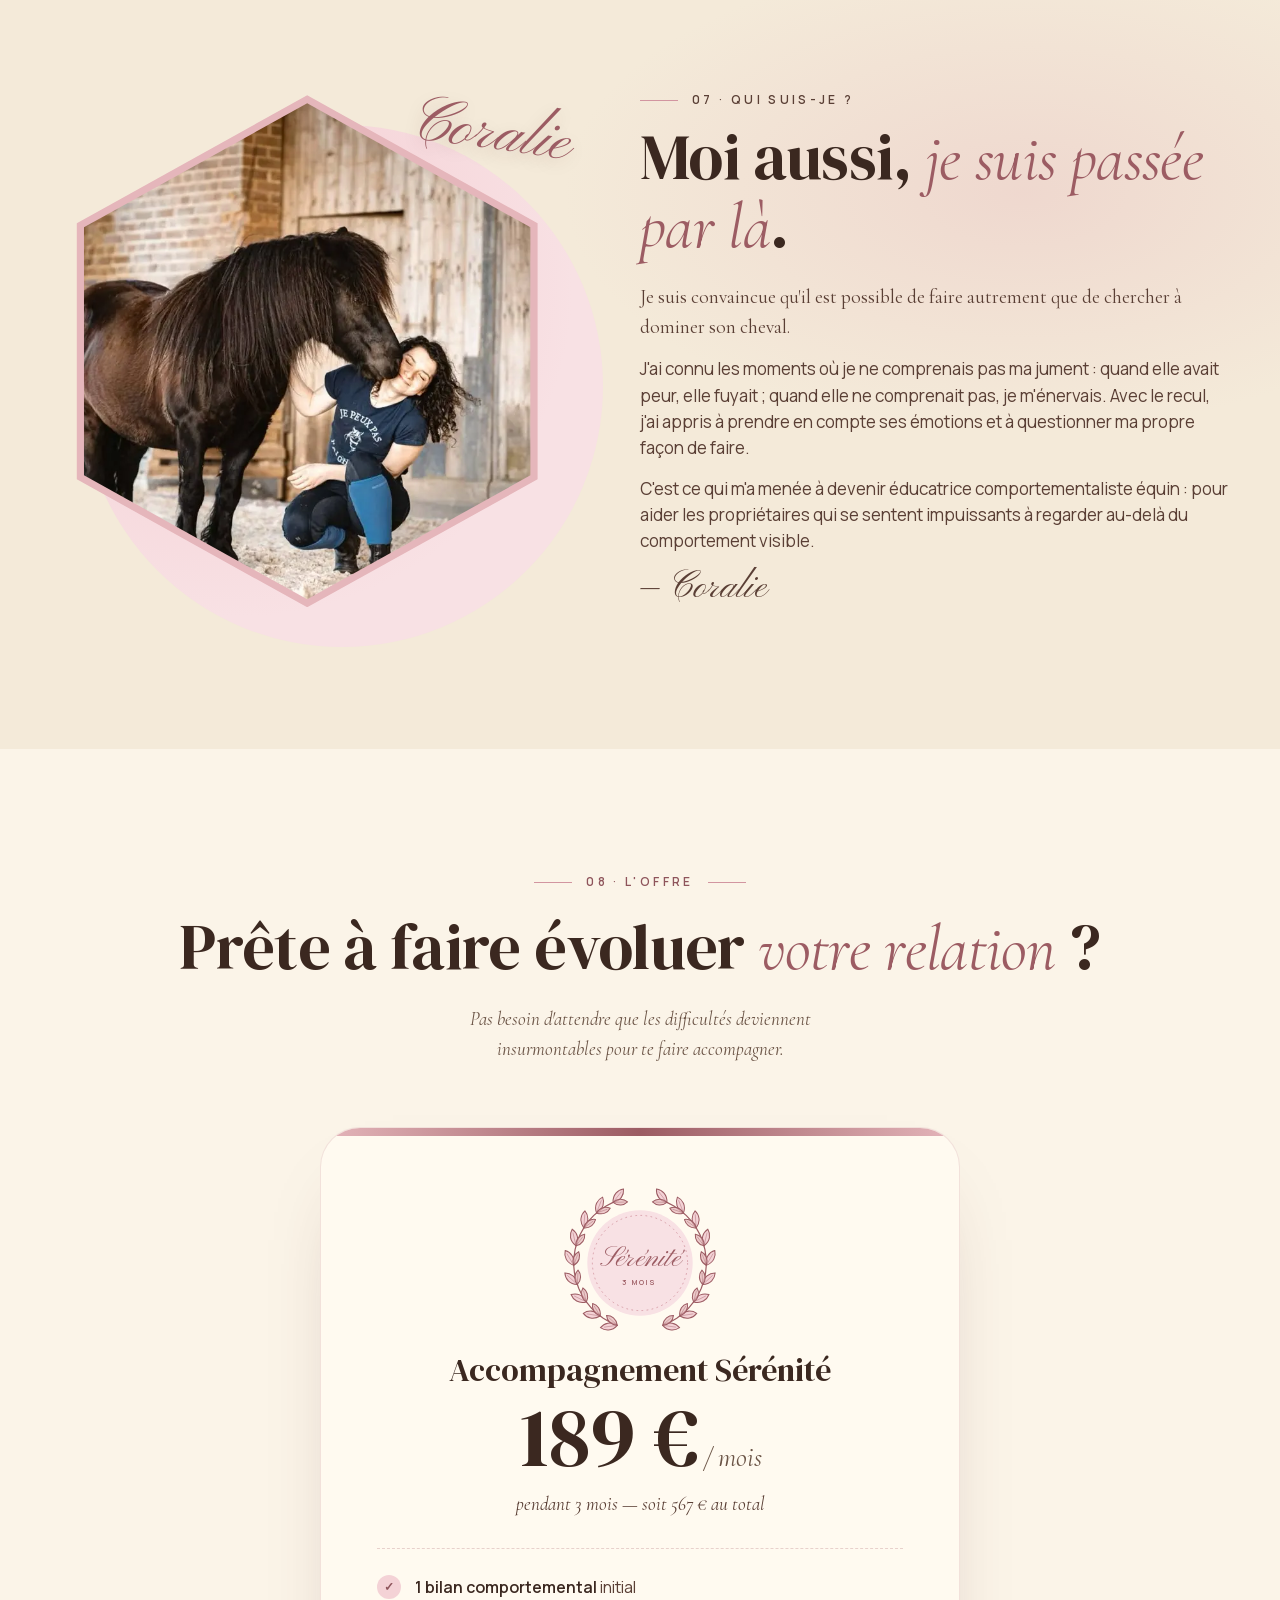
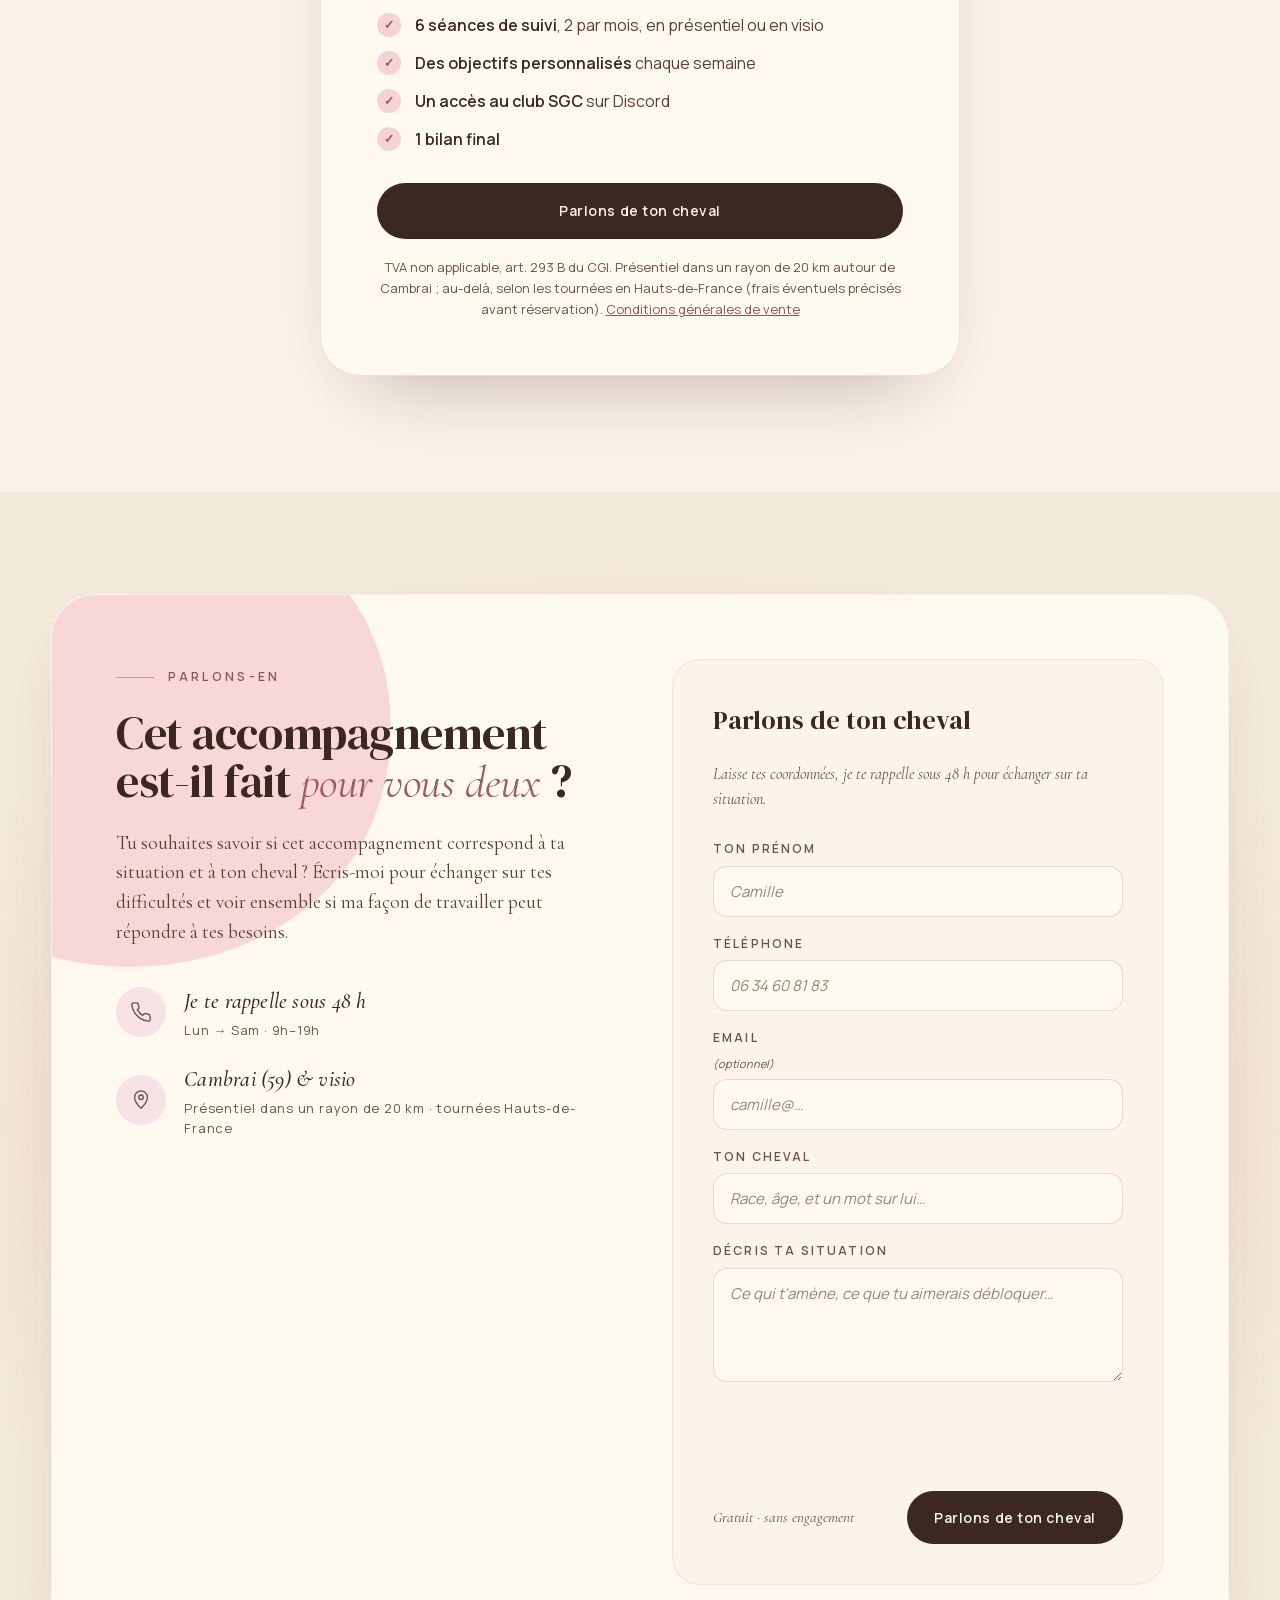
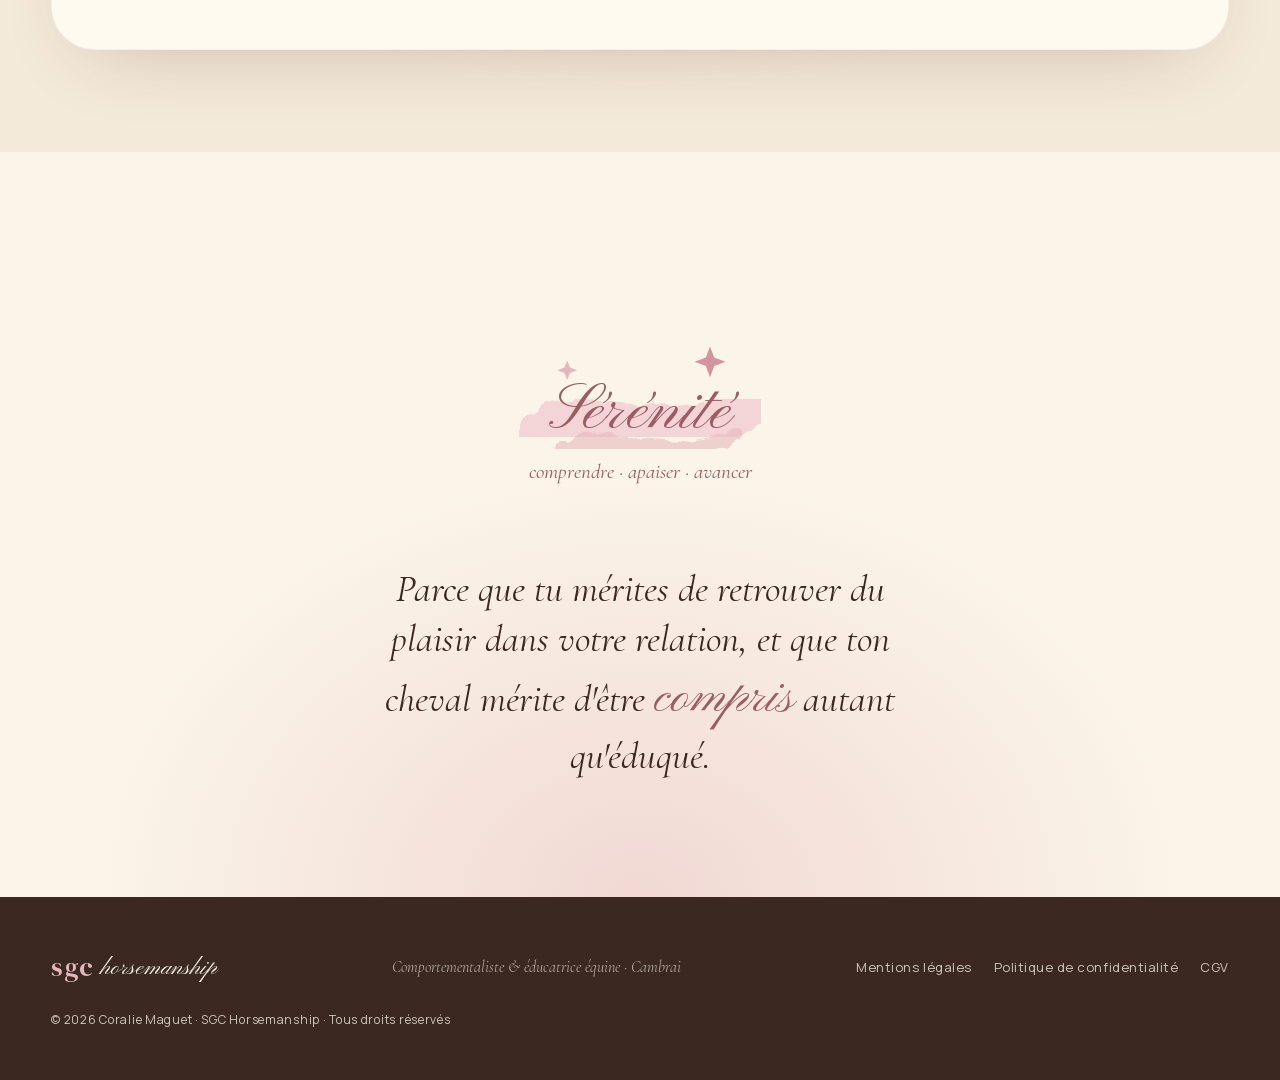
==== commit 799a2b1a: "Sales page photos and CGV mediator - 4 new photos from Coralie (serenite-*.jpeg/webp, 1200 px): hero" ====
--- a/accompagnement-serenite.html
+++ b/accompagnement-serenite.html
@@ -24,15 +24,15 @@
   <meta property="og:title" content="Accompagnement Sérénité — 3 mois pour comprendre ton cheval">
   <meta property="og:description" content="Bilan comportemental, 6 séances de suivi, objectifs personnalisés chaque semaine et le club SGC. Pour retrouver du plaisir et de la confiance avec ton cheval.">
   <meta property="og:url" content="https://sgchorsemanship.fr/accompagnement-serenite">
-  <meta property="og:image" content="https://sgchorsemanship.fr/assets/img/service-accompagnement.png">
-  <meta property="og:image:alt" content="Coralie Maguet allongée contre un cheval couché, en toute confiance">
+  <meta property="og:image" content="https://sgchorsemanship.fr/assets/img/serenite-bisou.jpeg">
+  <meta property="og:image:alt" content="Coralie Maguet embrasse le bout du nez d'un cheval haflinger, au soleil">
   <meta property="og:locale" content="fr_FR">
 
   <!-- Twitter / X -->
   <meta name="twitter:card" content="summary_large_image">
   <meta name="twitter:title" content="Accompagnement Sérénité — SGC Horsemanship">
   <meta name="twitter:description" content="3 mois pour mieux comprendre ton cheval et retrouver confiance à ses côtés.">
-  <meta name="twitter:image" content="https://sgchorsemanship.fr/assets/img/service-accompagnement.png">
+  <meta name="twitter:image" content="https://sgchorsemanship.fr/assets/img/serenite-bisou.jpeg">
 
   <!-- Favicon -->
   <link rel="icon" type="image/svg+xml" href="/favicon.svg">
@@ -44,9 +44,9 @@
   <link rel="preload" as="font" type="font/woff2" href="/assets/fonts/manrope-latin.woff2" crossorigin>
   <link rel="preload" as="font" type="font/woff2" href="/assets/fonts/dm-serif-display-latin.woff2" crossorigin>
   <link rel="preload" as="font" type="font/woff2" href="/assets/fonts/pinyon-script-latin.woff2" crossorigin>
-  <link rel="preload" as="image" href="/assets/img/service-accompagnement.webp" type="image/webp">
-
-  <link rel="stylesheet" href="/assets/css/styles.css?v=20261022c">
+  <link rel="preload" as="image" href="/assets/img/serenite-bisou.webp" type="image/webp">
+
+  <link rel="stylesheet" href="/assets/css/styles.css?v=20261022d">
 
   <!-- Cloudflare Turnstile — invisible CAPTCHA for the contact form -->
   <script src="https://challenges.cloudflare.com/turnstile/v0/api.js" defer></script>
@@ -62,7 +62,7 @@
         "serviceType": "Accompagnement comportemental cheval et propriétaire sur 3 mois",
         "description": "3 mois pour mieux comprendre son cheval et retrouver confiance à ses côtés : bilan comportemental initial, 6 séances de suivi (présentiel autour de Cambrai ou visio), objectifs personnalisés chaque semaine, accès au club SGC sur Discord et bilan final.",
         "url": "https://sgchorsemanship.fr/accompagnement-serenite",
-        "image": "https://sgchorsemanship.fr/assets/img/service-accompagnement.png",
+        "image": "https://sgchorsemanship.fr/assets/img/serenite-bisou.jpeg",
         "provider": { "@id": "https://sgchorsemanship.fr/#business" },
         "areaServed": [
           { "@type": "AdministrativeArea", "name": "Nord (59)" },
@@ -147,8 +147,8 @@
         <div class="sale-hero__sprig"><svg aria-hidden="true" focusable="false" viewBox="0 0 200 200"><defs><filter id="wc-b"><feTurbulence baseFrequency=".035" numOctaves="2" seed="4"/><feDisplacementMap in="SourceGraphic" scale="9"/></filter></defs><ellipse cx="104" cy="104" rx="70" ry="64" fill="#F4D2D6" opacity=".7" filter="url(#wc-b)"/><path d="M40 175 C 70 140 95 95 150 30" stroke="#9C5C63" stroke-width="1.6" fill="none"/><path d="M51.1 161.4 C64.8 170.4 77.8 165.8 84.6 155.5 C74.6 148.1 60.9 148.3 51.1 161.4Z" fill="#E5B6BB" fill-opacity="0.55" stroke="#9C5C63" stroke-width="1.2"/><path d="M51.1 161.4 L77.9 156.7" stroke="#9C5C63" stroke-width="0.8" fill="none" opacity=".6"/><path d="M62.1 146.7 C67.4 132.6 60.5 121.8 49.8 117.8 C45.3 128.3 48.3 140.7 62.1 146.7Z" fill="#D295A0" fill-opacity="0.45" stroke="#9C5C63" stroke-width="1.2"/><path d="M62.1 146.7 L52.3 123.6" stroke="#9C5C63" stroke-width="0.8" fill="none" opacity=".6"/><path d="M73.5 130.9 C86.0 136.8 96.4 131.4 100.9 122.0 C91.7 117.0 80.1 118.7 73.5 130.9Z" fill="#E5B6BB" fill-opacity="0.55" stroke="#9C5C63" stroke-width="1.2"/><path d="M73.5 130.9 L95.4 123.8" stroke="#9C5C63" stroke-width="0.8" fill="none" opacity=".6"/><path d="M85.6 113.8 C88.7 101.5 82.1 93.2 72.9 90.8 C70.0 99.9 73.6 109.9 85.6 113.8Z" fill="#D295A0" fill-opacity="0.45" stroke="#9C5C63" stroke-width="1.2"/><path d="M85.6 113.8 L75.5 95.4" stroke="#9C5C63" stroke-width="0.8" fill="none" opacity=".6"/><path d="M98.9 95.2 C109.8 98.6 117.6 93.1 120.1 84.9 C112.1 81.9 102.9 84.6 98.9 95.2Z" fill="#E5B6BB" fill-opacity="0.55" stroke="#9C5C63" stroke-width="1.2"/><path d="M98.9 95.2 L115.9 86.9" stroke="#9C5C63" stroke-width="0.8" fill="none" opacity=".6"/><path d="M113.8 75.2 C115.3 65.2 109.3 59.1 101.8 58.0 C100.3 65.4 103.9 73.1 113.8 75.2Z" fill="#D295A0" fill-opacity="0.45" stroke="#9C5C63" stroke-width="1.2"/><path d="M113.8 75.2 L104.2 61.4" stroke="#9C5C63" stroke-width="0.8" fill="none" opacity=".6"/><path d="M130.7 53.5 C139.4 54.9 144.9 49.8 146.0 43.2 C139.4 41.7 132.7 44.8 130.7 53.5Z" fill="#E5B6BB" fill-opacity="0.55" stroke="#9C5C63" stroke-width="1.2"/><path d="M130.7 53.5 L142.9 45.2" stroke="#9C5C63" stroke-width="0.8" fill="none" opacity=".6"/><circle cx="152" cy="28" r="5" fill="#D295A0" stroke="#9C5C63" stroke-width="1"/><circle cx="160" cy="40" r="4" fill="#D295A0" stroke="#9C5C63" stroke-width="1"/><circle cx="144" cy="20" r="3.5" fill="#D295A0" stroke="#9C5C63" stroke-width="1"/></svg></div>
         <div class="sale-hero__frame">
           <picture>
-            <source srcset="/assets/img/service-accompagnement.webp" type="image/webp">
-            <img src="/assets/img/service-accompagnement.png" alt="Coralie allongée contre un cheval couché, détendue et en confiance" width="500" height="500" fetchpriority="high" decoding="async">
+            <source srcset="/assets/img/serenite-bisou.webp" type="image/webp">
+            <img src="/assets/img/serenite-bisou.jpeg" alt="Coralie embrasse le bout du nez d'un cheval haflinger, en toute confiance" width="1200" height="808" fetchpriority="high" decoding="async">
           </picture>
         </div>
       </figure>
@@ -175,8 +175,15 @@
 
   <!-- =================== 02 UN AUTRE REGARD =================== -->
   <section class="insight">
-    <div class="insight__inner reveal">
-      <p class="eyebrow eyebrow--center insight__eyebrow"><span class="eyebrow__line"></span>02 · Un autre regard<span class="eyebrow__line"></span></p>
+    <div class="insight__inner insight__inner--split reveal">
+      <figure class="insight__photo">
+        <picture>
+          <source srcset="/assets/img/serenite-cabre.webp" type="image/webp">
+          <img src="/assets/img/serenite-cabre.jpeg" alt="Coralie montée sur son cheval cabré, calme et en équilibre, dans un champ moissonné" width="1200" height="800" loading="lazy" decoding="async">
+        </picture>
+      </figure>
+      <div class="insight__copy">
+      <p class="eyebrow insight__eyebrow"><span class="eyebrow__line"></span>02 · Un autre regard</p>
       <h2 class="insight__statement">Tu n'as pas besoin de mieux <em>contrôler</em> ton cheval, mais d'apprendre à mieux le <em>comprendre</em>.</h2>
       <p class="insight__intro">Une difficulté ne veut pas dire que tu es incapable, ni que ton cheval cherche à te tester. Un comportement est une information, souvent liée à…</p>
       <ul class="insight__chips">
@@ -187,6 +194,7 @@
         <li>l'environnement</li>
       </ul>
       <p class="insight__outro">L'objectif n'est pas de le faire taire, mais de comprendre ce qui se passe pour construire des réponses adaptées.</p>
+      </div>
     </div>
   </section>
 
@@ -220,6 +228,14 @@
         </ul>
       </div>
     </div>
+
+    <figure class="shift__photo reveal">
+      <picture>
+        <source srcset="/assets/img/serenite-complicite.webp" type="image/webp">
+        <img src="/assets/img/serenite-complicite.jpeg" alt="Coralie éclate de rire, assise sur son cheval qui fait une grimace" width="1200" height="800" loading="lazy" decoding="async">
+      </picture>
+      <figcaption>Retrouver le plaisir d'être ensemble</figcaption>
+    </figure>
   </section>
 
   <!-- =================== 04 PROGRAMME =================== -->
@@ -349,11 +365,11 @@
   <!-- =================== 07 QUI SUIS-JE =================== -->
   <section class="about">
     <div class="about__grid">
-      <figure class="about__photo">
+      <figure class="about__photo about__photo--story">
         <div class="about__photo-hex">
           <picture>
-            <source srcset="/assets/img/about-coralie.webp" type="image/webp">
-            <img src="/assets/img/about-coralie.png" alt="Coralie Maguet, éducatrice comportementaliste équine, entourée de deux chevaux" width="500" height="500" loading="lazy" decoding="async">
+            <source srcset="/assets/img/serenite-poney-ecurie.webp" type="image/webp">
+            <img src="/assets/img/serenite-poney-ecurie.jpeg" alt="Un poney noir pose doucement sa tête contre la joue de Coralie, accroupie dans le manège" width="1200" height="776" loading="lazy" decoding="async">
           </picture>
         </div>
         <div class="about__photo-bg"></div>
@@ -491,6 +507,6 @@
     </div>
   </footer>
 
-  <script src="/assets/js/main.js?v=20261022c"></script>
+  <script src="/assets/js/main.js?v=20261022d"></script>
 </body>
 </html>
--- a/assets/css/styles.css
+++ b/assets/css/styles.css
@@ -2271,3 +2271,61 @@
 .insight__eyebrow { color: var(--pink-pale); }
 .insight__eyebrow .eyebrow__line { background: var(--rose); }
 
+
+/* --- Sales page photos --- */
+.sale-hero__frame img { object-position: 60% 50%; }
+
+.insight__inner--split {
+  max-width: var(--max);
+  display: grid;
+  grid-template-columns: 0.9fr 1.1fr;
+  gap: clamp(36px, 5vw, 80px);
+  align-items: center;
+  text-align: left;
+}
+.insight__inner--split .insight__intro,
+.insight__inner--split .insight__outro { margin-left: 0; margin-right: 0; }
+.insight__inner--split .insight__chips { justify-content: flex-start; margin-left: 0; }
+.insight__photo {
+  margin: 0;
+  aspect-ratio: 4 / 5;
+  border-radius: var(--r-card);
+  overflow: hidden;
+  box-shadow: 0 40px 80px -40px rgba(0, 0, 0, 0.6);
+}
+.insight__photo img,
+.insight__photo picture { width: 100%; height: 100%; object-fit: cover; object-position: 42% 50%; }
+@media (max-width: 900px) {
+  .insight__inner--split { grid-template-columns: 1fr; }
+  .insight__photo { aspect-ratio: 4 / 3; max-width: 520px; }
+}
+
+.shift__photo {
+  position: relative;
+  max-width: 1080px;
+  margin: 56px auto 0;
+  aspect-ratio: 21 / 9;
+  border-radius: var(--r-card);
+  overflow: hidden;
+}
+.shift__photo img,
+.shift__photo picture { width: 100%; height: 100%; object-fit: cover; object-position: 50% 35%; }
+.shift__photo figcaption {
+  position: absolute;
+  left: 50%; bottom: 18px;
+  transform: translateX(-50%) rotate(-2deg);
+  padding: 4px 26px;
+  border-radius: var(--r-pill);
+  background: var(--cream-soft);
+  font-family: var(--script);
+  font-size: clamp(26px, 3vw, 38px);
+  line-height: 1.3;
+  color: var(--mauve);
+  white-space: nowrap;
+  box-shadow: 0 10px 24px -12px rgba(40, 20, 20, 0.5);
+}
+@media (max-width: 600px) {
+  .shift__photo { aspect-ratio: 4 / 3; }
+}
+
+.about__photo--story img { object-position: 64% 50%; }
